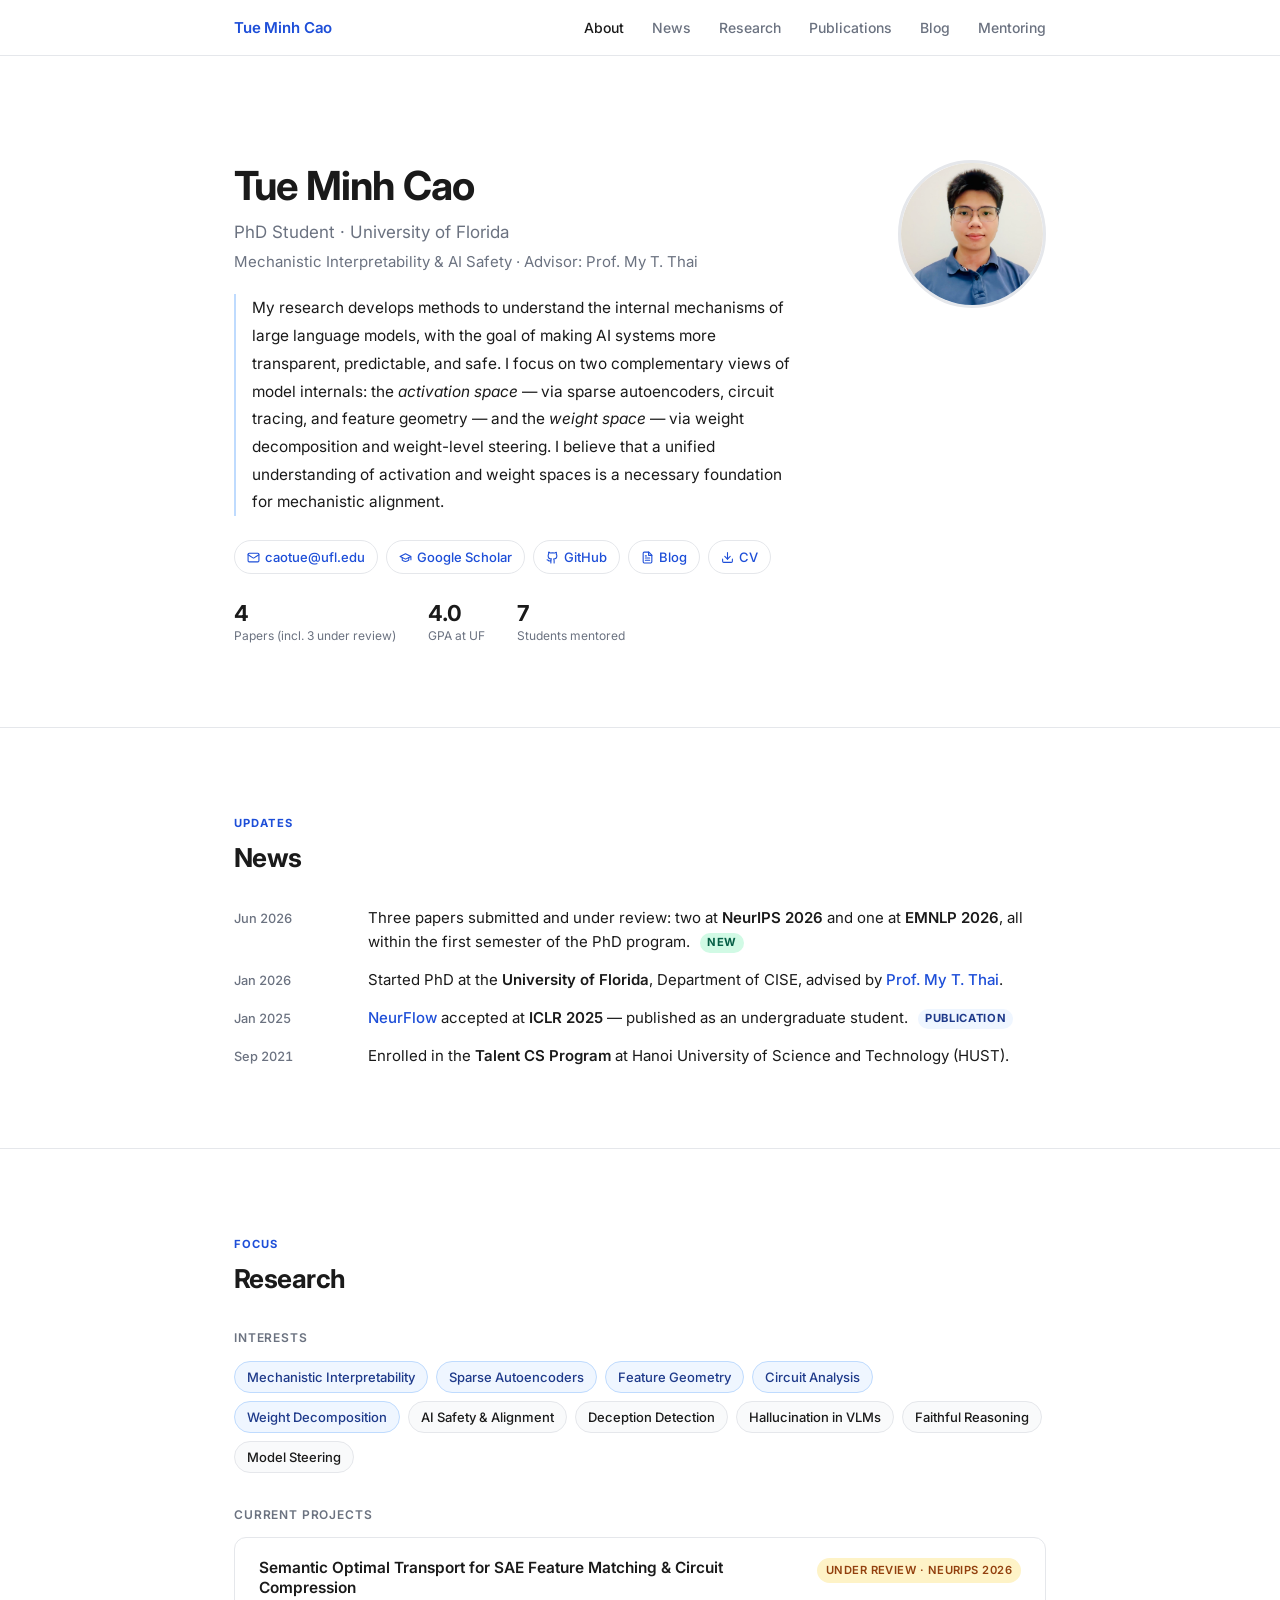
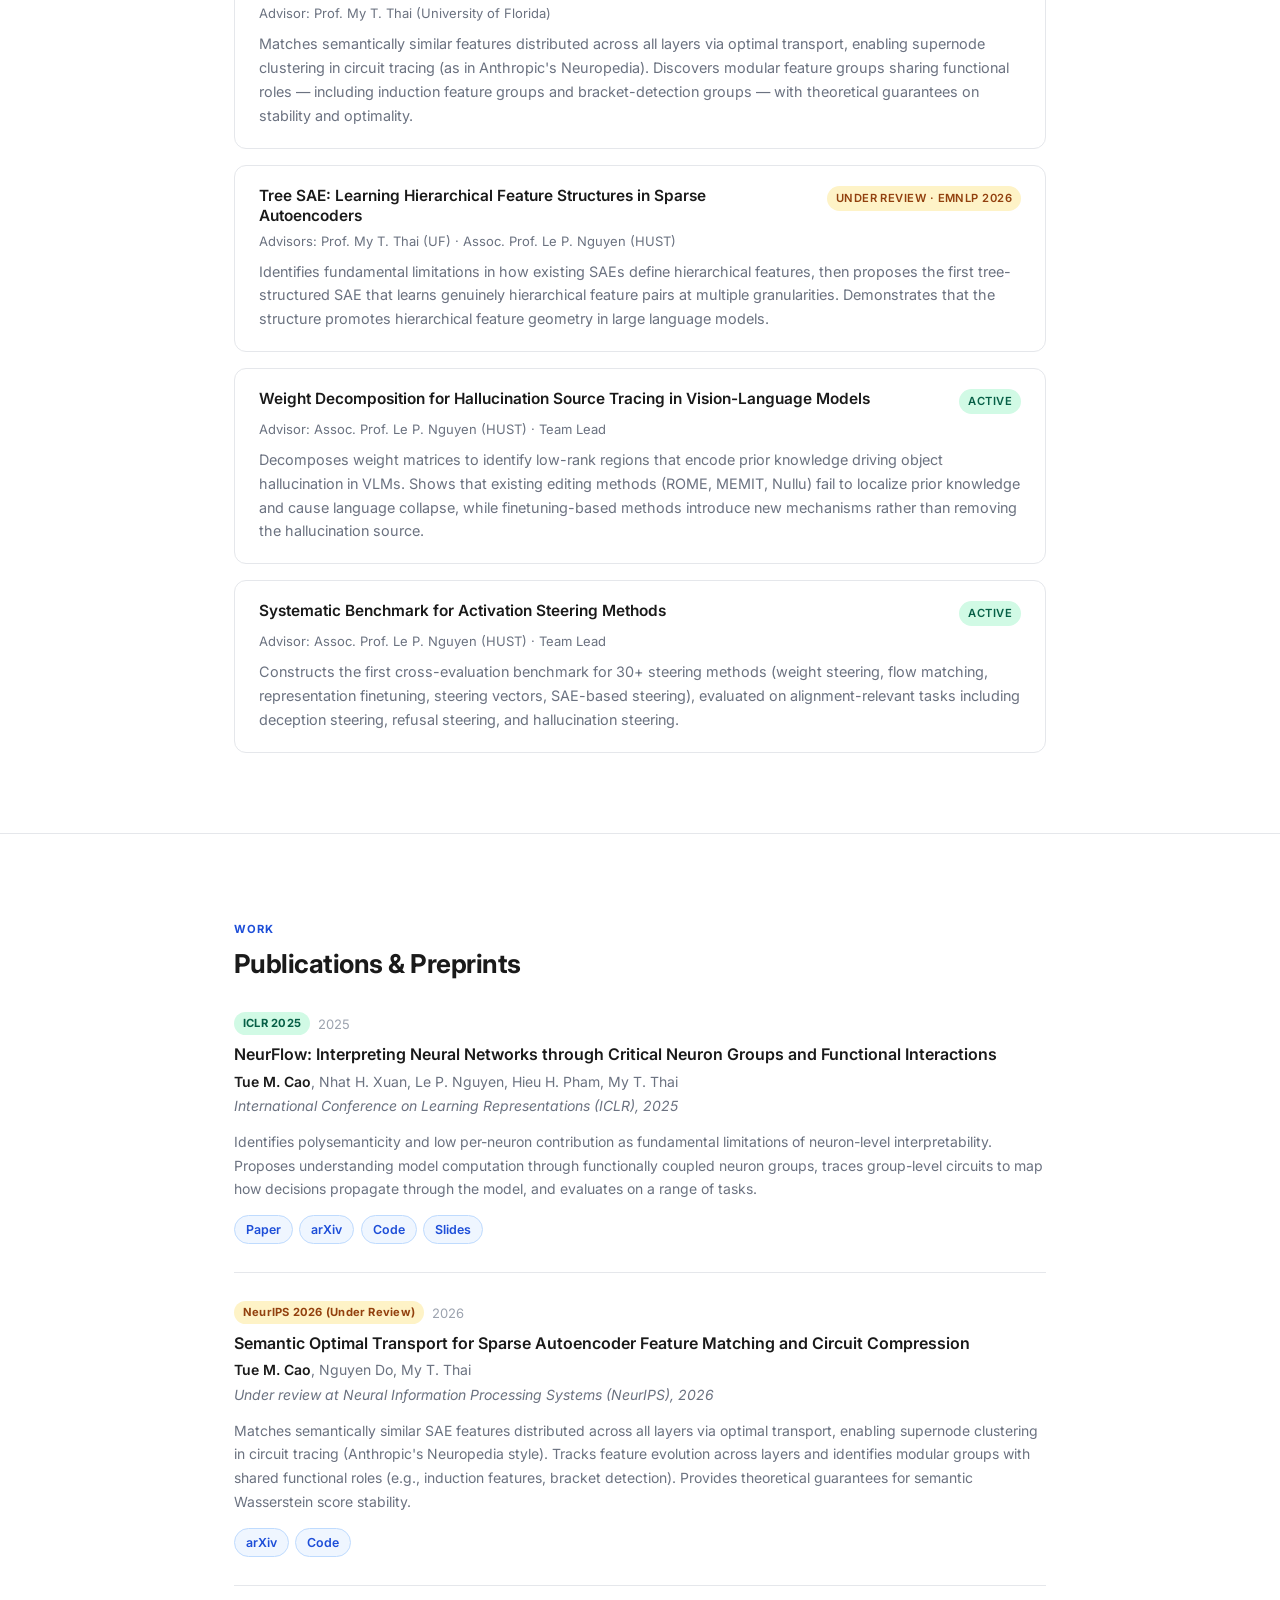
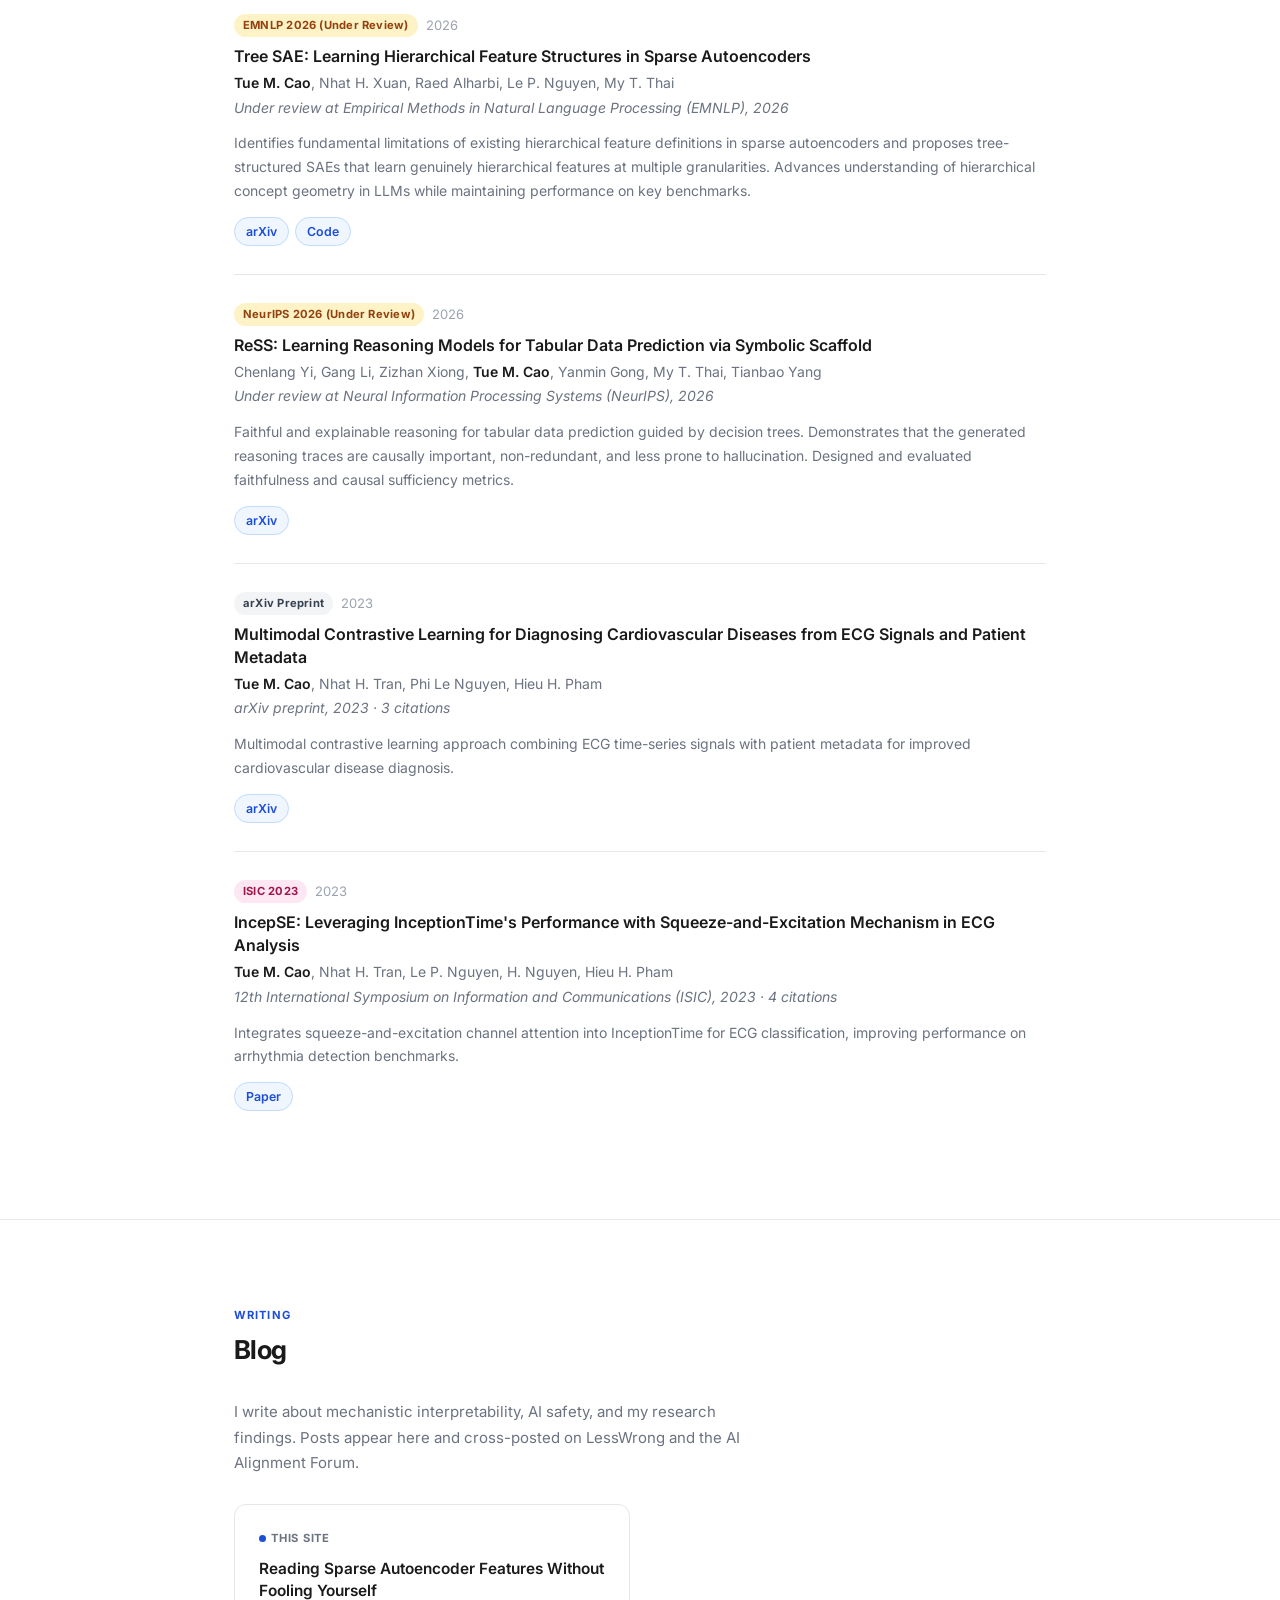
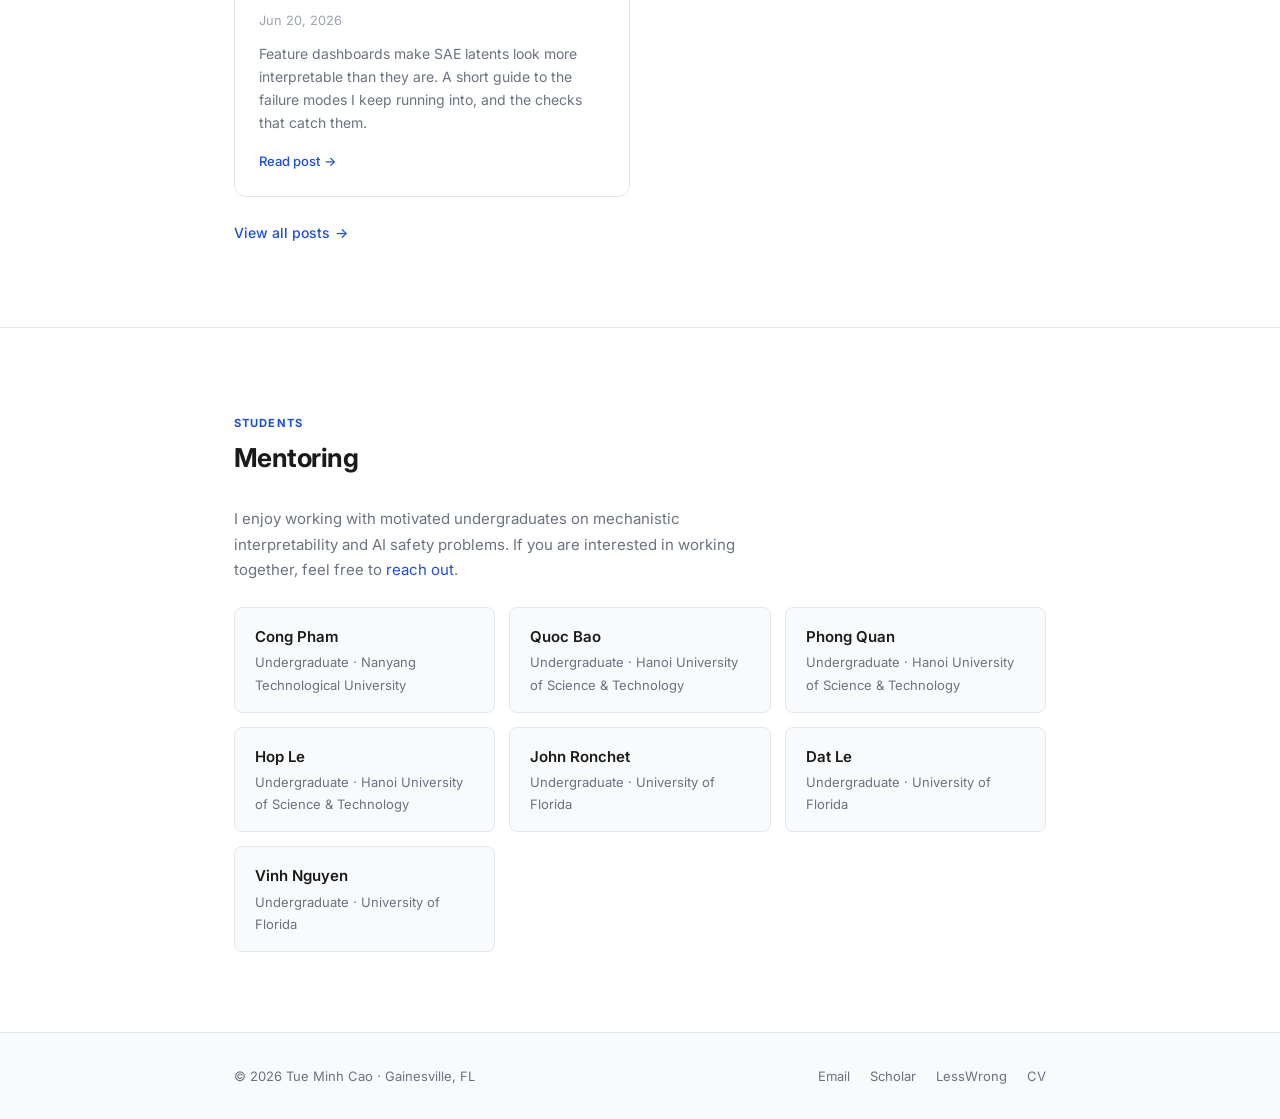
==== index.html @ 474af9fb "Personal academic website with Markdown blog Static site: research profile, publications, and a blog" ====
<!DOCTYPE html>
<html lang="en">
<head>
  <meta charset="UTF-8" />
  <meta name="viewport" content="width=device-width, initial-scale=1.0" />
  <title>Tue Minh Cao — Mechanistic Interpretability &amp; AI Safety</title>
  <meta name="description" content="PhD student at University of Florida researching mechanistic interpretability, sparse autoencoders, and AI safety." />

  <!-- Open Graph -->
  <meta property="og:title"       content="Tue Minh Cao — Mechanistic Interpretability &amp; AI Safety" />
  <meta property="og:description" content="PhD student at University of Florida studying how large language models work from the inside." />
  <meta property="og:type"        content="website" />

  <!-- Google Fonts -->
  <link rel="preconnect" href="https://fonts.googleapis.com" />
  <link rel="preconnect" href="https://fonts.gstatic.com" crossorigin />
  <link href="https://fonts.googleapis.com/css2?family=Inter:wght@400;500;600;700&display=swap" rel="stylesheet" />

  <link rel="stylesheet" href="css/style.css" />
</head>
<body>

<!-- ── Navigation ──────────────────────────────────────── -->
<nav class="nav" role="navigation" aria-label="Main navigation">
  <div class="nav-inner">
    <a href="#about" class="nav-logo">Tue Minh Cao</a>
    <ul class="nav-links">
      <li><a href="#about">About</a></li>
      <li><a href="#news">News</a></li>
      <li><a href="#research">Research</a></li>
      <li><a href="#publications">Publications</a></li>
      <li><a href="blog/">Blog</a></li>
      <li><a href="#mentoring">Mentoring</a></li>
    </ul>
    <button class="nav-menu-btn" aria-label="Toggle menu" aria-expanded="false">
      <span></span><span></span><span></span>
    </button>
  </div>
</nav>

<!-- ── About ───────────────────────────────────────────── -->
<section id="about">
  <div class="container">
    <div class="about-grid">

      <div class="about-content">
        <h1 class="about-name">Tue Minh Cao</h1>
        <p class="about-title">PhD Student &middot; University of Florida</p>
        <p class="about-subtitle">Mechanistic Interpretability &amp; AI Safety &middot; Advisor: Prof. My T. Thai</p>

        <p class="about-statement">
          My research develops methods to understand the internal mechanisms of large language models,
          with the goal of making AI systems more transparent, predictable, and safe. I focus on two
          complementary views of model internals: the <em>activation space</em> — via sparse autoencoders,
          circuit tracing, and feature geometry — and the <em>weight space</em> — via weight decomposition
          and weight-level steering. I believe that a unified understanding of activation and weight spaces
          is a necessary foundation for mechanistic alignment.
        </p>

        <div class="about-links">
          <!-- Email -->
          <a href="mailto:caotue@ufl.edu" class="about-link" title="Email">
            <svg xmlns="http://www.w3.org/2000/svg" viewBox="0 0 24 24" fill="none" stroke="currentColor" stroke-width="2" stroke-linecap="round" stroke-linejoin="round">
              <rect x="2" y="4" width="20" height="16" rx="2"/><path d="m22 7-8.97 5.7a1.94 1.94 0 0 1-2.06 0L2 7"/>
            </svg>
            caotue@ufl.edu
          </a>

          <!-- Google Scholar -->
          <a href="https://scholar.google.com/citations?user=fQE5GQgAAAAJ&hl=en" class="about-link" target="_blank" rel="noopener" title="Google Scholar">
            <svg xmlns="http://www.w3.org/2000/svg" viewBox="0 0 24 24" fill="none" stroke="currentColor" stroke-width="2" stroke-linecap="round" stroke-linejoin="round">
              <path d="M22 10v6M2 10l10-5 10 5-10 5z"/><path d="M6 12v5c3 3 9 3 12 0v-5"/>
            </svg>
            Google Scholar
          </a>

          <!-- GitHub — update this link -->
          <a href="https://github.com/tue147" class="about-link" target="_blank" rel="noopener" title="GitHub">
            <svg xmlns="http://www.w3.org/2000/svg" viewBox="0 0 24 24" fill="none" stroke="currentColor" stroke-width="2" stroke-linecap="round" stroke-linejoin="round">
              <path d="M15 22v-4a4.8 4.8 0 0 0-1-3.2c3 0 6-2 6-5.5.08-1.25-.27-2.48-1-3.5.28-1.15.28-2.35 0-3.5 0 0-1 0-3 1.5-2.64-.5-5.36-.5-8 0C6 2 5 2 5 2c-.3 1.15-.3 2.35 0 3.5A5.4 5.4 0 0 0 4 9c0 3.5 3 5.5 6 5.5-.39.49-.68 1.05-.85 1.65-.17.6-.22 1.23-.15 1.85v4"/>
              <path d="M9 18c-4.51 2-5-2-7-2"/>
            </svg>
            GitHub
          </a>

          <!-- Blog -->
          <a href="blog/" class="about-link" title="Blog">
            <svg xmlns="http://www.w3.org/2000/svg" viewBox="0 0 24 24" fill="none" stroke="currentColor" stroke-width="2" stroke-linecap="round" stroke-linejoin="round">
              <path d="M14.5 2H6a2 2 0 0 0-2 2v16a2 2 0 0 0 2 2h12a2 2 0 0 0 2-2V7.5L14.5 2z"/>
              <polyline points="14 2 14 8 20 8"/><line x1="16" x2="8" y1="13" y2="13"/><line x1="16" x2="8" y1="17" y2="17"/><line x1="10" x2="8" y1="9" y2="9"/>
            </svg>
            Blog
          </a>

          <!-- CV -->
          <a href="assets/cv.pdf" class="about-link" download title="Download CV">
            <svg xmlns="http://www.w3.org/2000/svg" viewBox="0 0 24 24" fill="none" stroke="currentColor" stroke-width="2" stroke-linecap="round" stroke-linejoin="round">
              <path d="M21 15v4a2 2 0 0 1-2 2H5a2 2 0 0 1-2-2v-4"/><polyline points="7 10 12 15 17 10"/><line x1="12" x2="12" y1="15" y2="3"/>
            </svg>
            CV
          </a>
        </div>

        <div class="about-stats">
          <div class="about-stat">
            <span class="about-stat-value">4</span>
            <span class="about-stat-label">Papers (incl. 3 under review)</span>
          </div>
          <div class="about-stat">
            <span class="about-stat-value">4.0</span>
            <span class="about-stat-label">GPA at UF</span>
          </div>
          <div class="about-stat">
            <span class="about-stat-value">7</span>
            <span class="about-stat-label">Students mentored</span>
          </div>
        </div>
      </div>

      <!-- Profile photo: replace src with your photo path, e.g. assets/profile.jpg -->
      <div class="about-photo-wrap">
        <img src="assets/profile.jpg" alt="Tue Minh Cao" class="profile-photo" />
        <!-- <div class="profile-placeholder" aria-hidden="true">TMC</div> -->
      </div>

    </div>
  </div>
</section>

<!-- ── News ────────────────────────────────────────────── -->
<section id="news">
  <div class="container">
    <p class="section-label">Updates</p>
    <h2 class="section-title">News</h2>

    <div class="news-list">
      <div class="news-item">
        <span class="news-date">Jun 2026</span>
        <span class="news-text">
          Three papers submitted and under review: two at <strong>NeurIPS 2026</strong> and one at <strong>EMNLP 2026</strong>, all within the first semester of the PhD program.
          <span class="news-badge news-badge--new">New</span>
        </span>
      </div>
      <div class="news-item">
        <span class="news-date">Jan 2026</span>
        <span class="news-text">
          Started PhD at the <strong>University of Florida</strong>, Department of CISE, advised by
          <a href="https://www.cise.ufl.edu/~mythai/" target="_blank" rel="noopener">Prof. My T. Thai</a>.
        </span>
      </div>
      <div class="news-item">
        <span class="news-date">Jan 2025</span>
        <span class="news-text">
          <a href="#publications">NeurFlow</a> accepted at <strong>ICLR 2025</strong> — published as an undergraduate student.
          <span class="news-badge news-badge--pub">Publication</span>
        </span>
      </div>
      <div class="news-item">
        <span class="news-date">Sep 2021</span>
        <span class="news-text">
          Enrolled in the <strong>Talent CS Program</strong> at Hanoi University of Science and Technology (HUST).
        </span>
      </div>
    </div>
  </div>
</section>

<!-- ── Research ─────────────────────────────────────────── -->
<section id="research">
  <div class="container">
    <p class="section-label">Focus</p>
    <h2 class="section-title">Research</h2>

    <div class="research-interests">
      <p class="subsection-label">Interests</p>
      <div class="tags">
        <span class="tag tag--accent">Mechanistic Interpretability</span>
        <span class="tag tag--accent">Sparse Autoencoders</span>
        <span class="tag tag--accent">Feature Geometry</span>
        <span class="tag tag--accent">Circuit Analysis</span>
        <span class="tag tag--accent">Weight Decomposition</span>
        <span class="tag">AI Safety &amp; Alignment</span>
        <span class="tag">Deception Detection</span>
        <span class="tag">Hallucination in VLMs</span>
        <span class="tag">Faithful Reasoning</span>
        <span class="tag">Model Steering</span>
      </div>
    </div>

    <p class="subsection-label" style="margin-bottom:0.75rem;">Current Projects</p>
    <div class="projects-list">

      <div class="project-card">
        <div class="project-card-top">
          <h3 class="project-title">Semantic Optimal Transport for SAE Feature Matching &amp; Circuit Compression</h3>
          <span class="project-status project-status--review">Under Review · NeurIPS 2026</span>
        </div>
        <p class="project-advisor">Advisor: Prof. My T. Thai (University of Florida)</p>
        <p class="project-desc">
          Matches semantically similar features distributed across all layers via optimal transport, enabling supernode clustering in circuit tracing (as in Anthropic's Neuropedia). Discovers modular feature groups sharing functional roles — including induction feature groups and bracket-detection groups — with theoretical guarantees on stability and optimality.
        </p>
      </div>

      <div class="project-card">
        <div class="project-card-top">
          <h3 class="project-title">Tree SAE: Learning Hierarchical Feature Structures in Sparse Autoencoders</h3>
          <span class="project-status project-status--review">Under Review · EMNLP 2026</span>
        </div>
        <p class="project-advisor">Advisors: Prof. My T. Thai (UF) &middot; Assoc. Prof. Le P. Nguyen (HUST)</p>
        <p class="project-desc">
          Identifies fundamental limitations in how existing SAEs define hierarchical features, then proposes the first tree-structured SAE that learns genuinely hierarchical feature pairs at multiple granularities. Demonstrates that the structure promotes hierarchical feature geometry in large language models.
        </p>
      </div>

      <div class="project-card">
        <div class="project-card-top">
          <h3 class="project-title">Weight Decomposition for Hallucination Source Tracing in Vision-Language Models</h3>
          <span class="project-status project-status--active">Active</span>
        </div>
        <p class="project-advisor">Advisor: Assoc. Prof. Le P. Nguyen (HUST) &middot; Team Lead</p>
        <p class="project-desc">
          Decomposes weight matrices to identify low-rank regions that encode prior knowledge driving object hallucination in VLMs. Shows that existing editing methods (ROME, MEMIT, Nullu) fail to localize prior knowledge and cause language collapse, while finetuning-based methods introduce new mechanisms rather than removing the hallucination source.
        </p>
      </div>

      <div class="project-card">
        <div class="project-card-top">
          <h3 class="project-title">Systematic Benchmark for Activation Steering Methods</h3>
          <span class="project-status project-status--active">Active</span>
        </div>
        <p class="project-advisor">Advisor: Assoc. Prof. Le P. Nguyen (HUST) &middot; Team Lead</p>
        <p class="project-desc">
          Constructs the first cross-evaluation benchmark for 30+ steering methods (weight steering, flow matching, representation finetuning, steering vectors, SAE-based steering), evaluated on alignment-relevant tasks including deception steering, refusal steering, and hallucination steering.
        </p>
      </div>

    </div>
  </div>
</section>

<!-- ── Publications ──────────────────────────────────────── -->
<section id="publications">
  <div class="container">
    <p class="section-label">Work</p>
    <h2 class="section-title">Publications &amp; Preprints</h2>

    <div class="pub-list">

      <!-- NeurFlow — ICLR 2025 -->
      <article class="pub-item">
        <div class="pub-meta">
          <span class="pub-badge pub-badge--published">ICLR 2025</span>
          <span class="pub-year">2025</span>
        </div>
        <h3 class="pub-title">
          <a href="#" target="_blank" rel="noopener">
            NeurFlow: Interpreting Neural Networks through Critical Neuron Groups and Functional Interactions
          </a>
        </h3>
        <p class="pub-authors">
          <strong>Tue M. Cao</strong>, Nhat H. Xuan, Le P. Nguyen, Hieu H. Pham, My T. Thai
        </p>
        <p class="pub-venue">International Conference on Learning Representations (ICLR), 2025</p>
        <p class="pub-desc">
          Identifies polysemanticity and low per-neuron contribution as fundamental limitations of neuron-level interpretability.
          Proposes understanding model computation through functionally coupled neuron groups, traces group-level circuits
          to map how decisions propagate through the model, and evaluates on a range of tasks.
        </p>
        <div class="pub-links">
          <a href="#" class="pub-link" target="_blank" rel="noopener">Paper</a>
          <a href="#" class="pub-link" target="_blank" rel="noopener">arXiv</a>
          <a href="#" class="pub-link" target="_blank" rel="noopener">Code</a>
          <a href="#" class="pub-link" target="_blank" rel="noopener">Slides</a>
        </div>
      </article>

      <!-- Semantic OT — NeurIPS 2026 under review -->
      <article class="pub-item">
        <div class="pub-meta">
          <span class="pub-badge pub-badge--review">NeurIPS 2026 (Under Review)</span>
          <span class="pub-year">2026</span>
        </div>
        <h3 class="pub-title">
          <a href="#" target="_blank" rel="noopener">
            Semantic Optimal Transport for Sparse Autoencoder Feature Matching and Circuit Compression
          </a>
        </h3>
        <p class="pub-authors">
          <strong>Tue M. Cao</strong>, Nguyen Do, My T. Thai
        </p>
        <p class="pub-venue">Under review at Neural Information Processing Systems (NeurIPS), 2026</p>
        <p class="pub-desc">
          Matches semantically similar SAE features distributed across all layers via optimal transport,
          enabling supernode clustering in circuit tracing (Anthropic's Neuropedia style). Tracks feature evolution
          across layers and identifies modular groups with shared functional roles (e.g., induction features,
          bracket detection). Provides theoretical guarantees for semantic Wasserstein score stability.
        </p>
        <div class="pub-links">
          <a href="#" class="pub-link" target="_blank" rel="noopener">arXiv</a>
          <a href="#" class="pub-link" target="_blank" rel="noopener">Code</a>
        </div>
      </article>

      <!-- Tree SAE — EMNLP 2026 under review -->
      <article class="pub-item">
        <div class="pub-meta">
          <span class="pub-badge pub-badge--review">EMNLP 2026 (Under Review)</span>
          <span class="pub-year">2026</span>
        </div>
        <h3 class="pub-title">
          <a href="#" target="_blank" rel="noopener">
            Tree SAE: Learning Hierarchical Feature Structures in Sparse Autoencoders
          </a>
        </h3>
        <p class="pub-authors">
          <strong>Tue M. Cao</strong>, Nhat H. Xuan, Raed Alharbi, Le P. Nguyen, My T. Thai
        </p>
        <p class="pub-venue">Under review at Empirical Methods in Natural Language Processing (EMNLP), 2026</p>
        <p class="pub-desc">
          Identifies fundamental limitations of existing hierarchical feature definitions in sparse autoencoders
          and proposes tree-structured SAEs that learn genuinely hierarchical features at multiple granularities.
          Advances understanding of hierarchical concept geometry in LLMs while maintaining performance on key benchmarks.
        </p>
        <div class="pub-links">
          <a href="#" class="pub-link" target="_blank" rel="noopener">arXiv</a>
          <a href="#" class="pub-link" target="_blank" rel="noopener">Code</a>
        </div>
      </article>

      <!-- ReSS — NeurIPS 2026 under review -->
      <article class="pub-item">
        <div class="pub-meta">
          <span class="pub-badge pub-badge--review">NeurIPS 2026 (Under Review)</span>
          <span class="pub-year">2026</span>
        </div>
        <h3 class="pub-title">
          <a href="#" target="_blank" rel="noopener">
            ReSS: Learning Reasoning Models for Tabular Data Prediction via Symbolic Scaffold
          </a>
        </h3>
        <p class="pub-authors">
          Chenlang Yi, Gang Li, Zizhan Xiong, <strong>Tue M. Cao</strong>, Yanmin Gong, My T. Thai, Tianbao Yang
        </p>
        <p class="pub-venue">Under review at Neural Information Processing Systems (NeurIPS), 2026</p>
        <p class="pub-desc">
          Faithful and explainable reasoning for tabular data prediction guided by decision trees.
          Demonstrates that the generated reasoning traces are causally important, non-redundant, and less prone
          to hallucination. Designed and evaluated faithfulness and causal sufficiency metrics.
        </p>
        <div class="pub-links">
          <a href="#" class="pub-link" target="_blank" rel="noopener">arXiv</a>
        </div>
      </article>

      <!-- Multimodal Contrastive ECG — 2023 early work -->
      <article class="pub-item">
        <div class="pub-meta">
          <span class="pub-badge pub-badge--preprint">arXiv Preprint</span>
          <span class="pub-year">2023</span>
        </div>
        <h3 class="pub-title">
          <a href="#" target="_blank" rel="noopener">
            Multimodal Contrastive Learning for Diagnosing Cardiovascular Diseases from ECG Signals and Patient Metadata
          </a>
        </h3>
        <p class="pub-authors">
          <strong>Tue M. Cao</strong>, Nhat H. Tran, Phi Le Nguyen, Hieu H. Pham
        </p>
        <p class="pub-venue">arXiv preprint, 2023 &middot; 3 citations</p>
        <p class="pub-desc">
          Multimodal contrastive learning approach combining ECG time-series signals with patient metadata
          for improved cardiovascular disease diagnosis.
        </p>
        <div class="pub-links">
          <a href="#" class="pub-link" target="_blank" rel="noopener">arXiv</a>
        </div>
      </article>

      <!-- IncepSE — ISIC 2023 -->
      <article class="pub-item">
        <div class="pub-meta">
          <span class="pub-badge pub-badge--early">ISIC 2023</span>
          <span class="pub-year">2023</span>
        </div>
        <h3 class="pub-title">
          <a href="#" target="_blank" rel="noopener">
            IncepSE: Leveraging InceptionTime's Performance with Squeeze-and-Excitation Mechanism in ECG Analysis
          </a>
        </h3>
        <p class="pub-authors">
          <strong>Tue M. Cao</strong>, Nhat H. Tran, Le P. Nguyen, H. Nguyen, Hieu H. Pham
        </p>
        <p class="pub-venue">12th International Symposium on Information and Communications (ISIC), 2023 &middot; 4 citations</p>
        <p class="pub-desc">
          Integrates squeeze-and-excitation channel attention into InceptionTime for ECG classification,
          improving performance on arrhythmia detection benchmarks.
        </p>
        <div class="pub-links">
          <a href="#" class="pub-link" target="_blank" rel="noopener">Paper</a>
        </div>
      </article>

    </div>
  </div>
</section>

<!-- ── Blog (preview) ────────────────────────────────────── -->
<section id="blog">
  <div class="container">
    <p class="section-label">Writing</p>
    <h2 class="section-title">Blog</h2>
    <p class="blog-intro">
      I write about mechanistic interpretability, AI safety, and my research findings.
      Posts appear here and cross-posted on LessWrong and the AI Alignment Forum.
    </p>

    <!-- Cards are rendered from blog/posts.json by js/blog.js -->
    <div id="blog-cards"></div>

    <a href="blog/" class="blog-view-all">View all posts</a>
  </div>
</section>

<!-- ── Mentoring ─────────────────────────────────────────── -->
<section id="mentoring">
  <div class="container">
    <p class="section-label">Students</p>
    <h2 class="section-title">Mentoring</h2>
    <p class="mentoring-intro">
      I enjoy working with motivated undergraduates on mechanistic interpretability and AI safety problems.
      If you are interested in working together, feel free to <a href="mailto:caotue@ufl.edu">reach out</a>.
    </p>

    <div class="mentees-grid">
      <div class="mentee-card">
        <div class="mentee-name">Cong Pham</div>
        <div class="mentee-affil">Undergraduate · Nanyang Technological University</div>
      </div>
      <div class="mentee-card">
        <div class="mentee-name">Quoc Bao</div>
        <div class="mentee-affil">Undergraduate · Hanoi University of Science &amp; Technology</div>
      </div>
      <div class="mentee-card">
        <div class="mentee-name">Phong Quan</div>
        <div class="mentee-affil">Undergraduate · Hanoi University of Science &amp; Technology</div>
      </div>
      <div class="mentee-card">
        <div class="mentee-name">Hop Le</div>
        <div class="mentee-affil">Undergraduate · Hanoi University of Science &amp; Technology</div>
      </div>
      <div class="mentee-card">
        <div class="mentee-name">John Ronchet</div>
        <div class="mentee-affil">Undergraduate · University of Florida</div>
      </div>
      <div class="mentee-card">
        <div class="mentee-name">Dat Le</div>
        <div class="mentee-affil">Undergraduate · University of Florida</div>
      </div>
      <div class="mentee-card">
        <div class="mentee-name">Vinh Nguyen</div>
        <div class="mentee-affil">Undergraduate · University of Florida</div>
      </div>
    </div>
  </div>
</section>

<!-- ── Footer ────────────────────────────────────────────── -->
<footer>
  <div class="footer-inner">
    <span class="footer-copy">
      &copy; <span class="copyright-year"></span> Tue Minh Cao &middot; Gainesville, FL
    </span>
    <div class="footer-links">
      <a href="mailto:caotue@ufl.edu">Email</a>
      <a href="https://scholar.google.com/citations?user=fQE5GQgAAAAJ&hl=en" target="_blank" rel="noopener">Scholar</a>
      <a href="https://www.lesswrong.com/users/tue-minh-cao" target="_blank" rel="noopener">LessWrong</a>
      <a href="assets/cv.pdf" download>CV</a>
    </div>
  </div>
</footer>

<script src="js/blog.js"></script>
<script src="js/main.js"></script>
</body>
</html>
---- css/style.css ----
/* ==========================================================================
   Tue Minh Cao — Personal Website
   Minimal academic design
   ========================================================================== */

/* 1. Variables
   ========================================================================== */
:root {
  --text:           #1a1a1a;
  --text-muted:     #6b7280;
  --text-light:     #9ca3af;
  --accent:         #1d4ed8;
  --accent-dark:    #1e3a8a;
  --accent-light:   #eff6ff;
  --accent-border:  #bfdbfe;
  --bg:             #ffffff;
  --bg-alt:         #f9fafb;
  --border:         #e5e7eb;
  --border-strong:  #d1d5db;
  --shadow:         0 1px 3px rgba(0,0,0,0.08), 0 1px 2px rgba(0,0,0,0.05);
  --shadow-md:      0 4px 12px rgba(0,0,0,0.08), 0 2px 4px rgba(0,0,0,0.04);
  --radius-sm:      4px;
  --radius:         8px;
  --radius-lg:      12px;
  --radius-full:    9999px;
  --max-width:      860px;
  --nav-height:     56px;
}

/* 2. Reset & Base
   ========================================================================== */
*, *::before, *::after { box-sizing: border-box; margin: 0; padding: 0; }

html {
  scroll-behavior: smooth;
  scroll-padding-top: calc(var(--nav-height) + 1.5rem);
}

body {
  font-family: 'Inter', -apple-system, BlinkMacSystemFont, 'Segoe UI', sans-serif;
  font-size: 16px;
  line-height: 1.7;
  color: var(--text);
  background: var(--bg);
  -webkit-font-smoothing: antialiased;
}

h1, h2, h3, h4 { line-height: 1.3; color: var(--text); }
h1 { font-size: clamp(1.875rem, 5vw, 2.5rem); font-weight: 700; letter-spacing: -0.02em; }
h2 { font-size: 1.5rem; font-weight: 700; letter-spacing: -0.015em; }
h3 { font-size: 1.0625rem; font-weight: 600; }

/* :visited must be declared explicitly — browsers otherwise force their own
   purple for visited links, which class selectors alone do not override. */
a, a:link, a:visited { color: var(--accent); text-decoration: none; transition: color 0.15s; }
a:hover { color: var(--accent-dark); text-decoration: underline; }

/* Components that set their own link colour need the same treatment */
.nav-links a:visited   { color: var(--text-muted); }
.nav-links a.active,
.nav-links a:hover     { color: var(--text); }
.nav-logo:visited      { color: var(--text); }
.pub-title a:visited   { color: var(--text); }
.blog-card:visited,
.blog-list-item:visited { color: inherit; }
.post-toc a:visited    { color: var(--text-muted); }
.footer-links a:visited { color: var(--text-muted); }
.about-link:visited    { color: var(--text-muted); }
.post-back:visited     { color: var(--text-muted); }
.back-ref:visited      { color: var(--text-light); }

p { color: var(--text); }
em { font-style: italic; }
strong { font-weight: 600; }

/* 3. Layout
   ========================================================================== */
.container {
  max-width: var(--max-width);
  margin: 0 auto;
  padding: 0 1.5rem;
}

section { padding: 5rem 0; }
section + section { border-top: 1px solid var(--border); }

.section-label {
  display: inline-block;
  font-size: 0.7rem;
  font-weight: 700;
  letter-spacing: 0.1em;
  text-transform: uppercase;
  color: var(--accent);
  margin-bottom: 0.5rem;
}

.section-title {
  font-size: 1.625rem;
  font-weight: 700;
  letter-spacing: -0.02em;
  margin-bottom: 2rem;
}

/* 4. Navigation
   ========================================================================== */
.nav {
  position: sticky;
  top: 0;
  height: var(--nav-height);
  background: rgba(255,255,255,0.92);
  backdrop-filter: blur(12px);
  -webkit-backdrop-filter: blur(12px);
  border-bottom: 1px solid var(--border);
  z-index: 100;
}

.nav-inner {
  max-width: var(--max-width);
  margin: 0 auto;
  padding: 0 1.5rem;
  height: 100%;
  display: flex;
  align-items: center;
  justify-content: space-between;
}

.nav-logo {
  font-weight: 600;
  font-size: 0.9375rem;
  color: var(--text);
  text-decoration: none;
  letter-spacing: -0.01em;
}
.nav-logo:hover { color: var(--accent); text-decoration: none; }

.nav-links {
  list-style: none;
  display: flex;
  align-items: center;
  gap: 1.75rem;
}

.nav-links a {
  font-size: 0.875rem;
  font-weight: 500;
  color: var(--text-muted);
  text-decoration: none;
  transition: color 0.15s;
}
.nav-links a:hover,
.nav-links a.active { color: var(--text); text-decoration: none; }

.nav-menu-btn {
  display: none;
  background: none;
  border: none;
  cursor: pointer;
  padding: 0.5rem;
  color: var(--text);
  flex-direction: column;
  gap: 4px;
}
.nav-menu-btn span {
  display: block;
  width: 20px;
  height: 2px;
  background: currentColor;
  border-radius: 2px;
  transition: transform 0.2s, opacity 0.2s;
}
.nav-menu-btn.is-open span:nth-child(1) { transform: translateY(6px) rotate(45deg); }
.nav-menu-btn.is-open span:nth-child(2) { opacity: 0; }
.nav-menu-btn.is-open span:nth-child(3) { transform: translateY(-6px) rotate(-45deg); }

/* 5. About / Hero
   ========================================================================== */
#about {
  padding-top: calc(5rem + 1.5rem);
  border-top: none !important;
}

.about-grid {
  display: grid;
  grid-template-columns: 1fr auto;
  gap: 4rem;
  align-items: start;
}

.about-name { margin-bottom: 0.375rem; }

.about-title {
  font-size: 1.0625rem;
  color: var(--text-muted);
  font-weight: 400;
  margin-bottom: 0.125rem;
}

.about-subtitle {
  font-size: 0.9375rem;
  color: var(--text-muted);
  margin-bottom: 1.25rem;
}

.about-statement {
  font-size: 0.9625rem;
  line-height: 1.8;
  color: var(--text);
  margin-bottom: 1.5rem;
  max-width: 560px;
  border-left: 2px solid var(--accent-border);
  padding-left: 1rem;
}

.about-links {
  display: flex;
  flex-wrap: wrap;
  gap: 0.5rem;
  margin-bottom: 1.75rem;
}

.about-link {
  display: inline-flex;
  align-items: center;
  gap: 5px;
  font-size: 0.8125rem;
  font-weight: 500;
  color: var(--text-muted);
  padding: 5px 12px;
  border: 1px solid var(--border);
  border-radius: var(--radius-full);
  background: var(--bg);
  transition: all 0.15s;
}
.about-link:hover {
  color: var(--accent);
  border-color: var(--accent);
  background: var(--accent-light);
  text-decoration: none;
}
.about-link svg { width: 13px; height: 13px; flex-shrink: 0; }

.about-stats {
  display: flex;
  gap: 2rem;
}
.about-stat { display: flex; flex-direction: column; }
.about-stat-value { font-size: 1.375rem; font-weight: 700; line-height: 1; }
.about-stat-label { font-size: 0.75rem; color: var(--text-muted); margin-top: 2px; }

/* Profile photo */
.about-photo-wrap { width: 148px; flex-shrink: 0; }

.profile-photo {
  width: 148px;
  height: 148px;
  border-radius: 50%;
  object-fit: cover;
  border: 3px solid var(--border);
  display: block;
}

.profile-placeholder {
  width: 148px;
  height: 148px;
  border-radius: 50%;
  background: var(--accent-light);
  border: 3px solid var(--accent-border);
  display: flex;
  align-items: center;
  justify-content: center;
  font-size: 2rem;
  font-weight: 700;
  color: var(--accent);
  letter-spacing: -0.03em;
  user-select: none;
}

/* 6. News
   ========================================================================== */
.news-list {
  display: flex;
  flex-direction: column;
  gap: 0.875rem;
}

.news-item {
  display: grid;
  grid-template-columns: 110px 1fr;
  gap: 1.5rem;
  align-items: baseline;
}

.news-date {
  font-size: 0.8rem;
  color: var(--text-muted);
  font-weight: 500;
  font-variant-numeric: tabular-nums;
  white-space: nowrap;
}

.news-text { font-size: 0.9375rem; line-height: 1.6; }
.news-text a { font-weight: 500; }

.news-badge {
  display: inline-block;
  font-size: 0.7rem;
  font-weight: 700;
  letter-spacing: 0.06em;
  text-transform: uppercase;
  padding: 1px 7px;
  border-radius: var(--radius-full);
  vertical-align: middle;
  margin-left: 0.375rem;
}
.news-badge--new { background: #d1fae5; color: #065f46; }
.news-badge--pub { background: var(--accent-light); color: var(--accent-dark); }

/* 7. Research
   ========================================================================== */
.research-interests {
  margin-bottom: 2rem;
}

.subsection-label {
  font-size: 0.75rem;
  font-weight: 600;
  text-transform: uppercase;
  letter-spacing: 0.07em;
  color: var(--text-muted);
  margin-bottom: 0.75rem;
}

.tags {
  display: flex;
  flex-wrap: wrap;
  gap: 0.5rem;
}

.tag {
  display: inline-block;
  font-size: 0.8125rem;
  font-weight: 500;
  color: var(--text);
  background: var(--bg-alt);
  border: 1px solid var(--border);
  padding: 4px 12px;
  border-radius: var(--radius-full);
}

.tag--accent {
  color: var(--accent-dark);
  background: var(--accent-light);
  border-color: var(--accent-border);
}

.projects-list {
  display: flex;
  flex-direction: column;
  gap: 1rem;
}

.project-card {
  padding: 1.25rem 1.5rem;
  border: 1px solid var(--border);
  border-radius: var(--radius-lg);
  background: var(--bg);
  transition: box-shadow 0.2s, border-color 0.2s;
}
.project-card:hover { box-shadow: var(--shadow-md); border-color: var(--border-strong); }

.project-card-top {
  display: flex;
  align-items: flex-start;
  justify-content: space-between;
  gap: 1rem;
  margin-bottom: 0.25rem;
}

.project-title { font-size: 0.9625rem; font-weight: 600; }

.project-status {
  flex-shrink: 0;
  font-size: 0.7rem;
  font-weight: 600;
  letter-spacing: 0.04em;
  text-transform: uppercase;
  padding: 3px 9px;
  border-radius: var(--radius-full);
}
.project-status--active  { background: #d1fae5; color: #065f46; }
.project-status--review  { background: #fef3c7; color: #92400e; }

.project-advisor { font-size: 0.8125rem; color: var(--text-muted); margin-bottom: 0.5rem; }
.project-desc { font-size: 0.9rem; color: var(--text-muted); line-height: 1.65; }

/* 8. Publications
   ========================================================================== */
.pub-list {
  display: flex;
  flex-direction: column;
}

.pub-item {
  padding: 1.75rem 0;
  border-bottom: 1px solid var(--border);
}
.pub-item:first-child { padding-top: 0; }
.pub-item:last-child { border-bottom: none; }

.pub-meta {
  display: flex;
  align-items: center;
  flex-wrap: wrap;
  gap: 0.5rem;
  margin-bottom: 0.5rem;
}

.pub-badge {
  font-size: 0.7rem;
  font-weight: 700;
  padding: 2px 9px;
  border-radius: var(--radius-full);
  letter-spacing: 0.02em;
}
.pub-badge--published { background: #d1fae5; color: #065f46; }
.pub-badge--review    { background: #fef3c7; color: #92400e; }
.pub-badge--preprint  { background: #f3f4f6; color: #374151; }
.pub-badge--early     { background: #fce7f3; color: #9d174d; }

.pub-year { font-size: 0.8125rem; color: var(--text-light); }

.pub-title { font-size: 1.0rem; font-weight: 600; line-height: 1.45; margin-bottom: 0.25rem; }
.pub-title a { color: var(--text); }
.pub-title a:hover { color: var(--accent); text-decoration: underline; }

.pub-authors { font-size: 0.875rem; color: var(--text-muted); margin-bottom: 0.15rem; line-height: 1.5; }
.pub-authors strong { color: var(--text); font-weight: 600; }

.pub-venue { font-size: 0.875rem; color: var(--text-muted); font-style: italic; margin-bottom: 0.75rem; }

.pub-desc {
  font-size: 0.875rem;
  color: var(--text-muted);
  line-height: 1.7;
  margin-bottom: 0.875rem;
}

.pub-links { display: flex; flex-wrap: wrap; gap: 0.4rem; }

.pub-link {
  display: inline-block;
  font-size: 0.775rem;
  font-weight: 600;
  color: var(--accent);
  background: var(--accent-light);
  padding: 3px 11px;
  border-radius: var(--radius-full);
  border: 1px solid var(--accent-border);
  transition: all 0.15s;
}
.pub-link:hover {
  background: var(--accent);
  color: #fff;
  border-color: var(--accent);
  text-decoration: none;
}

/* 9. Blog
   ========================================================================== */
.blog-intro {
  font-size: 0.9375rem;
  color: var(--text-muted);
  margin-bottom: 1.75rem;
  max-width: 540px;
}

.blog-grid {
  display: grid;
  grid-template-columns: repeat(auto-fill, minmax(270px, 1fr));
  gap: 1.25rem;
}

.blog-card {
  display: flex;
  flex-direction: column;
  padding: 1.5rem;
  border: 1px solid var(--border);
  border-radius: var(--radius-lg);
  background: var(--bg);
  text-decoration: none;
  transition: box-shadow 0.2s, border-color 0.2s, transform 0.2s;
}
.blog-card:hover {
  box-shadow: var(--shadow-md);
  border-color: var(--border-strong);
  transform: translateY(-2px);
  text-decoration: none;
}

.blog-card-platform {
  display: inline-flex;
  align-items: center;
  gap: 5px;
  font-size: 0.7rem;
  font-weight: 700;
  letter-spacing: 0.07em;
  text-transform: uppercase;
  color: var(--text-muted);
  margin-bottom: 0.625rem;
}

.platform-dot {
  width: 7px; height: 7px; border-radius: 50%; flex-shrink: 0;
}
.platform-dot--lw  { background: #cb6843; }
.platform-dot--af  { background: #4a7c59; }
.platform-dot--own { background: var(--accent); }
.platform-dot--sub { background: #f97316; }

.blog-card-title {
  font-size: 0.9625rem;
  font-weight: 600;
  color: var(--text);
  line-height: 1.45;
  margin-bottom: 0.5rem;
}

.blog-card-date { font-size: 0.8rem; color: var(--text-light); margin-bottom: 0.625rem; }

.blog-card-excerpt {
  font-size: 0.875rem;
  color: var(--text-muted);
  line-height: 1.65;
  flex-grow: 1;
  margin-bottom: 1rem;
}

.blog-card-cta {
  display: inline-flex;
  align-items: center;
  gap: 4px;
  font-size: 0.8125rem;
  font-weight: 500;
  color: var(--accent);
  margin-top: auto;
}
.blog-card-cta::after { content: '→'; }

.blog-view-all {
  display: inline-flex;
  align-items: center;
  gap: 5px;
  font-size: 0.875rem;
  font-weight: 500;
  color: var(--accent);
  margin-top: 1.5rem;
}
.blog-view-all::after { content: '→'; }

.blog-empty {
  padding: 3rem 2rem;
  border: 2px dashed var(--border);
  border-radius: var(--radius-lg);
  text-align: center;
  color: var(--text-muted);
}
.blog-empty p { font-size: 0.9375rem; line-height: 1.6; }

/* 10. Mentoring
   ========================================================================== */
.mentoring-intro {
  font-size: 0.9375rem;
  color: var(--text-muted);
  margin-bottom: 1.5rem;
  max-width: 540px;
}

.mentees-grid {
  display: grid;
  grid-template-columns: repeat(auto-fill, minmax(220px, 1fr));
  gap: 0.875rem;
}

.mentee-card {
  padding: 1rem 1.25rem;
  border: 1px solid var(--border);
  border-radius: var(--radius);
  background: var(--bg-alt);
}
.mentee-name { font-weight: 600; font-size: 0.9375rem; margin-bottom: 2px; }
.mentee-affil { font-size: 0.8125rem; color: var(--text-muted); }

/* 11. Footer
   ========================================================================== */
footer {
  border-top: 1px solid var(--border);
  padding: 2rem 0;
  background: var(--bg-alt);
}

.footer-inner {
  max-width: var(--max-width);
  margin: 0 auto;
  padding: 0 1.5rem;
  display: flex;
  justify-content: space-between;
  align-items: center;
  flex-wrap: wrap;
  gap: 0.75rem;
}

.footer-copy { font-size: 0.8125rem; color: var(--text-muted); }

.footer-links { display: flex; gap: 1.25rem; }
.footer-links a { font-size: 0.8125rem; color: var(--text-muted); }
.footer-links a:hover { color: var(--accent); text-decoration: none; }

/* ============================================================
   Blog Listing Page (blog/index.html)
   ============================================================ */
.blog-page-header {
  padding: calc(5rem + 1.5rem) 0 3rem;
  border-bottom: 1px solid var(--border);
}

.blog-page-title { margin-bottom: 0.5rem; }
.blog-page-desc { font-size: 0.9625rem; color: var(--text-muted); max-width: 520px; }

.blog-filters {
  display: flex;
  flex-wrap: wrap;
  gap: 0.5rem;
  margin: 1.5rem 0 0; /* header already supplies the bottom spacing */
}
.blog-filters:empty { display: none; }

.filter-btn {
  font-size: 0.8rem;
  font-weight: 600;
  padding: 5px 14px;
  border-radius: var(--radius-full);
  border: 1px solid var(--border);
  background: var(--bg);
  color: var(--text-muted);
  cursor: pointer;
  transition: all 0.15s;
  font-family: inherit;
  letter-spacing: 0.02em;
}
.filter-btn:hover,
.filter-btn.active {
  background: var(--accent);
  color: #fff;
  border-color: var(--accent);
}

.blog-full-list {
  display: flex;
  flex-direction: column;
  padding: 1.5rem 0;
}

.blog-list-item {
  display: grid;
  grid-template-columns: 90px 1fr;
  gap: 2rem;
  padding: 1.5rem 0;
  border-bottom: 1px solid var(--border);
  text-decoration: none;
  transition: opacity 0.15s;
}
.blog-list-item:last-child { border-bottom: none; }
.blog-list-item:hover { text-decoration: none; opacity: 0.85; }
.blog-list-item:hover .blist-title { color: var(--accent); }

.blist-date { font-size: 0.8rem; color: var(--text-light); padding-top: 3px; font-variant-numeric: tabular-nums; }

.blist-platform {
  display: inline-flex;
  align-items: center;
  gap: 4px;
  font-size: 0.7rem;
  font-weight: 700;
  text-transform: uppercase;
  letter-spacing: 0.06em;
  color: var(--text-muted);
  margin-bottom: 0.25rem;
}

.blist-title {
  font-size: 1rem;
  font-weight: 600;
  color: var(--text);
  line-height: 1.4;
  margin-bottom: 0.375rem;
  transition: color 0.15s;
}

.blist-excerpt { font-size: 0.875rem; color: var(--text-muted); line-height: 1.65; }

/* ============================================================
   Blog Post Page (blog/post-template.html)
   ============================================================ */
.post-nav { padding: 1rem 0; border-bottom: 1px solid var(--border); }
.post-back {
  display: inline-flex;
  align-items: center;
  gap: 5px;
  font-size: 0.875rem;
  color: var(--text-muted);
}
.post-back::before { content: '←'; }
.post-back:hover { color: var(--accent); text-decoration: none; }

.post-header {
  padding-top: 3rem;
  padding-bottom: 2rem;
  border-bottom: 1px solid var(--border);
  border-top: none !important;
}

.post-platform-badge {
  display: inline-flex;
  align-items: center;
  gap: 5px;
  font-size: 0.7rem;
  font-weight: 700;
  text-transform: uppercase;
  letter-spacing: 0.07em;
  color: var(--text-muted);
  margin-bottom: 0.875rem;
}

.post-title {
  font-size: clamp(1.625rem, 4vw, 2.125rem);
  font-weight: 700;
  line-height: 1.25;
  letter-spacing: -0.02em;
  margin-bottom: 1rem;
}

.post-meta {
  display: flex;
  flex-wrap: wrap;
  gap: 1.25rem;
  align-items: center;
  font-size: 0.875rem;
  color: var(--text-muted);
}

.post-tags { display: flex; flex-wrap: wrap; gap: 0.5rem; margin-top: 1rem; }

.post-body {
  max-width: 680px;
  padding: 2.5rem 0 4rem;
}

.post-body p { margin-bottom: 1.25rem; font-size: 1rem; line-height: 1.8; }
.post-body h2 { font-size: 1.375rem; margin-top: 2.5rem; margin-bottom: 0.875rem; }
.post-body h3 { font-size: 1.125rem; margin-top: 2rem; margin-bottom: 0.625rem; }
.post-body ul, .post-body ol { padding-left: 1.5rem; margin-bottom: 1.25rem; }
.post-body li { margin-bottom: 0.375rem; line-height: 1.75; }
.post-body figure { margin: 2rem 0; }
.post-body figcaption { font-size: 0.875rem; color: var(--text-muted); margin-top: 0.5rem; text-align: center; font-style: italic; }

.post-body blockquote {
  border-left: 3px solid var(--border-strong);
  padding-left: 1.25rem;
  margin: 1.75rem 0;
  color: var(--text-muted);
  font-style: italic;
}

.post-body code {
  font-family: 'Fira Code', 'Cascadia Code', 'Menlo', monospace;
  font-size: 0.875em;
  background: var(--bg-alt);
  padding: 2px 5px;
  border-radius: var(--radius-sm);
  border: 1px solid var(--border);
}

.post-body pre {
  background: #1e293b;
  color: #e2e8f0;
  padding: 1.25rem;
  border-radius: var(--radius);
  overflow-x: auto;
  margin-bottom: 1.25rem;
}
.post-body pre code { background: none; border: none; padding: 0; color: inherit; font-size: 0.875rem; }

/* Markdown-rendered extras */
.post-loading {
  padding: 4rem 0;
  color: var(--text-light);
  font-size: 0.9375rem;
}

.post-body img {
  max-width: 100%;
  height: auto;
  border-radius: var(--radius);
  display: block;
  margin: 0 auto;
}

.post-body hr {
  border: none;
  border-top: 1px solid var(--border);
  margin: 2.5rem 0;
}

.post-body table {
  width: 100%;
  border-collapse: collapse;
  margin-bottom: 1.5rem;
  font-size: 0.9rem;
}
.post-body th,
.post-body td {
  border: 1px solid var(--border);
  padding: 0.5rem 0.75rem;
  text-align: left;
}
.post-body th { background: var(--bg-alt); font-weight: 600; }

/* Wide content must scroll inside itself, never the page */
.post-body .table-scroll { overflow-x: auto; }

/* Table of contents */
.post-toc {
  background: var(--bg-alt);
  border: 1px solid var(--border);
  border-radius: var(--radius);
  padding: 1.125rem 1.5rem;
  margin: 2rem 0;
}
.toc-label {
  font-size: 0.7rem !important;
  font-weight: 700;
  letter-spacing: 0.09em;
  text-transform: uppercase;
  color: var(--text-muted);
  margin-bottom: 0.625rem !important;
}
.post-toc ul { list-style: none; padding-left: 0; margin-bottom: 0; }
.post-toc li { margin-bottom: 0.3rem; line-height: 1.5; }
.post-toc li.toc-sub { padding-left: 1rem; }
.post-toc a { font-size: 0.875rem; color: var(--text-muted); }
.post-toc a:hover { color: var(--accent); }

/* Citation / footnote styles */
.cite { position: relative; display: inline; }

.cite-num {
  font-size: 0.72em;
  vertical-align: super;
  line-height: 0;
  color: var(--accent);
  font-weight: 700;
  cursor: default;
  text-decoration: none;
}
.cite-num:hover { text-decoration: underline; }

.cite-tooltip {
  display: none;
  position: absolute;
  bottom: calc(100% + 10px);
  left: 50%;
  transform: translateX(-50%);
  background: #1e293b;
  color: #e2e8f0;
  padding: 0.625rem 0.875rem;
  border-radius: var(--radius);
  font-size: 0.8125rem;
  font-style: normal;
  line-height: 1.55;
  width: 300px;
  z-index: 200;
  pointer-events: none;
  box-shadow: var(--shadow-md);
}
.cite-tooltip::after {
  content: '';
  position: absolute;
  top: 100%; left: 50%;
  transform: translateX(-50%);
  border: 6px solid transparent;
  border-top-color: #1e293b;
}
.cite:hover .cite-tooltip { display: block; }

/* References section */
.references {
  border-top: 1px solid var(--border);
  padding-top: 2rem;
  margin-top: 3rem;
}
.references h2 { font-size: 1.125rem; margin-bottom: 1.25rem; }

.ref-list {
  list-style: none;
  counter-reset: ref-counter;
}
/* Absolute-positioned marker, NOT grid: the <li> holds inline content
   (<em>, <a>, text) and grid would place each child in its own cell. */
.ref-list li {
  counter-increment: ref-counter;
  position: relative;
  padding-left: 2.25rem;
  margin-bottom: 1rem;
  font-size: 0.875rem;
  line-height: 1.65;
  color: var(--text-muted);
}
.ref-list li::before {
  content: '[' counter(ref-counter) ']';
  position: absolute;
  left: 0;
  top: 0;
  color: var(--accent);
  font-weight: 700;
  font-size: 0.8rem;
}
.back-ref { color: var(--text-light); margin-left: 0.375rem; font-size: 0.875rem; }
.back-ref:hover { color: var(--accent); text-decoration: none; }

/* Post footer */
.post-footer {
  border-top: 1px solid var(--border);
  padding: 2rem 0;
  display: flex;
  flex-wrap: wrap;
  justify-content: space-between;
  align-items: center;
  gap: 1rem;
}
.post-discuss { font-size: 0.9rem; color: var(--text-muted); }
.post-discuss a { font-weight: 500; }

/* ============================================================
   Responsive
   ============================================================ */
@media (max-width: 768px) {
  .nav-links {
    display: none;
    position: fixed;
    top: var(--nav-height);
    left: 0; right: 0; bottom: 0;
    background: var(--bg);
    flex-direction: column;
    padding: 2rem 1.5rem;
    gap: 1.5rem;
    border-top: 1px solid var(--border);
    z-index: 99;
  }
  .nav-links.is-open { display: flex; }
  .nav-links a { font-size: 1.125rem; }
  .nav-menu-btn { display: flex; }

  .about-grid { grid-template-columns: 1fr; }
  .about-photo-wrap { order: -1; width: 112px; }
  .profile-photo,
  .profile-placeholder { width: 112px; height: 112px; font-size: 1.5rem; }
  .about-stats { gap: 1.5rem; }
  .about-statement { max-width: 100%; }

  .blog-grid { grid-template-columns: 1fr; }
  .mentees-grid { grid-template-columns: 1fr; }
  .news-item { grid-template-columns: 1fr; gap: 0.125rem; }

  section { padding: 3rem 0; }
  #about { padding-top: calc(3rem + 1.5rem); }

  .blog-list-item { grid-template-columns: 1fr; gap: 0.25rem; }
  .blist-date { margin-bottom: 0.5rem; }
}

@media (max-width: 480px) {
  .about-stats { flex-wrap: wrap; gap: 1.25rem; }
  .pub-links { gap: 0.375rem; }
}
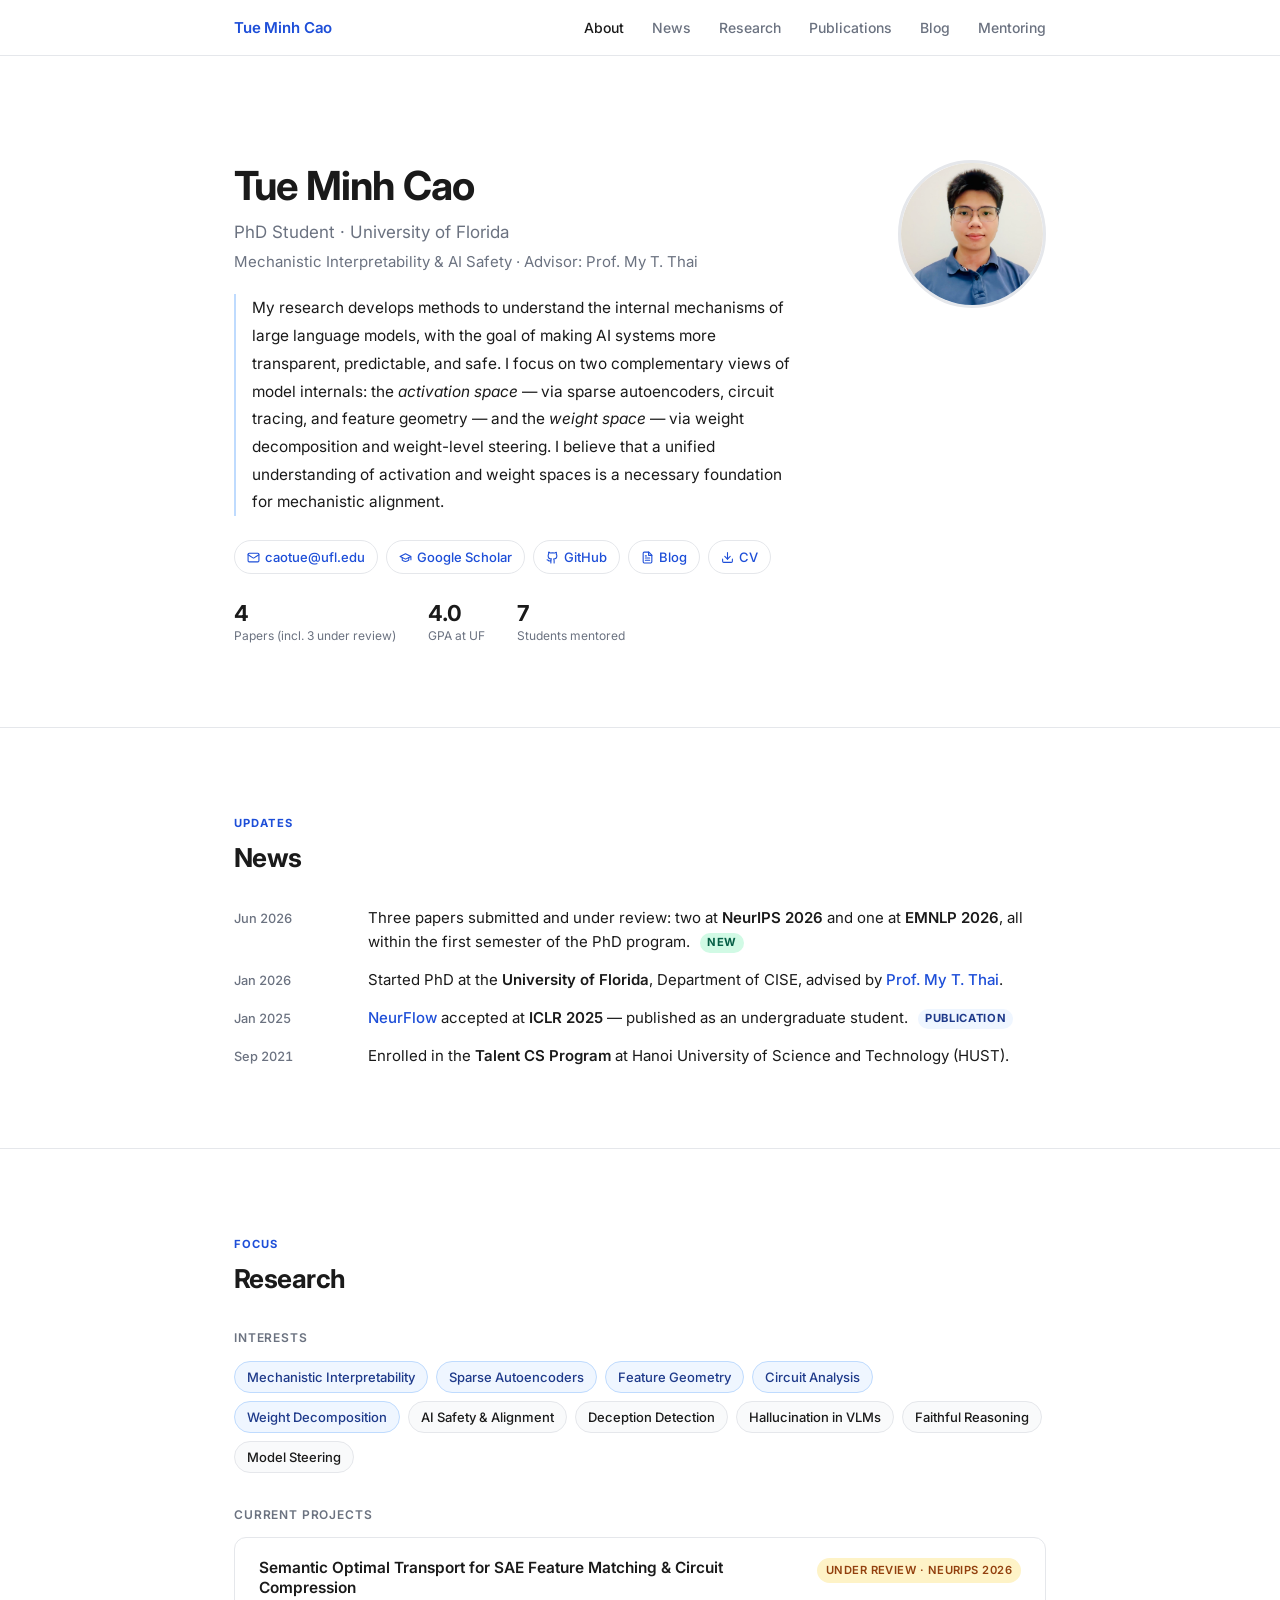
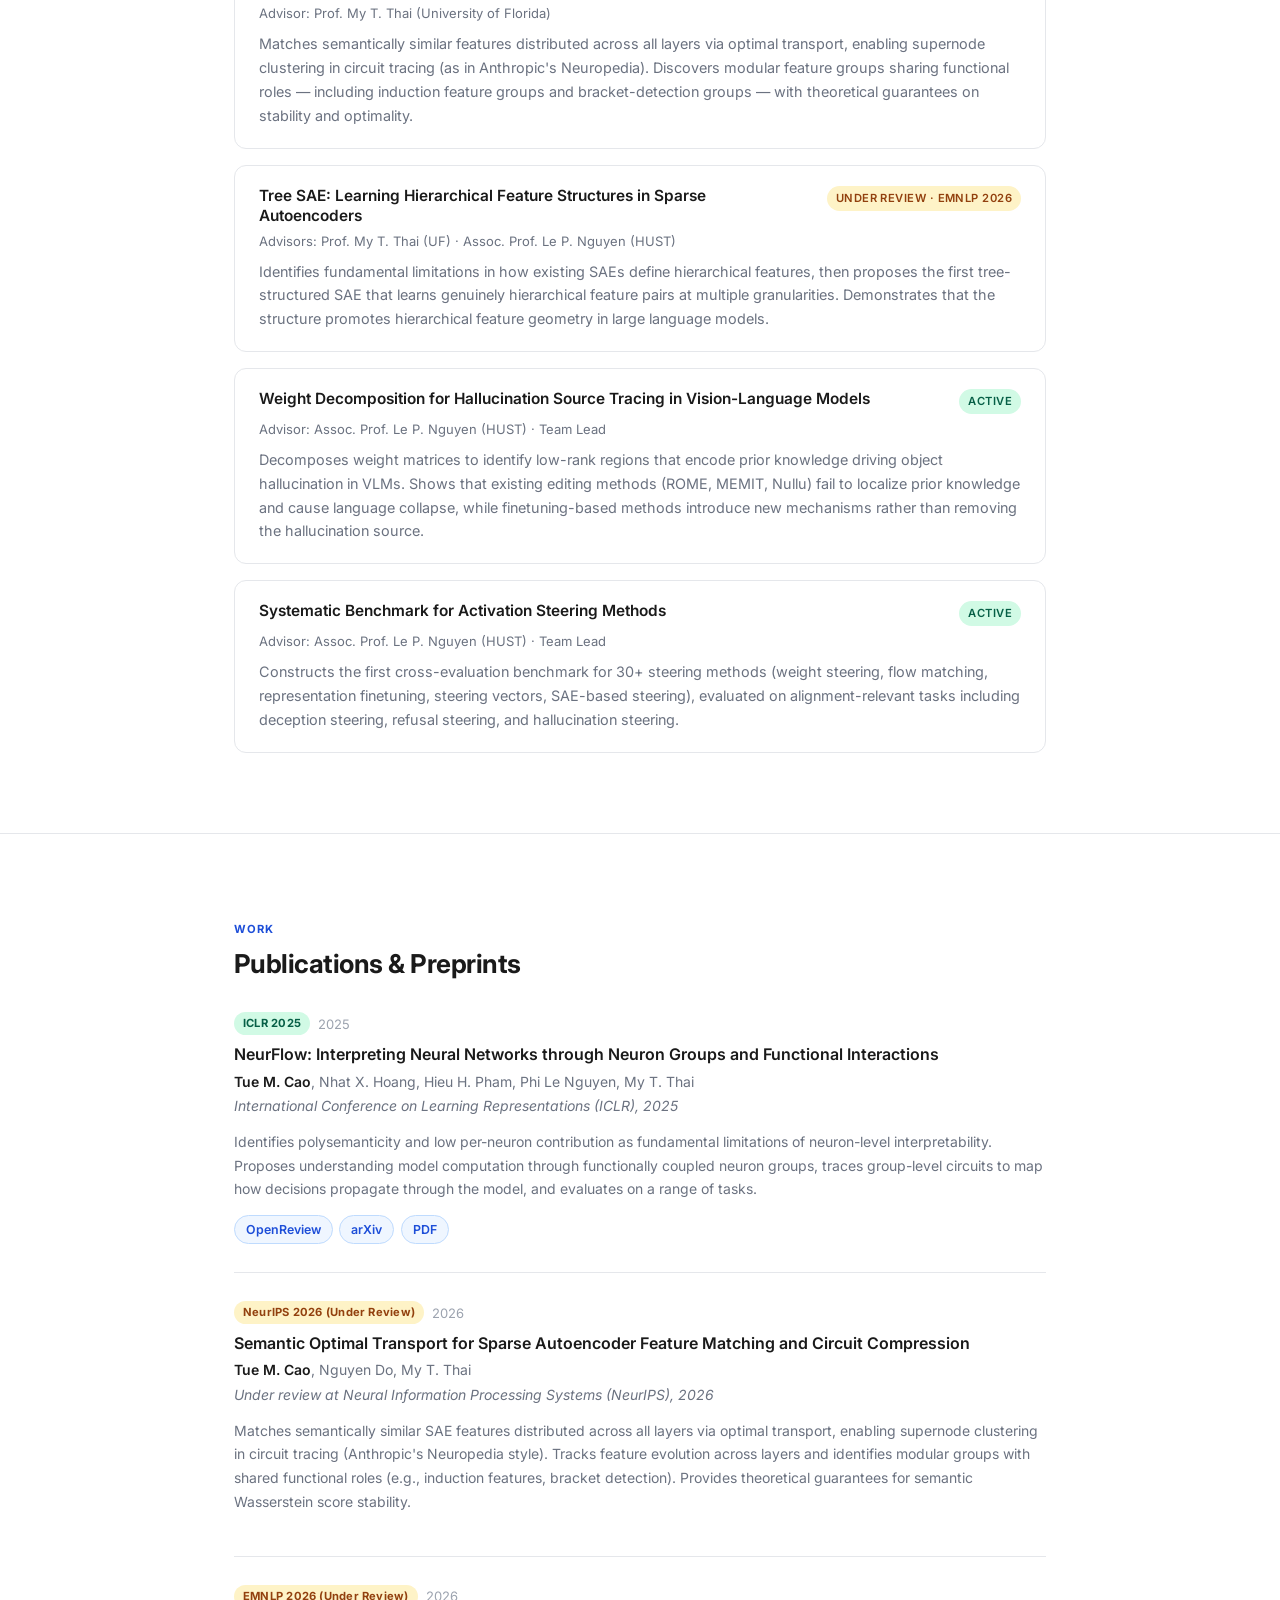
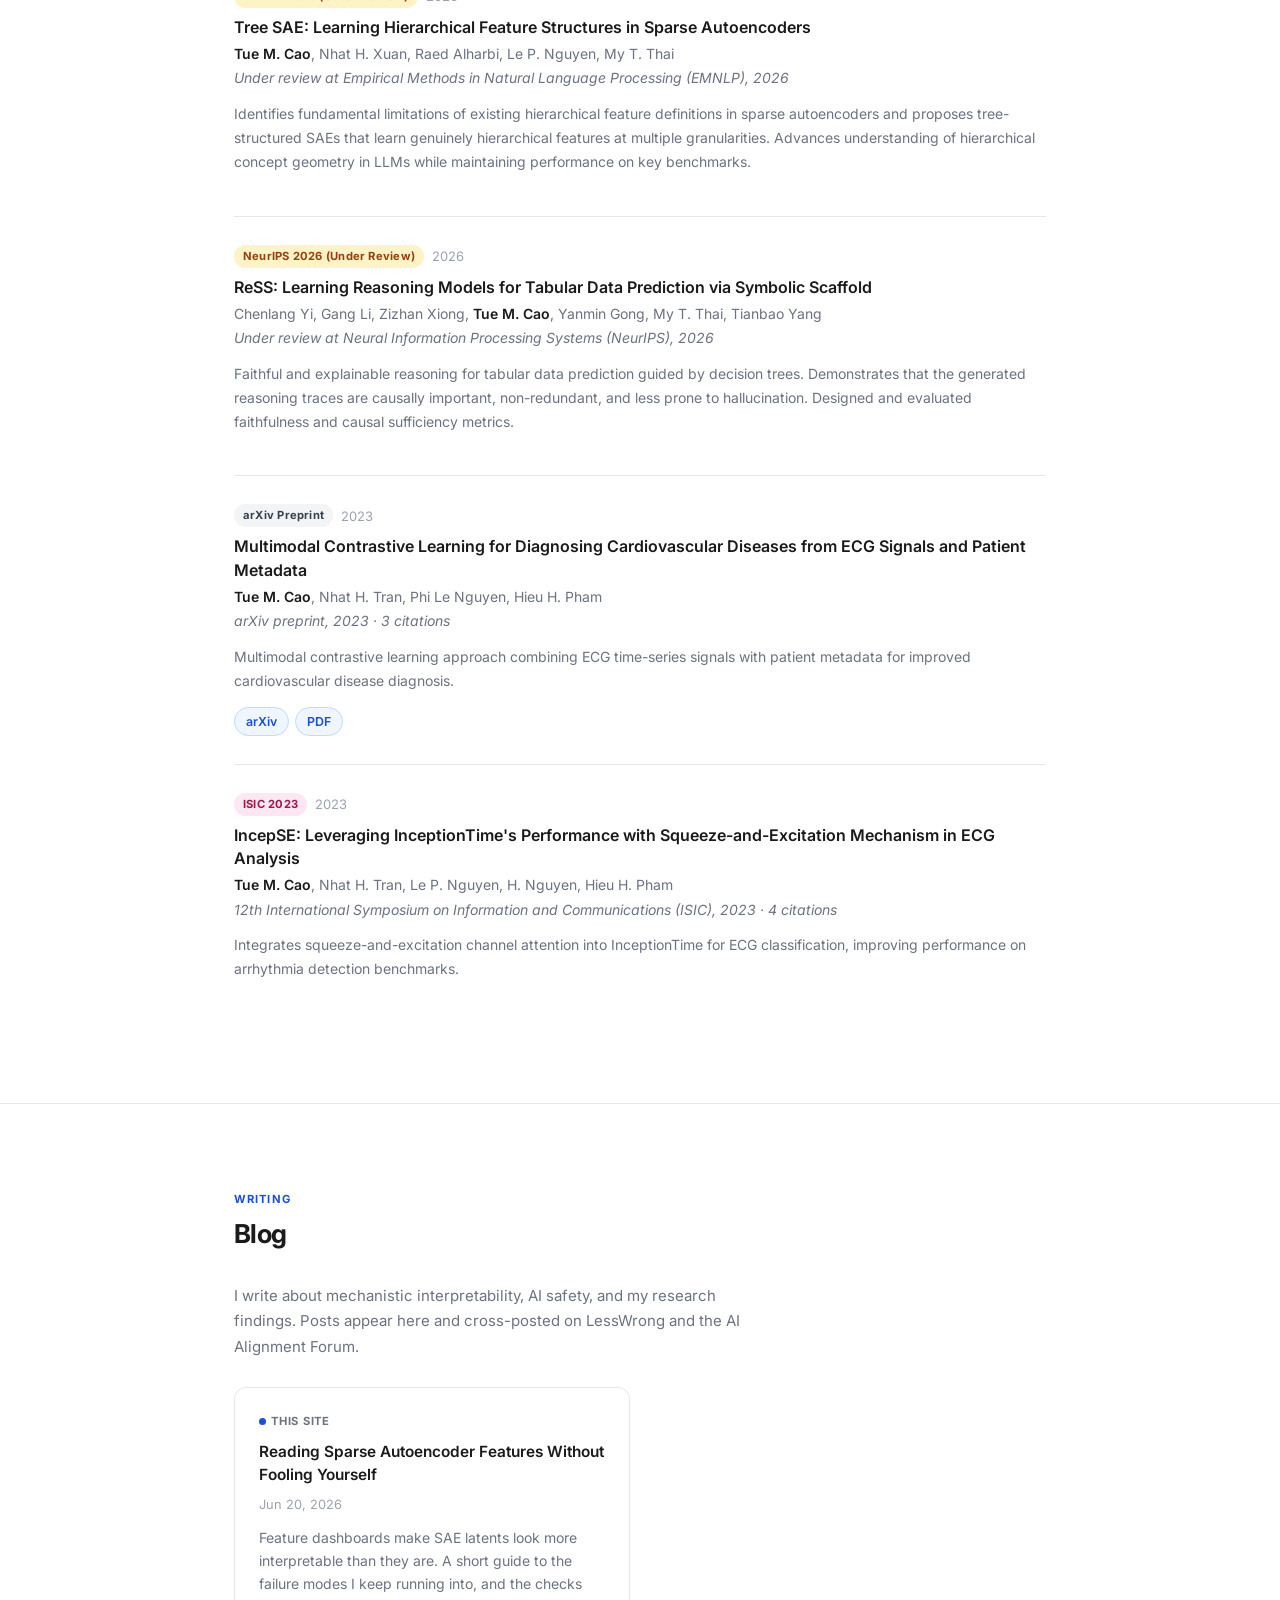
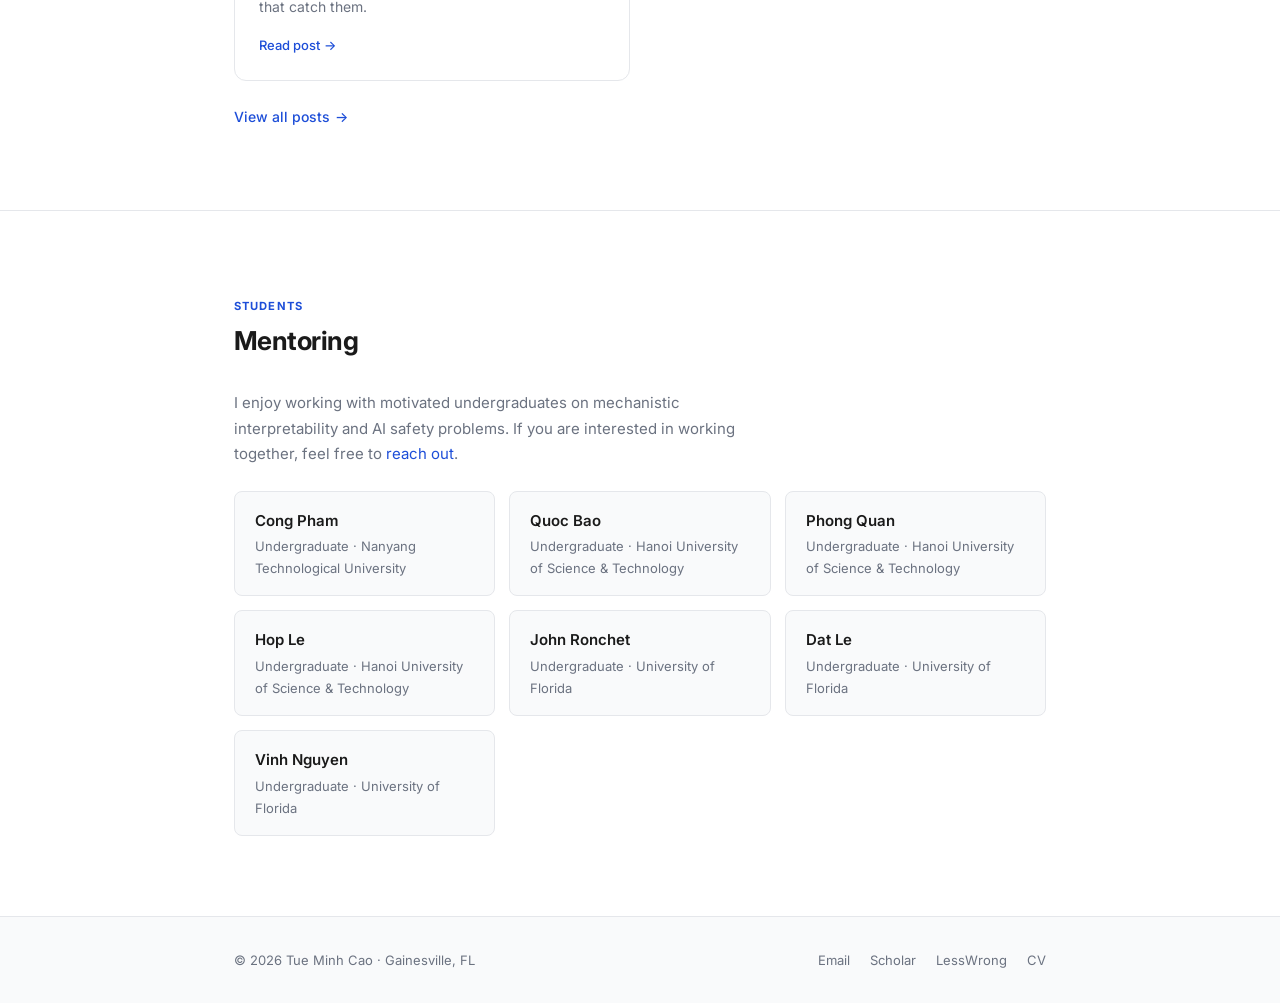
==== commit 72bd7575: "Add real paper links, fix NeurFlow citation, add docs - Wire OpenReview/arXiv links for NeurFlow (IC" ====
--- a/index.html
+++ b/index.html
@@ -253,12 +253,12 @@
           <span class="pub-year">2025</span>
         </div>
         <h3 class="pub-title">
-          <a href="#" target="_blank" rel="noopener">
-            NeurFlow: Interpreting Neural Networks through Critical Neuron Groups and Functional Interactions
-          </a>
-        </h3>
-        <p class="pub-authors">
-          <strong>Tue M. Cao</strong>, Nhat H. Xuan, Le P. Nguyen, Hieu H. Pham, My T. Thai
+          <a href="https://openreview.net/forum?id=GdbQyFOUlJ" target="_blank" rel="noopener">
+            NeurFlow: Interpreting Neural Networks through Neuron Groups and Functional Interactions
+          </a>
+        </h3>
+        <p class="pub-authors">
+          <strong>Tue M. Cao</strong>, Nhat X. Hoang, Hieu H. Pham, Phi Le Nguyen, My T. Thai
         </p>
         <p class="pub-venue">International Conference on Learning Representations (ICLR), 2025</p>
         <p class="pub-desc">
@@ -267,10 +267,9 @@
           to map how decisions propagate through the model, and evaluates on a range of tasks.
         </p>
         <div class="pub-links">
-          <a href="#" class="pub-link" target="_blank" rel="noopener">Paper</a>
-          <a href="#" class="pub-link" target="_blank" rel="noopener">arXiv</a>
-          <a href="#" class="pub-link" target="_blank" rel="noopener">Code</a>
-          <a href="#" class="pub-link" target="_blank" rel="noopener">Slides</a>
+          <a href="https://openreview.net/forum?id=GdbQyFOUlJ" class="pub-link" target="_blank" rel="noopener">OpenReview</a>
+          <a href="https://arxiv.org/abs/2502.16105" class="pub-link" target="_blank" rel="noopener">arXiv</a>
+          <a href="https://arxiv.org/pdf/2502.16105" class="pub-link" target="_blank" rel="noopener">PDF</a>
         </div>
       </article>
 
@@ -281,9 +280,7 @@
           <span class="pub-year">2026</span>
         </div>
         <h3 class="pub-title">
-          <a href="#" target="_blank" rel="noopener">
-            Semantic Optimal Transport for Sparse Autoencoder Feature Matching and Circuit Compression
-          </a>
+          Semantic Optimal Transport for Sparse Autoencoder Feature Matching and Circuit Compression
         </h3>
         <p class="pub-authors">
           <strong>Tue M. Cao</strong>, Nguyen Do, My T. Thai
@@ -295,10 +292,6 @@
           across layers and identifies modular groups with shared functional roles (e.g., induction features,
           bracket detection). Provides theoretical guarantees for semantic Wasserstein score stability.
         </p>
-        <div class="pub-links">
-          <a href="#" class="pub-link" target="_blank" rel="noopener">arXiv</a>
-          <a href="#" class="pub-link" target="_blank" rel="noopener">Code</a>
-        </div>
       </article>
 
       <!-- Tree SAE — EMNLP 2026 under review -->
@@ -308,9 +301,7 @@
           <span class="pub-year">2026</span>
         </div>
         <h3 class="pub-title">
-          <a href="#" target="_blank" rel="noopener">
-            Tree SAE: Learning Hierarchical Feature Structures in Sparse Autoencoders
-          </a>
+          Tree SAE: Learning Hierarchical Feature Structures in Sparse Autoencoders
         </h3>
         <p class="pub-authors">
           <strong>Tue M. Cao</strong>, Nhat H. Xuan, Raed Alharbi, Le P. Nguyen, My T. Thai
@@ -321,10 +312,6 @@
           and proposes tree-structured SAEs that learn genuinely hierarchical features at multiple granularities.
           Advances understanding of hierarchical concept geometry in LLMs while maintaining performance on key benchmarks.
         </p>
-        <div class="pub-links">
-          <a href="#" class="pub-link" target="_blank" rel="noopener">arXiv</a>
-          <a href="#" class="pub-link" target="_blank" rel="noopener">Code</a>
-        </div>
       </article>
 
       <!-- ReSS — NeurIPS 2026 under review -->
@@ -334,9 +321,7 @@
           <span class="pub-year">2026</span>
         </div>
         <h3 class="pub-title">
-          <a href="#" target="_blank" rel="noopener">
-            ReSS: Learning Reasoning Models for Tabular Data Prediction via Symbolic Scaffold
-          </a>
+          ReSS: Learning Reasoning Models for Tabular Data Prediction via Symbolic Scaffold
         </h3>
         <p class="pub-authors">
           Chenlang Yi, Gang Li, Zizhan Xiong, <strong>Tue M. Cao</strong>, Yanmin Gong, My T. Thai, Tianbao Yang
@@ -347,9 +332,6 @@
           Demonstrates that the generated reasoning traces are causally important, non-redundant, and less prone
           to hallucination. Designed and evaluated faithfulness and causal sufficiency metrics.
         </p>
-        <div class="pub-links">
-          <a href="#" class="pub-link" target="_blank" rel="noopener">arXiv</a>
-        </div>
       </article>
 
       <!-- Multimodal Contrastive ECG — 2023 early work -->
@@ -359,7 +341,7 @@
           <span class="pub-year">2023</span>
         </div>
         <h3 class="pub-title">
-          <a href="#" target="_blank" rel="noopener">
+          <a href="https://arxiv.org/abs/2304.11080" target="_blank" rel="noopener">
             Multimodal Contrastive Learning for Diagnosing Cardiovascular Diseases from ECG Signals and Patient Metadata
           </a>
         </h3>
@@ -372,7 +354,8 @@
           for improved cardiovascular disease diagnosis.
         </p>
         <div class="pub-links">
-          <a href="#" class="pub-link" target="_blank" rel="noopener">arXiv</a>
+          <a href="https://arxiv.org/abs/2304.11080" class="pub-link" target="_blank" rel="noopener">arXiv</a>
+          <a href="https://arxiv.org/pdf/2304.11080" class="pub-link" target="_blank" rel="noopener">PDF</a>
         </div>
       </article>
 
@@ -383,9 +366,7 @@
           <span class="pub-year">2023</span>
         </div>
         <h3 class="pub-title">
-          <a href="#" target="_blank" rel="noopener">
-            IncepSE: Leveraging InceptionTime's Performance with Squeeze-and-Excitation Mechanism in ECG Analysis
-          </a>
+          IncepSE: Leveraging InceptionTime's Performance with Squeeze-and-Excitation Mechanism in ECG Analysis
         </h3>
         <p class="pub-authors">
           <strong>Tue M. Cao</strong>, Nhat H. Tran, Le P. Nguyen, H. Nguyen, Hieu H. Pham
@@ -395,9 +376,6 @@
           Integrates squeeze-and-excitation channel attention into InceptionTime for ECG classification,
           improving performance on arrhythmia detection benchmarks.
         </p>
-        <div class="pub-links">
-          <a href="#" class="pub-link" target="_blank" rel="noopener">Paper</a>
-        </div>
       </article>
 
     </div>
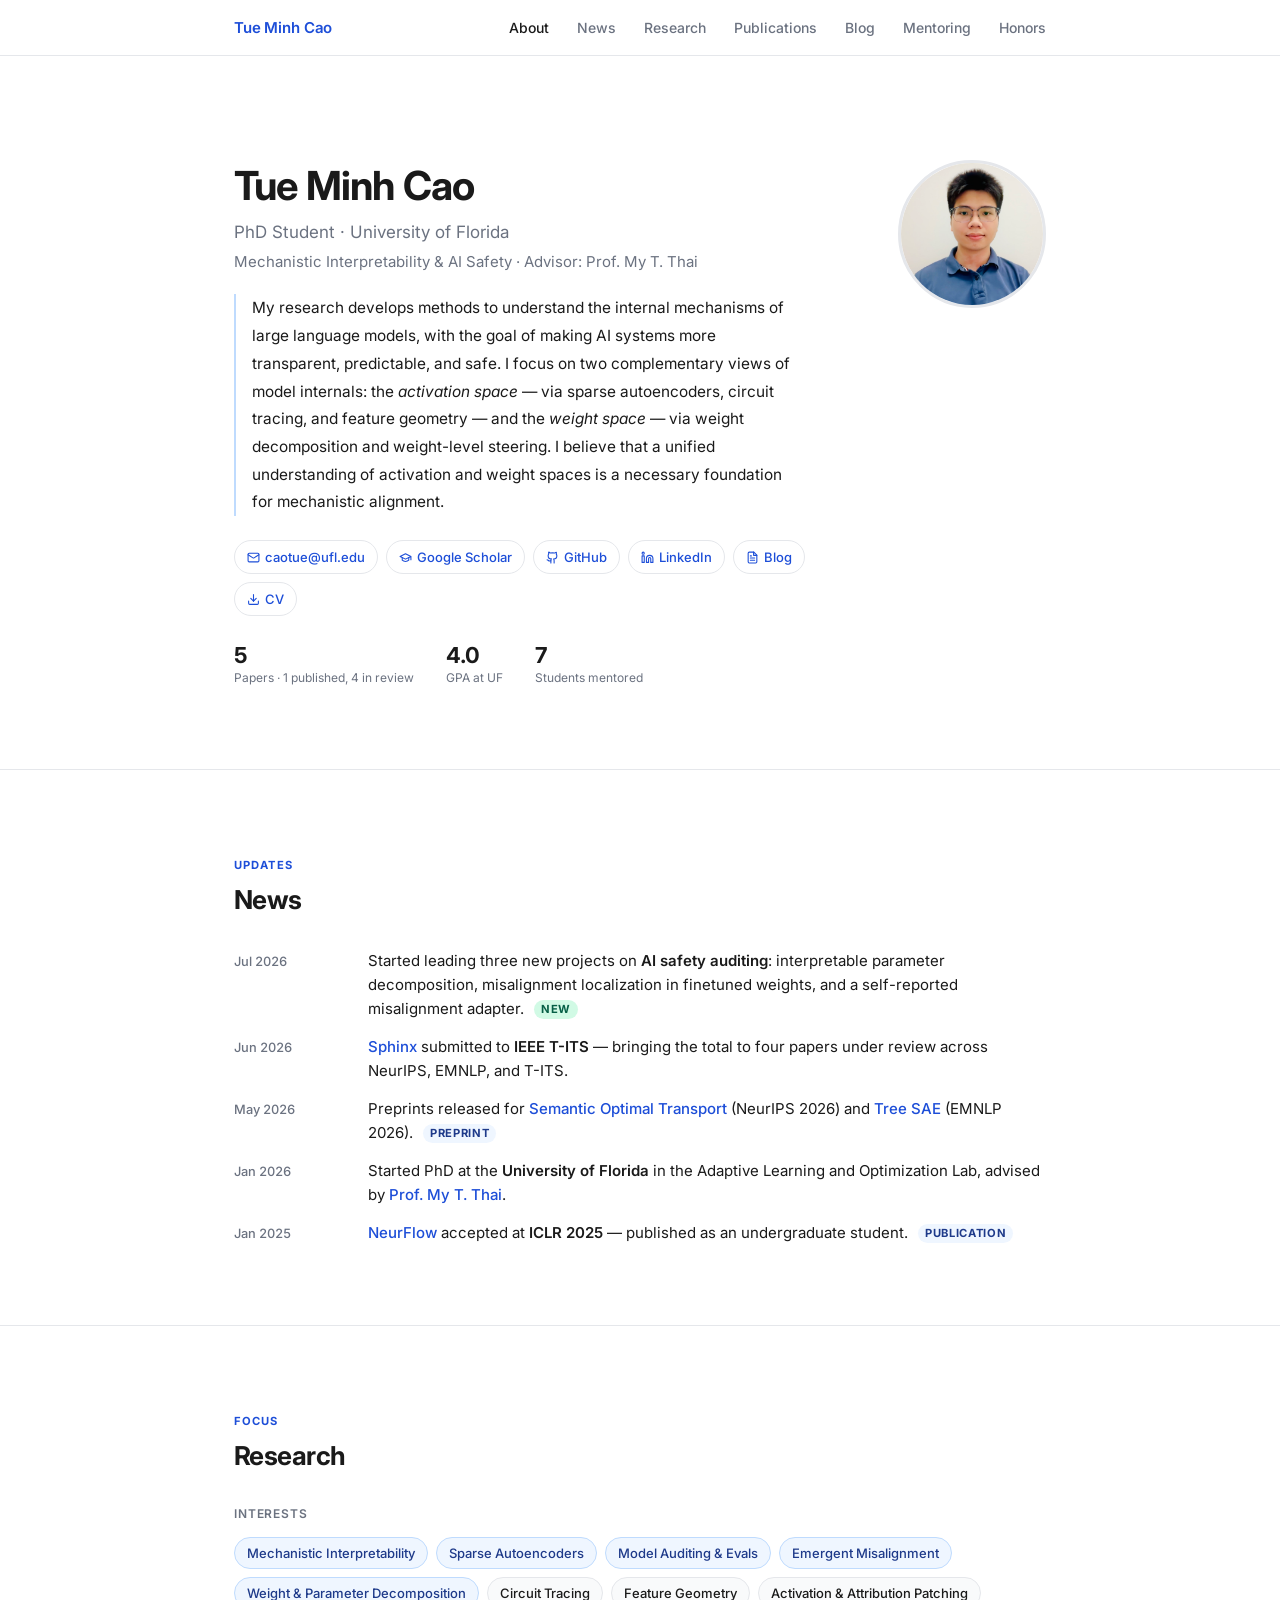
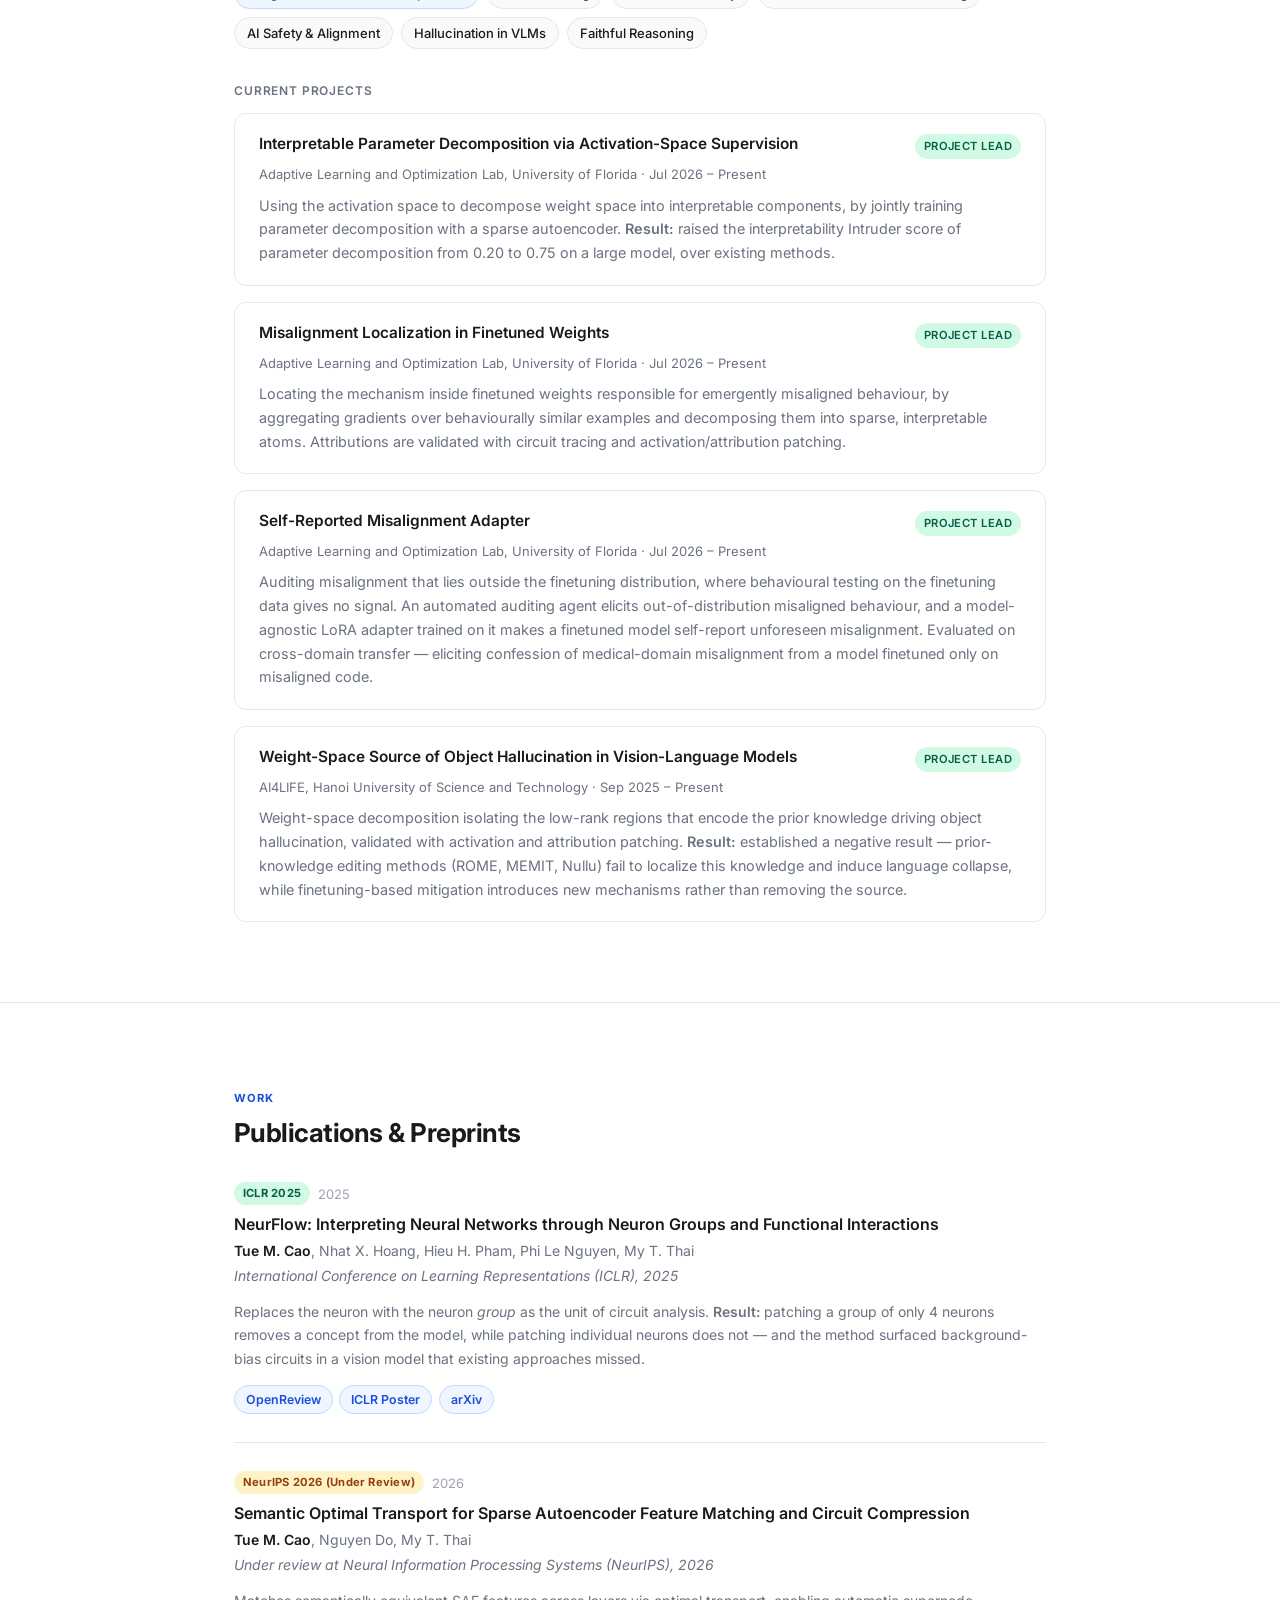
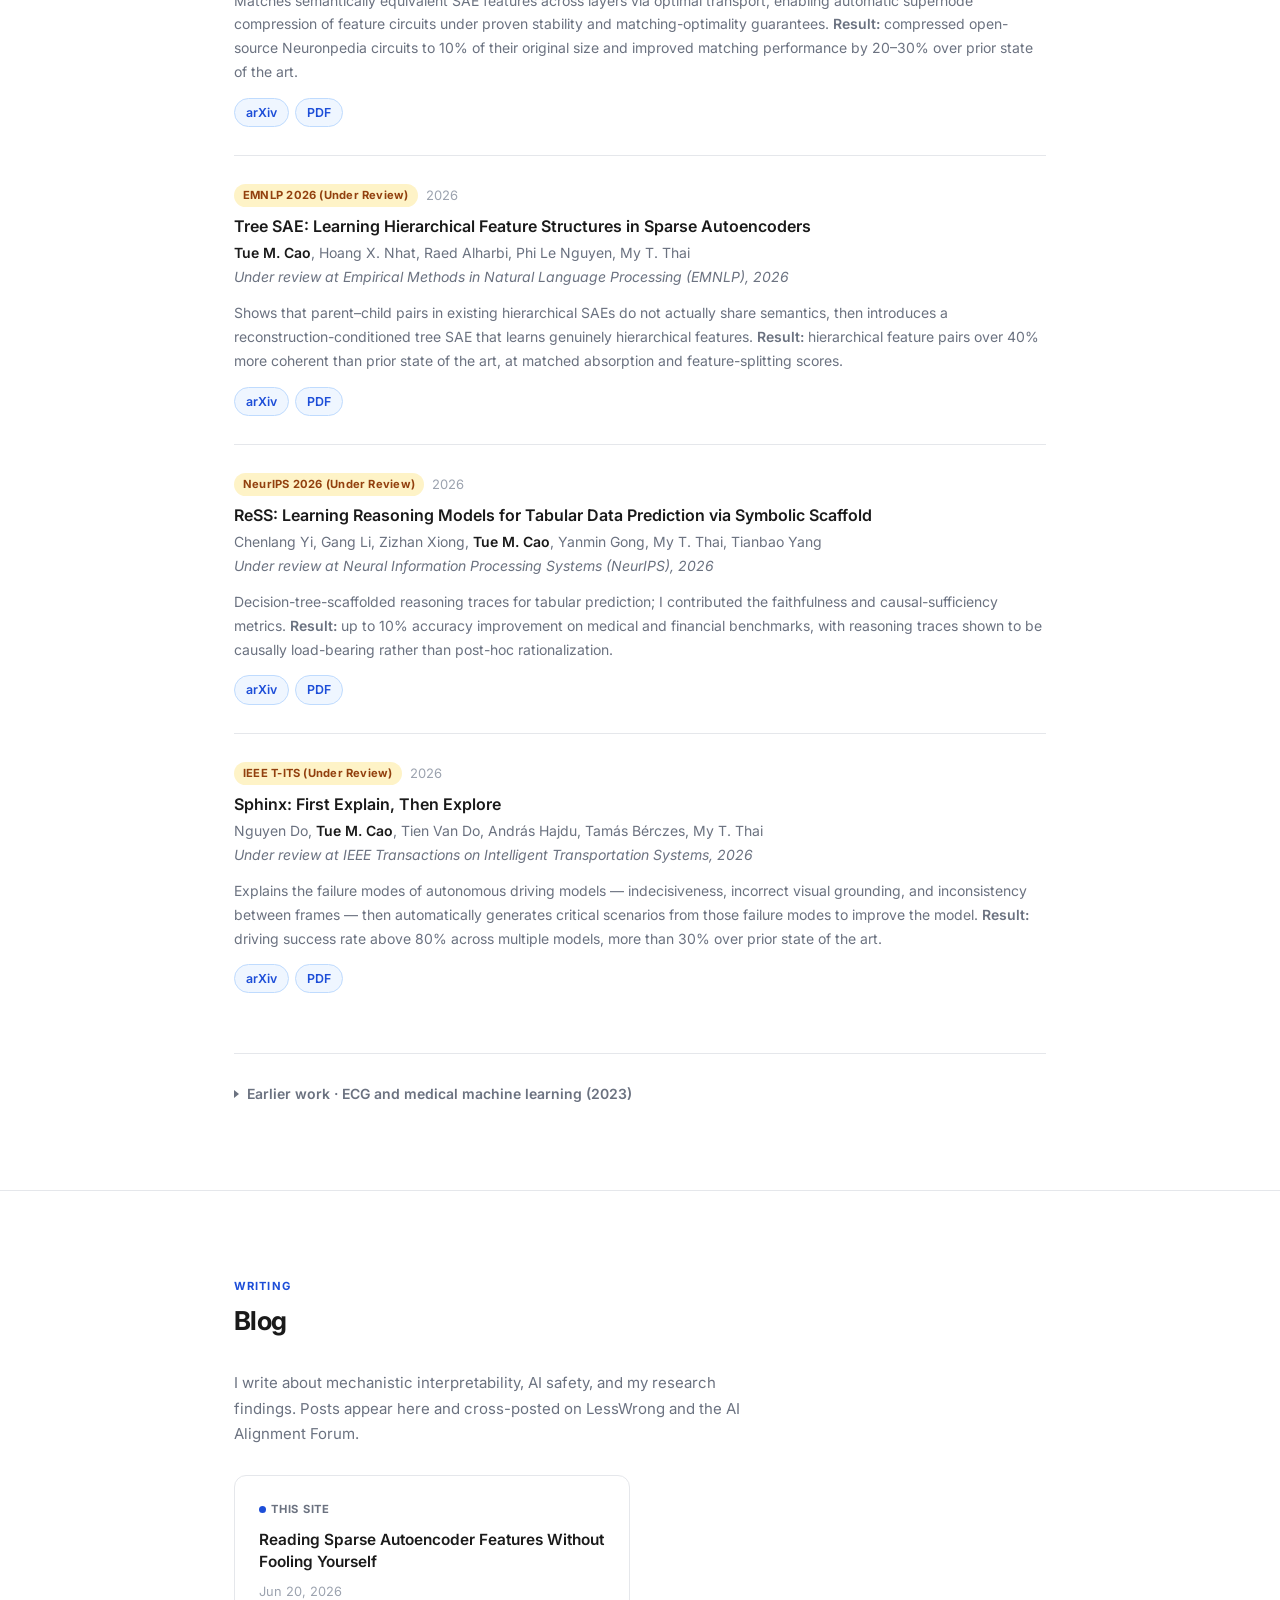
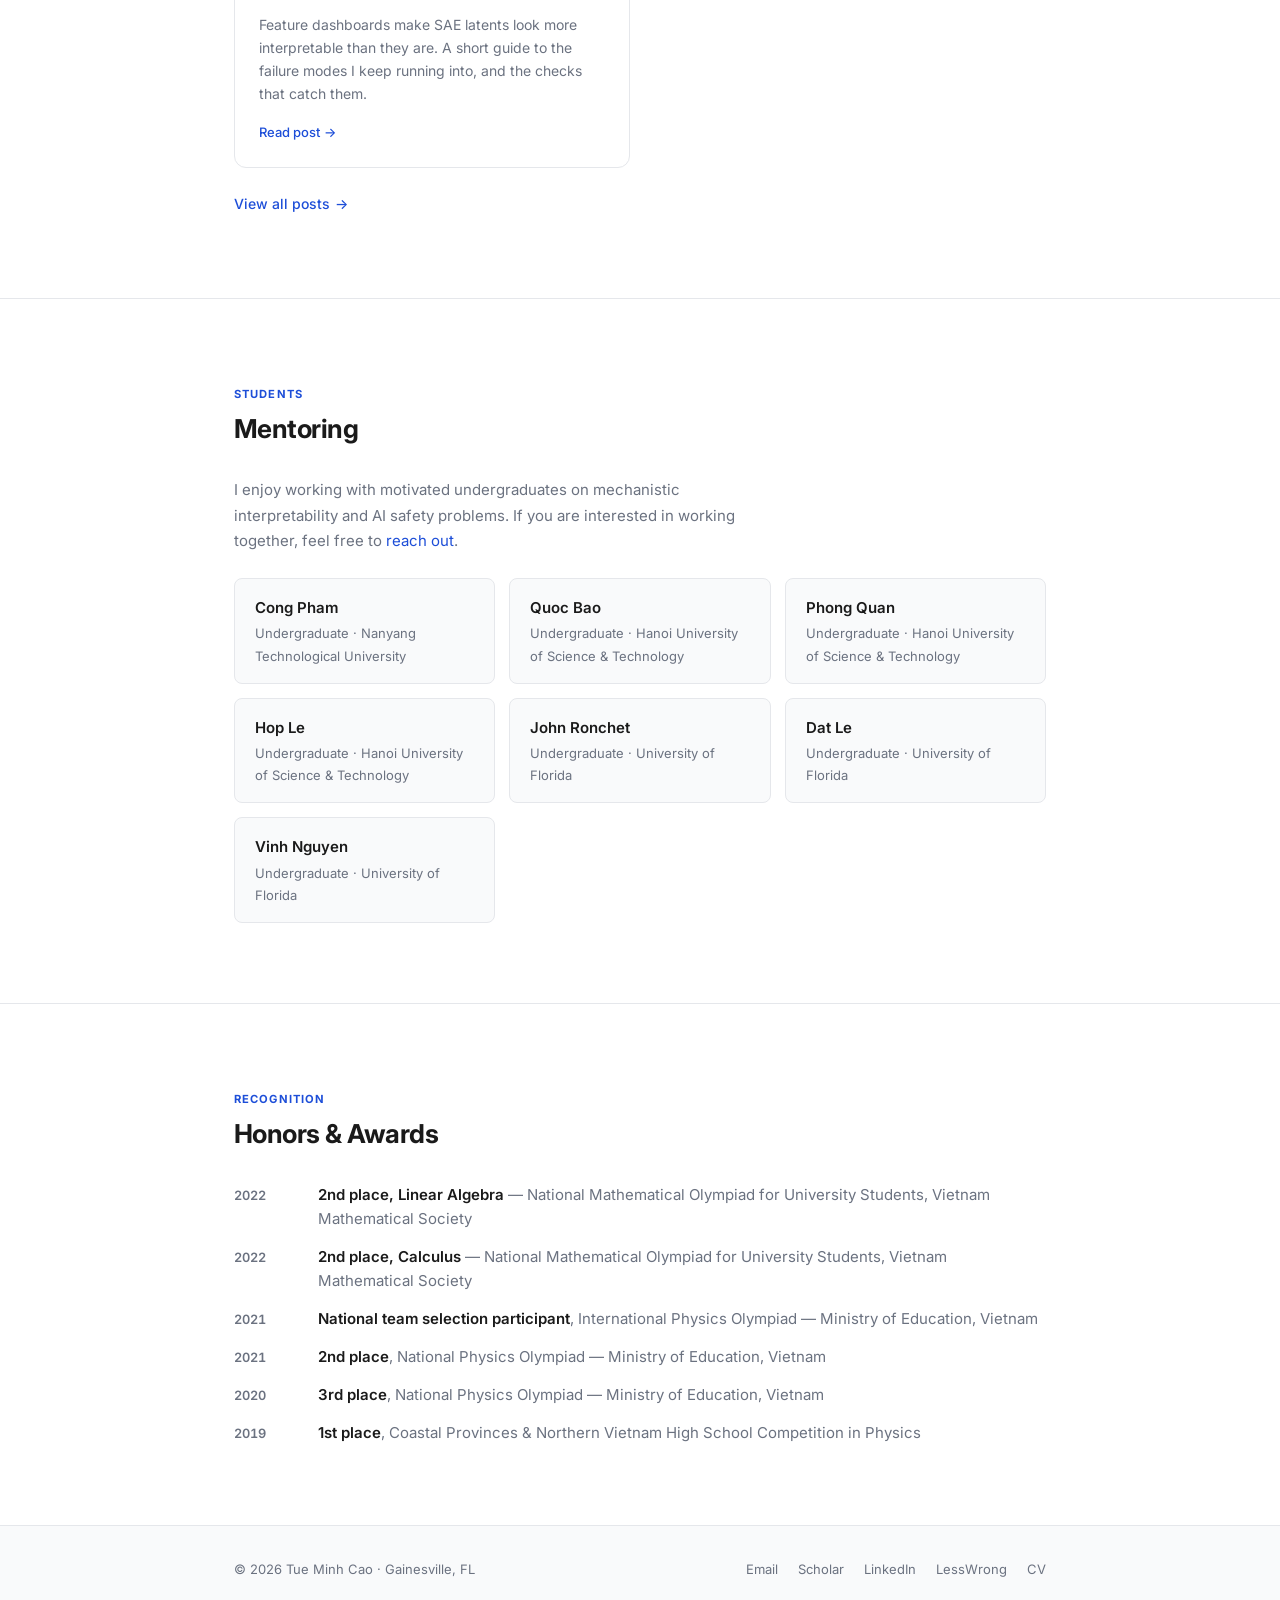
==== commit 4e116484: "Update site from new CV - Add LinkedIn to header and footer - Replace current projects with the four" ====
--- a/index.html
+++ b/index.html
@@ -31,6 +31,7 @@
       <li><a href="#publications">Publications</a></li>
       <li><a href="blog/">Blog</a></li>
       <li><a href="#mentoring">Mentoring</a></li>
+      <li><a href="#honors">Honors</a></li>
     </ul>
     <button class="nav-menu-btn" aria-label="Toggle menu" aria-expanded="false">
       <span></span><span></span><span></span>
@@ -83,6 +84,15 @@
             GitHub
           </a>
 
+          <!-- LinkedIn -->
+          <a href="https://www.linkedin.com/in/tuecm/" class="about-link" target="_blank" rel="noopener" title="LinkedIn">
+            <svg xmlns="http://www.w3.org/2000/svg" viewBox="0 0 24 24" fill="none" stroke="currentColor" stroke-width="2" stroke-linecap="round" stroke-linejoin="round">
+              <path d="M16 8a6 6 0 0 1 6 6v7h-4v-7a2 2 0 0 0-2-2 2 2 0 0 0-2 2v7h-4v-7a6 6 0 0 1 6-6z"/>
+              <rect width="4" height="12" x="2" y="9"/><circle cx="4" cy="4" r="2"/>
+            </svg>
+            LinkedIn
+          </a>
+
           <!-- Blog -->
           <a href="blog/" class="about-link" title="Blog">
             <svg xmlns="http://www.w3.org/2000/svg" viewBox="0 0 24 24" fill="none" stroke="currentColor" stroke-width="2" stroke-linecap="round" stroke-linejoin="round">
@@ -103,8 +113,8 @@
 
         <div class="about-stats">
           <div class="about-stat">
-            <span class="about-stat-value">4</span>
-            <span class="about-stat-label">Papers (incl. 3 under review)</span>
+            <span class="about-stat-value">5</span>
+            <span class="about-stat-label">Papers &middot; 1 published, 4 in review</span>
           </div>
           <div class="about-stat">
             <span class="about-stat-value">4.0</span>
@@ -135,30 +145,46 @@
 
     <div class="news-list">
       <div class="news-item">
+        <span class="news-date">Jul 2026</span>
+        <span class="news-text">
+          Started leading three new projects on <strong>AI safety auditing</strong>: interpretable parameter
+          decomposition, misalignment localization in finetuned weights, and a self-reported misalignment adapter.
+          <span class="news-badge news-badge--new">New</span>
+        </span>
+      </div>
+      <div class="news-item">
         <span class="news-date">Jun 2026</span>
         <span class="news-text">
-          Three papers submitted and under review: two at <strong>NeurIPS 2026</strong> and one at <strong>EMNLP 2026</strong>, all within the first semester of the PhD program.
-          <span class="news-badge news-badge--new">New</span>
+          <a href="https://arxiv.org/abs/2606.17482" target="_blank" rel="noopener">Sphinx</a>
+          submitted to <strong>IEEE T-ITS</strong> — bringing the total to four papers under review
+          across NeurIPS, EMNLP, and T-ITS.
+        </span>
+      </div>
+      <div class="news-item">
+        <span class="news-date">May 2026</span>
+        <span class="news-text">
+          Preprints released for
+          <a href="https://arxiv.org/abs/2605.28567" target="_blank" rel="noopener">Semantic Optimal Transport</a>
+          (NeurIPS 2026) and
+          <a href="https://arxiv.org/abs/2605.07922" target="_blank" rel="noopener">Tree SAE</a>
+          (EMNLP 2026).
+          <span class="news-badge news-badge--pub">Preprint</span>
         </span>
       </div>
       <div class="news-item">
         <span class="news-date">Jan 2026</span>
         <span class="news-text">
-          Started PhD at the <strong>University of Florida</strong>, Department of CISE, advised by
+          Started PhD at the <strong>University of Florida</strong> in the Adaptive Learning and
+          Optimization Lab, advised by
           <a href="https://www.cise.ufl.edu/~mythai/" target="_blank" rel="noopener">Prof. My T. Thai</a>.
         </span>
       </div>
       <div class="news-item">
         <span class="news-date">Jan 2025</span>
         <span class="news-text">
-          <a href="#publications">NeurFlow</a> accepted at <strong>ICLR 2025</strong> — published as an undergraduate student.
+          <a href="https://iclr.cc/virtual/2025/poster/30270" target="_blank" rel="noopener">NeurFlow</a>
+          accepted at <strong>ICLR 2025</strong> — published as an undergraduate student.
           <span class="news-badge news-badge--pub">Publication</span>
-        </span>
-      </div>
-      <div class="news-item">
-        <span class="news-date">Sep 2021</span>
-        <span class="news-text">
-          Enrolled in the <strong>Talent CS Program</strong> at Hanoi University of Science and Technology (HUST).
         </span>
       </div>
     </div>
@@ -176,14 +202,15 @@
       <div class="tags">
         <span class="tag tag--accent">Mechanistic Interpretability</span>
         <span class="tag tag--accent">Sparse Autoencoders</span>
-        <span class="tag tag--accent">Feature Geometry</span>
-        <span class="tag tag--accent">Circuit Analysis</span>
-        <span class="tag tag--accent">Weight Decomposition</span>
+        <span class="tag tag--accent">Model Auditing &amp; Evals</span>
+        <span class="tag tag--accent">Emergent Misalignment</span>
+        <span class="tag tag--accent">Weight &amp; Parameter Decomposition</span>
+        <span class="tag">Circuit Tracing</span>
+        <span class="tag">Feature Geometry</span>
+        <span class="tag">Activation &amp; Attribution Patching</span>
         <span class="tag">AI Safety &amp; Alignment</span>
-        <span class="tag">Deception Detection</span>
         <span class="tag">Hallucination in VLMs</span>
         <span class="tag">Faithful Reasoning</span>
-        <span class="tag">Model Steering</span>
       </div>
     </div>
 
@@ -192,45 +219,58 @@
 
       <div class="project-card">
         <div class="project-card-top">
-          <h3 class="project-title">Semantic Optimal Transport for SAE Feature Matching &amp; Circuit Compression</h3>
-          <span class="project-status project-status--review">Under Review · NeurIPS 2026</span>
-        </div>
-        <p class="project-advisor">Advisor: Prof. My T. Thai (University of Florida)</p>
+          <h3 class="project-title">Interpretable Parameter Decomposition via Activation-Space Supervision</h3>
+          <span class="project-status project-status--active">Project Lead</span>
+        </div>
+        <p class="project-advisor">Adaptive Learning and Optimization Lab, University of Florida &middot; Jul 2026 – Present</p>
         <p class="project-desc">
-          Matches semantically similar features distributed across all layers via optimal transport, enabling supernode clustering in circuit tracing (as in Anthropic's Neuropedia). Discovers modular feature groups sharing functional roles — including induction feature groups and bracket-detection groups — with theoretical guarantees on stability and optimality.
+          Using the activation space to decompose weight space into interpretable components, by jointly
+          training parameter decomposition with a sparse autoencoder.
+          <strong>Result:</strong> raised the interpretability Intruder score of parameter decomposition
+          from 0.20 to 0.75 on a large model, over existing methods.
         </p>
       </div>
 
       <div class="project-card">
         <div class="project-card-top">
-          <h3 class="project-title">Tree SAE: Learning Hierarchical Feature Structures in Sparse Autoencoders</h3>
-          <span class="project-status project-status--review">Under Review · EMNLP 2026</span>
-        </div>
-        <p class="project-advisor">Advisors: Prof. My T. Thai (UF) &middot; Assoc. Prof. Le P. Nguyen (HUST)</p>
+          <h3 class="project-title">Misalignment Localization in Finetuned Weights</h3>
+          <span class="project-status project-status--active">Project Lead</span>
+        </div>
+        <p class="project-advisor">Adaptive Learning and Optimization Lab, University of Florida &middot; Jul 2026 – Present</p>
         <p class="project-desc">
-          Identifies fundamental limitations in how existing SAEs define hierarchical features, then proposes the first tree-structured SAE that learns genuinely hierarchical feature pairs at multiple granularities. Demonstrates that the structure promotes hierarchical feature geometry in large language models.
+          Locating the mechanism inside finetuned weights responsible for emergently misaligned behaviour,
+          by aggregating gradients over behaviourally similar examples and decomposing them into sparse,
+          interpretable atoms. Attributions are validated with circuit tracing and activation/attribution patching.
         </p>
       </div>
 
       <div class="project-card">
         <div class="project-card-top">
-          <h3 class="project-title">Weight Decomposition for Hallucination Source Tracing in Vision-Language Models</h3>
-          <span class="project-status project-status--active">Active</span>
-        </div>
-        <p class="project-advisor">Advisor: Assoc. Prof. Le P. Nguyen (HUST) &middot; Team Lead</p>
+          <h3 class="project-title">Self-Reported Misalignment Adapter</h3>
+          <span class="project-status project-status--active">Project Lead</span>
+        </div>
+        <p class="project-advisor">Adaptive Learning and Optimization Lab, University of Florida &middot; Jul 2026 – Present</p>
         <p class="project-desc">
-          Decomposes weight matrices to identify low-rank regions that encode prior knowledge driving object hallucination in VLMs. Shows that existing editing methods (ROME, MEMIT, Nullu) fail to localize prior knowledge and cause language collapse, while finetuning-based methods introduce new mechanisms rather than removing the hallucination source.
+          Auditing misalignment that lies outside the finetuning distribution, where behavioural testing on the
+          finetuning data gives no signal. An automated auditing agent elicits out-of-distribution misaligned
+          behaviour, and a model-agnostic LoRA adapter trained on it makes a finetuned model self-report
+          unforeseen misalignment. Evaluated on cross-domain transfer — eliciting confession of medical-domain
+          misalignment from a model finetuned only on misaligned code.
         </p>
       </div>
 
       <div class="project-card">
         <div class="project-card-top">
-          <h3 class="project-title">Systematic Benchmark for Activation Steering Methods</h3>
-          <span class="project-status project-status--active">Active</span>
-        </div>
-        <p class="project-advisor">Advisor: Assoc. Prof. Le P. Nguyen (HUST) &middot; Team Lead</p>
+          <h3 class="project-title">Weight-Space Source of Object Hallucination in Vision-Language Models</h3>
+          <span class="project-status project-status--active">Project Lead</span>
+        </div>
+        <p class="project-advisor">AI4LIFE, Hanoi University of Science and Technology &middot; Sep 2025 – Present</p>
         <p class="project-desc">
-          Constructs the first cross-evaluation benchmark for 30+ steering methods (weight steering, flow matching, representation finetuning, steering vectors, SAE-based steering), evaluated on alignment-relevant tasks including deception steering, refusal steering, and hallucination steering.
+          Weight-space decomposition isolating the low-rank regions that encode the prior knowledge driving
+          object hallucination, validated with activation and attribution patching.
+          <strong>Result:</strong> established a negative result — prior-knowledge editing methods (ROME, MEMIT,
+          Nullu) fail to localize this knowledge and induce language collapse, while finetuning-based mitigation
+          introduces new mechanisms rather than removing the source.
         </p>
       </div>
 
@@ -246,7 +286,6 @@
 
     <div class="pub-list">
 
-      <!-- NeurFlow — ICLR 2025 -->
       <article class="pub-item">
         <div class="pub-meta">
           <span class="pub-badge pub-badge--published">ICLR 2025</span>
@@ -262,123 +301,173 @@
         </p>
         <p class="pub-venue">International Conference on Learning Representations (ICLR), 2025</p>
         <p class="pub-desc">
-          Identifies polysemanticity and low per-neuron contribution as fundamental limitations of neuron-level interpretability.
-          Proposes understanding model computation through functionally coupled neuron groups, traces group-level circuits
-          to map how decisions propagate through the model, and evaluates on a range of tasks.
+          Replaces the neuron with the neuron <em>group</em> as the unit of circuit analysis.
+          <strong>Result:</strong> patching a group of only 4 neurons removes a concept from the model,
+          while patching individual neurons does not — and the method surfaced background-bias circuits
+          in a vision model that existing approaches missed.
         </p>
         <div class="pub-links">
           <a href="https://openreview.net/forum?id=GdbQyFOUlJ" class="pub-link" target="_blank" rel="noopener">OpenReview</a>
+          <a href="https://iclr.cc/virtual/2025/poster/30270" class="pub-link" target="_blank" rel="noopener">ICLR Poster</a>
           <a href="https://arxiv.org/abs/2502.16105" class="pub-link" target="_blank" rel="noopener">arXiv</a>
-          <a href="https://arxiv.org/pdf/2502.16105" class="pub-link" target="_blank" rel="noopener">PDF</a>
         </div>
       </article>
 
-      <!-- Semantic OT — NeurIPS 2026 under review -->
       <article class="pub-item">
         <div class="pub-meta">
           <span class="pub-badge pub-badge--review">NeurIPS 2026 (Under Review)</span>
           <span class="pub-year">2026</span>
         </div>
         <h3 class="pub-title">
-          Semantic Optimal Transport for Sparse Autoencoder Feature Matching and Circuit Compression
+          <a href="https://arxiv.org/abs/2605.28567" target="_blank" rel="noopener">
+            Semantic Optimal Transport for Sparse Autoencoder Feature Matching and Circuit Compression
+          </a>
         </h3>
         <p class="pub-authors">
           <strong>Tue M. Cao</strong>, Nguyen Do, My T. Thai
         </p>
         <p class="pub-venue">Under review at Neural Information Processing Systems (NeurIPS), 2026</p>
         <p class="pub-desc">
-          Matches semantically similar SAE features distributed across all layers via optimal transport,
-          enabling supernode clustering in circuit tracing (Anthropic's Neuropedia style). Tracks feature evolution
-          across layers and identifies modular groups with shared functional roles (e.g., induction features,
-          bracket detection). Provides theoretical guarantees for semantic Wasserstein score stability.
-        </p>
+          Matches semantically equivalent SAE features across layers via optimal transport, enabling
+          automatic supernode compression of feature circuits under proven stability and
+          matching-optimality guarantees.
+          <strong>Result:</strong> compressed open-source Neuronpedia circuits to 10% of their original
+          size and improved matching performance by 20–30% over prior state of the art.
+        </p>
+        <div class="pub-links">
+          <a href="https://arxiv.org/abs/2605.28567" class="pub-link" target="_blank" rel="noopener">arXiv</a>
+          <a href="https://arxiv.org/pdf/2605.28567" class="pub-link" target="_blank" rel="noopener">PDF</a>
+        </div>
       </article>
 
-      <!-- Tree SAE — EMNLP 2026 under review -->
       <article class="pub-item">
         <div class="pub-meta">
           <span class="pub-badge pub-badge--review">EMNLP 2026 (Under Review)</span>
           <span class="pub-year">2026</span>
         </div>
         <h3 class="pub-title">
-          Tree SAE: Learning Hierarchical Feature Structures in Sparse Autoencoders
+          <a href="https://arxiv.org/abs/2605.07922" target="_blank" rel="noopener">
+            Tree SAE: Learning Hierarchical Feature Structures in Sparse Autoencoders
+          </a>
         </h3>
         <p class="pub-authors">
-          <strong>Tue M. Cao</strong>, Nhat H. Xuan, Raed Alharbi, Le P. Nguyen, My T. Thai
+          <strong>Tue M. Cao</strong>, Hoang X. Nhat, Raed Alharbi, Phi Le Nguyen, My T. Thai
         </p>
         <p class="pub-venue">Under review at Empirical Methods in Natural Language Processing (EMNLP), 2026</p>
         <p class="pub-desc">
-          Identifies fundamental limitations of existing hierarchical feature definitions in sparse autoencoders
-          and proposes tree-structured SAEs that learn genuinely hierarchical features at multiple granularities.
-          Advances understanding of hierarchical concept geometry in LLMs while maintaining performance on key benchmarks.
-        </p>
+          Shows that parent–child pairs in existing hierarchical SAEs do not actually share semantics,
+          then introduces a reconstruction-conditioned tree SAE that learns genuinely hierarchical features.
+          <strong>Result:</strong> hierarchical feature pairs over 40% more coherent than prior state of the
+          art, at matched absorption and feature-splitting scores.
+        </p>
+        <div class="pub-links">
+          <a href="https://arxiv.org/abs/2605.07922" class="pub-link" target="_blank" rel="noopener">arXiv</a>
+          <a href="https://arxiv.org/pdf/2605.07922" class="pub-link" target="_blank" rel="noopener">PDF</a>
+        </div>
       </article>
 
-      <!-- ReSS — NeurIPS 2026 under review -->
       <article class="pub-item">
         <div class="pub-meta">
           <span class="pub-badge pub-badge--review">NeurIPS 2026 (Under Review)</span>
           <span class="pub-year">2026</span>
         </div>
         <h3 class="pub-title">
-          ReSS: Learning Reasoning Models for Tabular Data Prediction via Symbolic Scaffold
+          <a href="https://arxiv.org/abs/2604.13392" target="_blank" rel="noopener">
+            ReSS: Learning Reasoning Models for Tabular Data Prediction via Symbolic Scaffold
+          </a>
         </h3>
         <p class="pub-authors">
           Chenlang Yi, Gang Li, Zizhan Xiong, <strong>Tue M. Cao</strong>, Yanmin Gong, My T. Thai, Tianbao Yang
         </p>
         <p class="pub-venue">Under review at Neural Information Processing Systems (NeurIPS), 2026</p>
         <p class="pub-desc">
-          Faithful and explainable reasoning for tabular data prediction guided by decision trees.
-          Demonstrates that the generated reasoning traces are causally important, non-redundant, and less prone
-          to hallucination. Designed and evaluated faithfulness and causal sufficiency metrics.
-        </p>
+          Decision-tree-scaffolded reasoning traces for tabular prediction; I contributed the faithfulness
+          and causal-sufficiency metrics.
+          <strong>Result:</strong> up to 10% accuracy improvement on medical and financial benchmarks,
+          with reasoning traces shown to be causally load-bearing rather than post-hoc rationalization.
+        </p>
+        <div class="pub-links">
+          <a href="https://arxiv.org/abs/2604.13392" class="pub-link" target="_blank" rel="noopener">arXiv</a>
+          <a href="https://arxiv.org/pdf/2604.13392" class="pub-link" target="_blank" rel="noopener">PDF</a>
+        </div>
       </article>
 
-      <!-- Multimodal Contrastive ECG — 2023 early work -->
       <article class="pub-item">
         <div class="pub-meta">
-          <span class="pub-badge pub-badge--preprint">arXiv Preprint</span>
-          <span class="pub-year">2023</span>
+          <span class="pub-badge pub-badge--review">IEEE T-ITS (Under Review)</span>
+          <span class="pub-year">2026</span>
         </div>
         <h3 class="pub-title">
-          <a href="https://arxiv.org/abs/2304.11080" target="_blank" rel="noopener">
-            Multimodal Contrastive Learning for Diagnosing Cardiovascular Diseases from ECG Signals and Patient Metadata
+          <a href="https://arxiv.org/abs/2606.17482" target="_blank" rel="noopener">
+            Sphinx: First Explain, Then Explore
           </a>
         </h3>
         <p class="pub-authors">
-          <strong>Tue M. Cao</strong>, Nhat H. Tran, Phi Le Nguyen, Hieu H. Pham
-        </p>
-        <p class="pub-venue">arXiv preprint, 2023 &middot; 3 citations</p>
+          Nguyen Do, <strong>Tue M. Cao</strong>, Tien Van Do, András Hajdu, Tamás Bérczes, My T. Thai
+        </p>
+        <p class="pub-venue">Under review at IEEE Transactions on Intelligent Transportation Systems, 2026</p>
         <p class="pub-desc">
-          Multimodal contrastive learning approach combining ECG time-series signals with patient metadata
-          for improved cardiovascular disease diagnosis.
+          Explains the failure modes of autonomous driving models — indecisiveness, incorrect visual
+          grounding, and inconsistency between frames — then automatically generates critical scenarios
+          from those failure modes to improve the model.
+          <strong>Result:</strong> driving success rate above 80% across multiple models, more than 30%
+          over prior state of the art.
         </p>
         <div class="pub-links">
-          <a href="https://arxiv.org/abs/2304.11080" class="pub-link" target="_blank" rel="noopener">arXiv</a>
-          <a href="https://arxiv.org/pdf/2304.11080" class="pub-link" target="_blank" rel="noopener">PDF</a>
+          <a href="https://arxiv.org/abs/2606.17482" class="pub-link" target="_blank" rel="noopener">arXiv</a>
+          <a href="https://arxiv.org/pdf/2606.17482" class="pub-link" target="_blank" rel="noopener">PDF</a>
         </div>
       </article>
 
-      <!-- IncepSE — ISIC 2023 -->
-      <article class="pub-item">
-        <div class="pub-meta">
-          <span class="pub-badge pub-badge--early">ISIC 2023</span>
-          <span class="pub-year">2023</span>
-        </div>
-        <h3 class="pub-title">
-          IncepSE: Leveraging InceptionTime's Performance with Squeeze-and-Excitation Mechanism in ECG Analysis
-        </h3>
-        <p class="pub-authors">
-          <strong>Tue M. Cao</strong>, Nhat H. Tran, Le P. Nguyen, H. Nguyen, Hieu H. Pham
-        </p>
-        <p class="pub-venue">12th International Symposium on Information and Communications (ISIC), 2023 &middot; 4 citations</p>
-        <p class="pub-desc">
-          Integrates squeeze-and-excitation channel attention into InceptionTime for ECG classification,
-          improving performance on arrhythmia detection benchmarks.
-        </p>
-      </article>
-
-    </div>
+    </div>
+
+    <!-- Earlier work, collapsed by default -->
+    <details class="earlier-work">
+      <summary>Earlier work &middot; ECG and medical machine learning (2023)</summary>
+      <div class="pub-list">
+
+        <article class="pub-item">
+          <div class="pub-meta">
+            <span class="pub-badge pub-badge--preprint">arXiv Preprint</span>
+            <span class="pub-year">2023</span>
+          </div>
+          <h3 class="pub-title">
+            <a href="https://arxiv.org/abs/2304.11080" target="_blank" rel="noopener">
+              Multimodal Contrastive Learning for Diagnosing Cardiovascular Diseases from ECG Signals and Patient Metadata
+            </a>
+          </h3>
+          <p class="pub-authors">
+            <strong>Tue M. Cao</strong>, Nhat H. Tran, Phi Le Nguyen, Hieu H. Pham
+          </p>
+          <p class="pub-venue">arXiv preprint, 2023</p>
+          <p class="pub-desc">
+            Adds a similarity term between 12-lead and reduced-lead ECG embeddings to the contrastive loss,
+            improving diagnosis performance across all lead combinations.
+          </p>
+          <div class="pub-links">
+            <a href="https://arxiv.org/abs/2304.11080" class="pub-link" target="_blank" rel="noopener">arXiv</a>
+          </div>
+        </article>
+
+        <article class="pub-item">
+          <div class="pub-meta">
+            <span class="pub-badge pub-badge--early">ISIC 2023</span>
+            <span class="pub-year">2023</span>
+          </div>
+          <h3 class="pub-title">
+            IncepSE: Leveraging InceptionTime's Performance with Squeeze-and-Excitation Mechanism in ECG Analysis
+          </h3>
+          <p class="pub-authors">
+            <strong>Tue M. Cao</strong>, Nhat H. Tran, Phi Le Nguyen, H. Nguyen, Hieu H. Pham
+          </p>
+          <p class="pub-venue">12th International Symposium on Information and Communications (ISIC), 2023</p>
+          <p class="pub-desc">
+            Integrates squeeze-and-excitation channel attention into InceptionTime for ECG classification.
+          </p>
+        </article>
+
+      </div>
+    </details>
   </div>
 </section>
 
@@ -442,6 +531,57 @@
   </div>
 </section>
 
+<!-- ── Honors ────────────────────────────────────────────── -->
+<section id="honors">
+  <div class="container">
+    <p class="section-label">Recognition</p>
+    <h2 class="section-title">Honors &amp; Awards</h2>
+
+    <div class="awards-list">
+      <div class="award-item">
+        <span class="award-year">2022</span>
+        <span class="award-text">
+          <strong>2nd place, Linear Algebra</strong> — National Mathematical Olympiad for University
+          Students, Vietnam Mathematical Society
+        </span>
+      </div>
+      <div class="award-item">
+        <span class="award-year">2022</span>
+        <span class="award-text">
+          <strong>2nd place, Calculus</strong> — National Mathematical Olympiad for University
+          Students, Vietnam Mathematical Society
+        </span>
+      </div>
+      <div class="award-item">
+        <span class="award-year">2021</span>
+        <span class="award-text">
+          <strong>National team selection participant</strong>, International Physics Olympiad —
+          Ministry of Education, Vietnam
+        </span>
+      </div>
+      <div class="award-item">
+        <span class="award-year">2021</span>
+        <span class="award-text">
+          <strong>2nd place</strong>, National Physics Olympiad — Ministry of Education, Vietnam
+        </span>
+      </div>
+      <div class="award-item">
+        <span class="award-year">2020</span>
+        <span class="award-text">
+          <strong>3rd place</strong>, National Physics Olympiad — Ministry of Education, Vietnam
+        </span>
+      </div>
+      <div class="award-item">
+        <span class="award-year">2019</span>
+        <span class="award-text">
+          <strong>1st place</strong>, Coastal Provinces &amp; Northern Vietnam High School
+          Competition in Physics
+        </span>
+      </div>
+    </div>
+  </div>
+</section>
+
 <!-- ── Footer ────────────────────────────────────────────── -->
 <footer>
   <div class="footer-inner">
@@ -451,6 +591,7 @@
     <div class="footer-links">
       <a href="mailto:caotue@ufl.edu">Email</a>
       <a href="https://scholar.google.com/citations?user=fQE5GQgAAAAJ&hl=en" target="_blank" rel="noopener">Scholar</a>
+      <a href="https://www.linkedin.com/in/tuecm/" target="_blank" rel="noopener">LinkedIn</a>
       <a href="https://www.lesswrong.com/users/tue-minh-cao" target="_blank" rel="noopener">LessWrong</a>
       <a href="assets/cv.pdf" download>CV</a>
     </div>
--- a/css/style.css
+++ b/css/style.css
@@ -465,6 +465,68 @@
   text-decoration: none;
 }
 
+/* Earlier work — collapsed publication group */
+.earlier-work {
+  margin-top: 2rem;
+  border-top: 1px solid var(--border);
+  padding-top: 1.5rem;
+}
+
+.earlier-work > summary {
+  cursor: pointer;
+  font-size: 0.875rem;
+  font-weight: 600;
+  color: var(--text-muted);
+  list-style: none;
+  display: flex;
+  align-items: center;
+  gap: 0.5rem;
+  padding: 0.25rem 0;
+  transition: color 0.15s;
+}
+.earlier-work > summary::-webkit-details-marker { display: none; }
+.earlier-work > summary:hover { color: var(--accent); }
+
+/* Disclosure triangle that rotates when open */
+.earlier-work > summary::before {
+  content: '';
+  width: 0; height: 0;
+  border-left: 5px solid currentColor;
+  border-top: 4px solid transparent;
+  border-bottom: 4px solid transparent;
+  transition: transform 0.2s;
+  flex-shrink: 0;
+}
+.earlier-work[open] > summary::before { transform: rotate(90deg); }
+.earlier-work[open] > summary { margin-bottom: 0.5rem; }
+
+.earlier-work .pub-item:first-child { padding-top: 1.5rem; }
+
+/* 8b. Honors & Awards
+   ========================================================================== */
+.awards-list {
+  display: flex;
+  flex-direction: column;
+  gap: 0.875rem;
+}
+
+.award-item {
+  display: grid;
+  grid-template-columns: 60px 1fr;
+  gap: 1.5rem;
+  align-items: baseline;
+}
+
+.award-year {
+  font-size: 0.8rem;
+  font-weight: 600;
+  color: var(--text-muted);
+  font-variant-numeric: tabular-nums;
+}
+
+.award-text { font-size: 0.9375rem; line-height: 1.6; color: var(--text-muted); }
+.award-text strong { color: var(--text); font-weight: 600; }
+
 /* 9. Blog
    ========================================================================== */
 .blog-intro {
@@ -970,6 +1032,7 @@
   .blog-grid { grid-template-columns: 1fr; }
   .mentees-grid { grid-template-columns: 1fr; }
   .news-item { grid-template-columns: 1fr; gap: 0.125rem; }
+  .award-item { grid-template-columns: 1fr; gap: 0.125rem; }
 
   section { padding: 3rem 0; }
   #about { padding-top: calc(3rem + 1.5rem); }
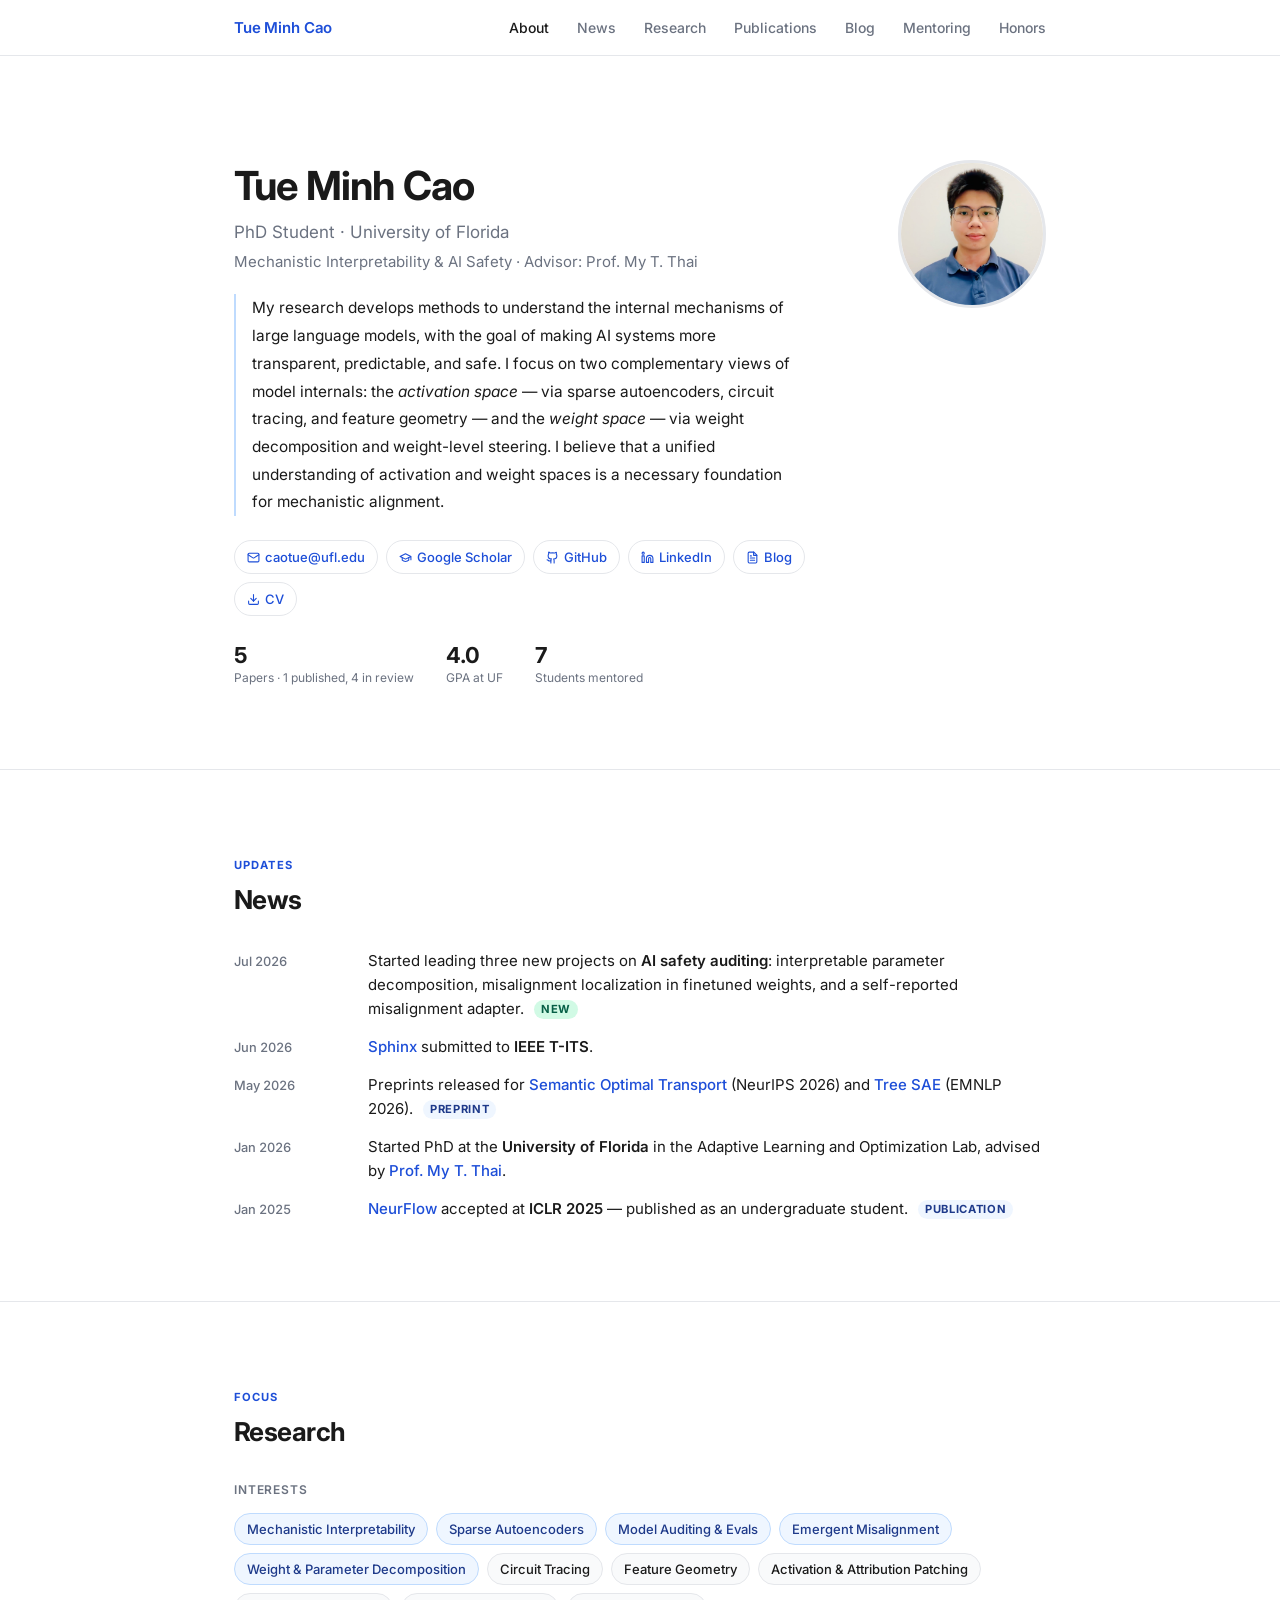
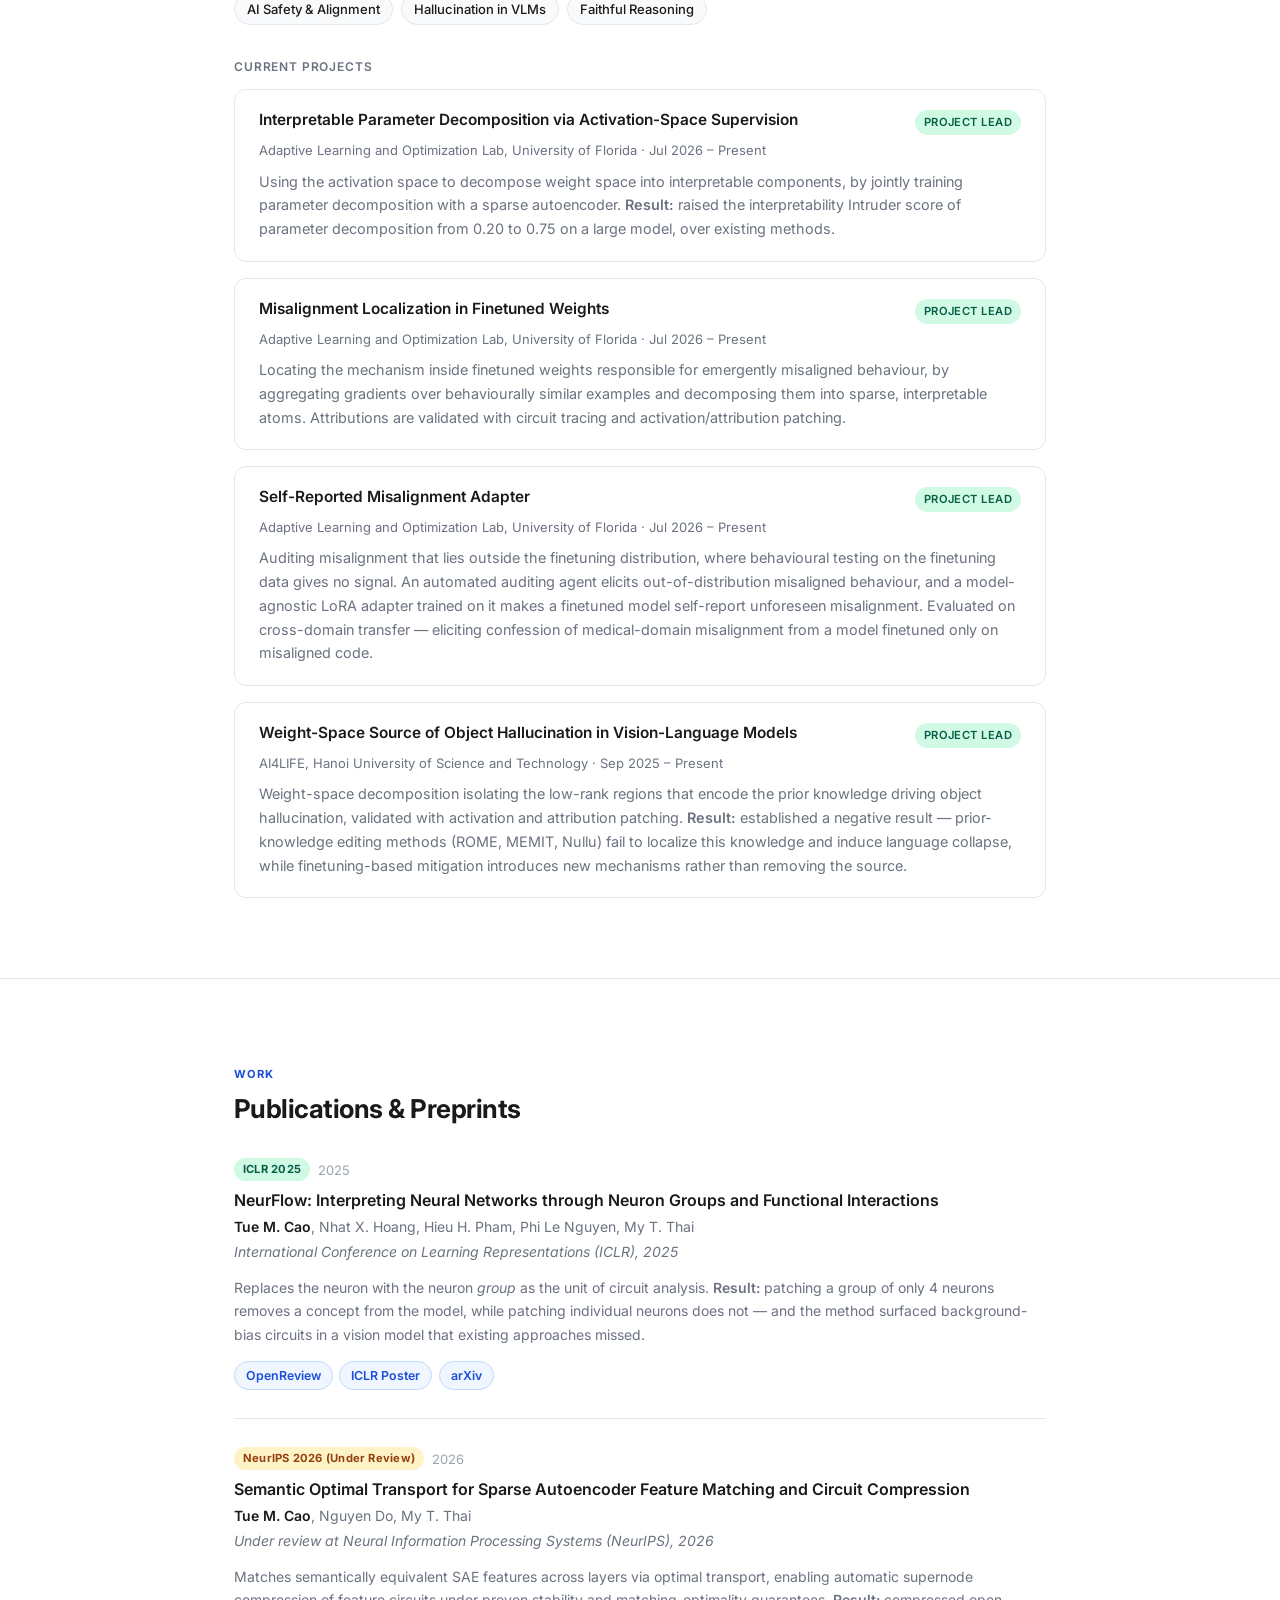
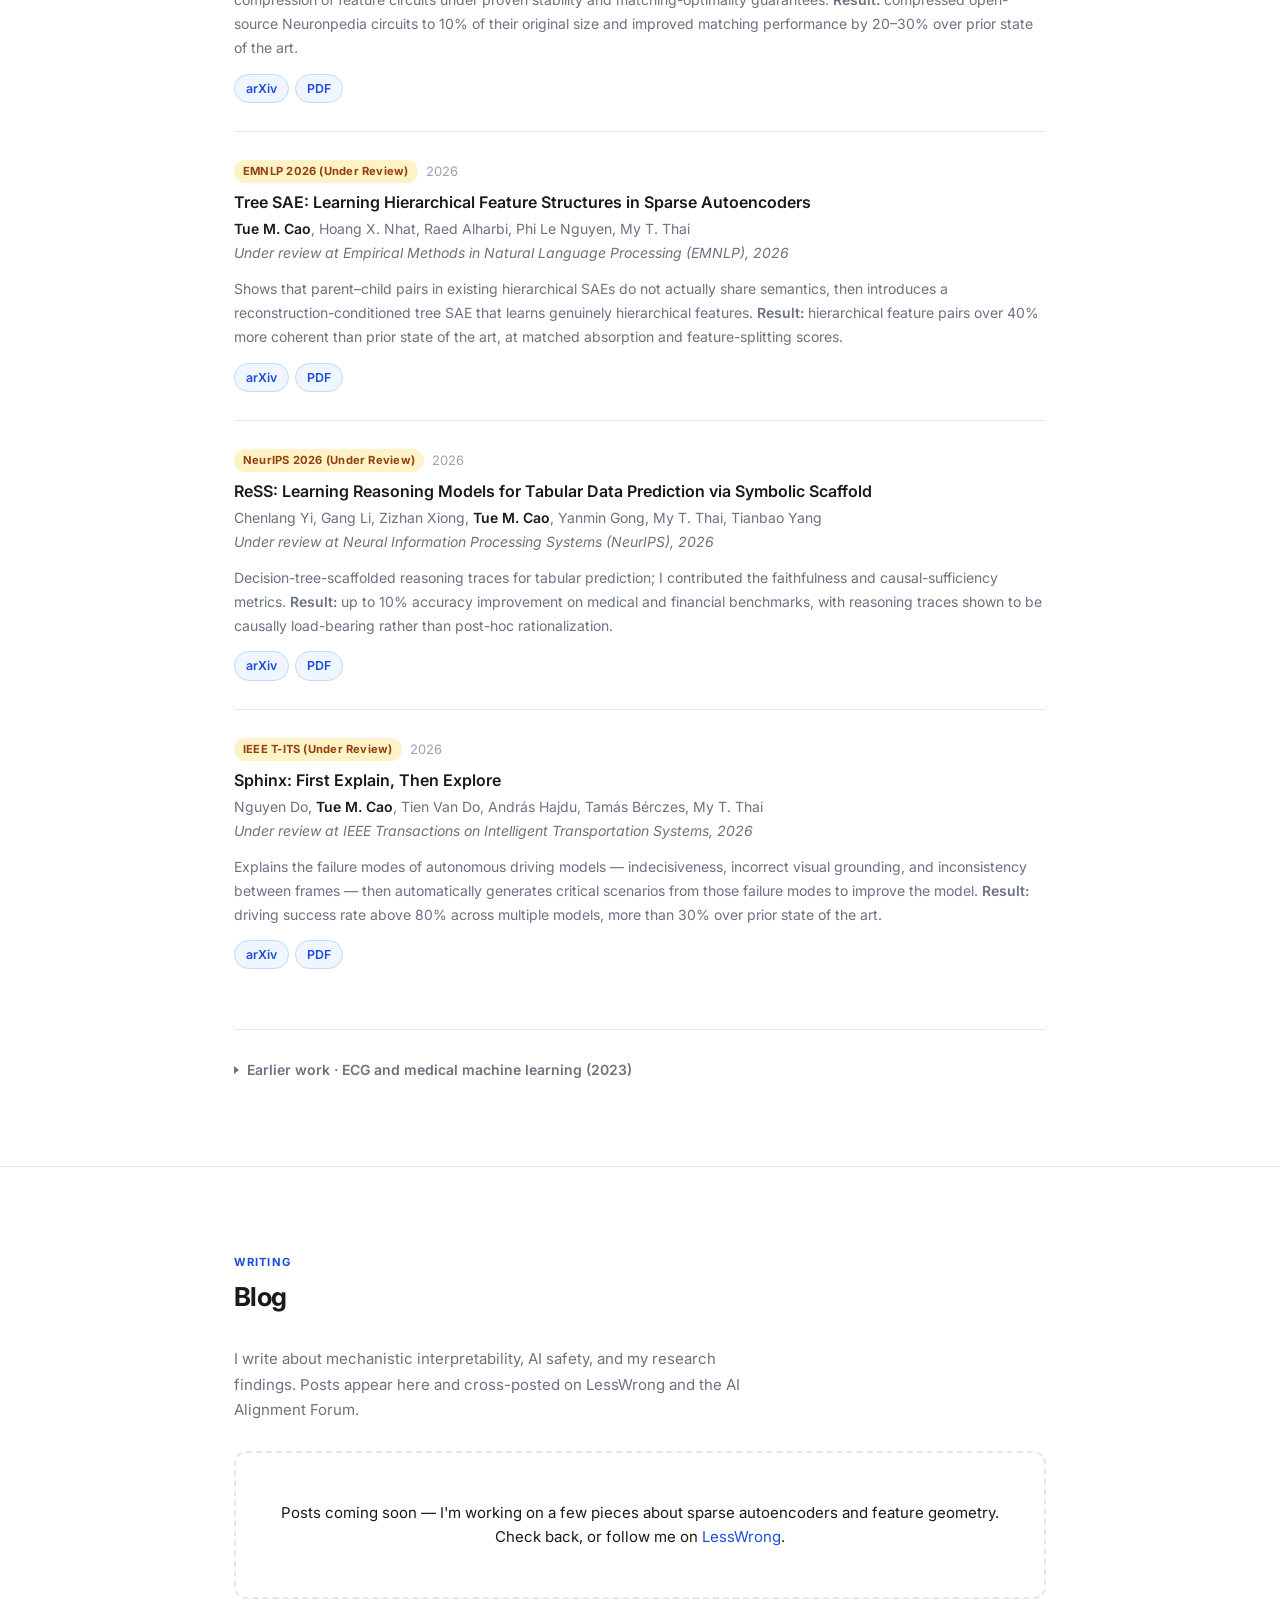
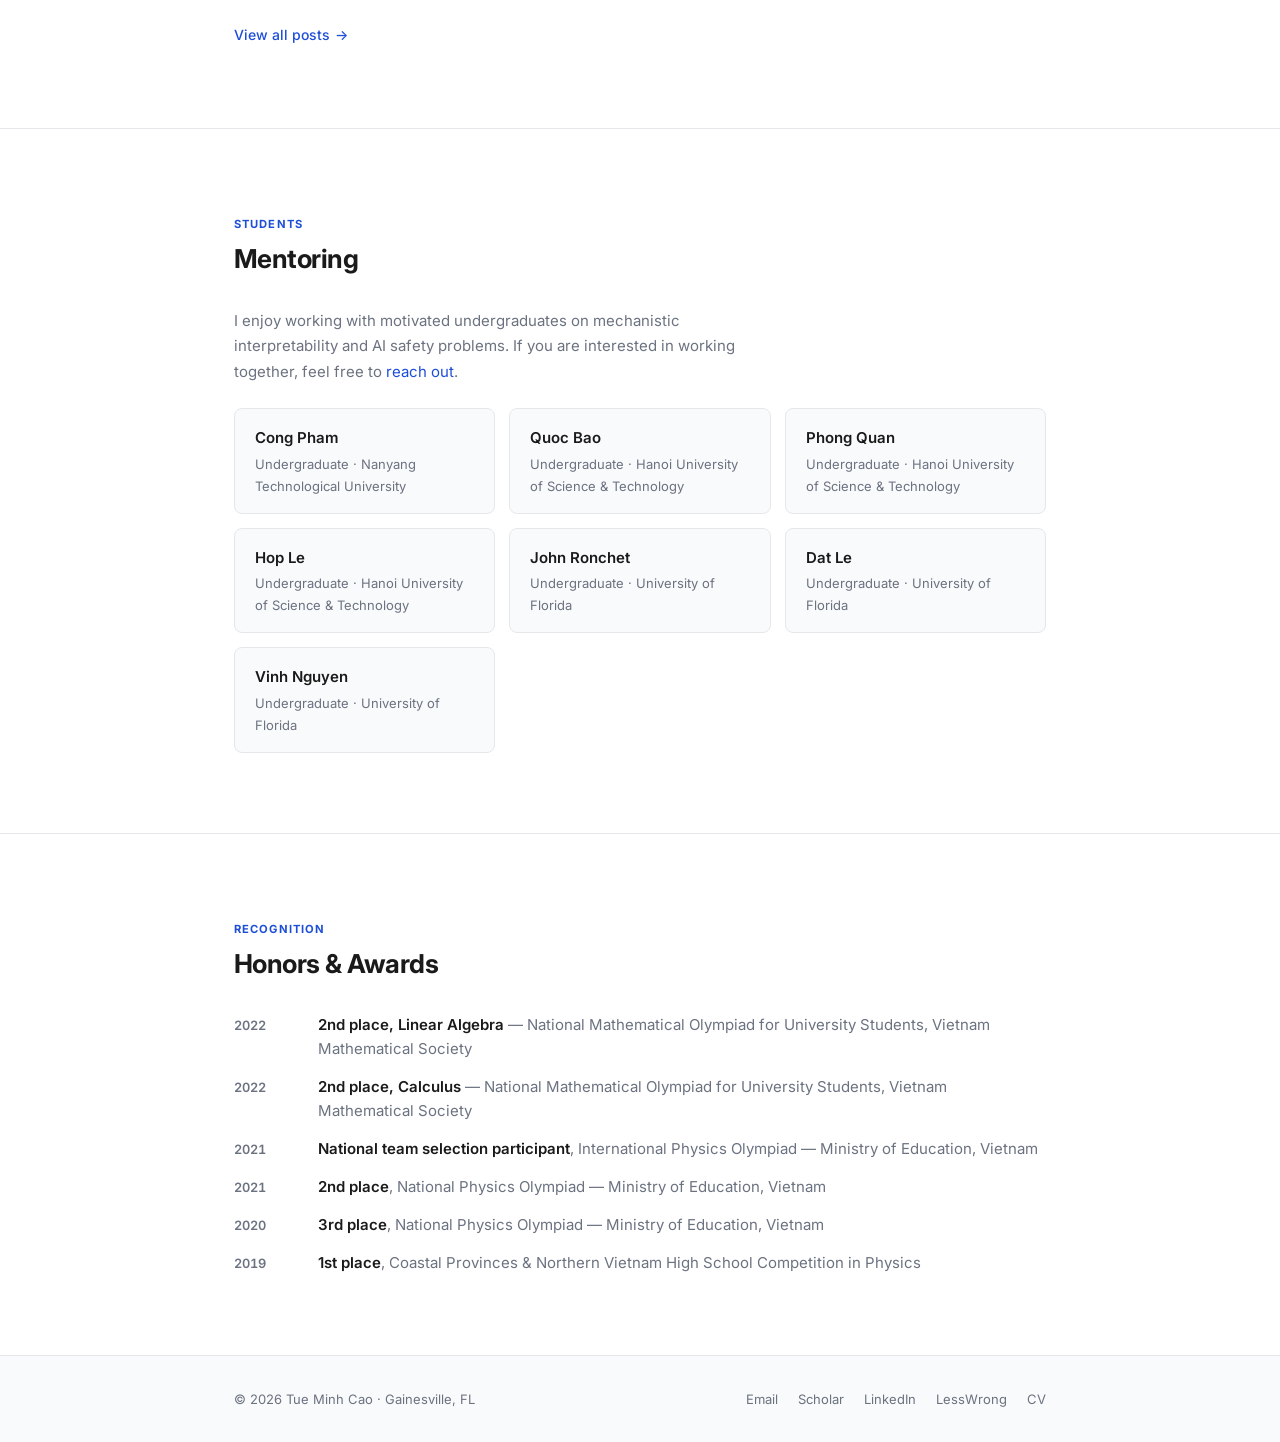
==== commit 1d9d79ed: "Slight change" ====
--- a/index.html
+++ b/index.html
@@ -156,8 +156,7 @@
         <span class="news-date">Jun 2026</span>
         <span class="news-text">
           <a href="https://arxiv.org/abs/2606.17482" target="_blank" rel="noopener">Sphinx</a>
-          submitted to <strong>IEEE T-ITS</strong> — bringing the total to four papers under review
-          across NeurIPS, EMNLP, and T-ITS.
+          submitted to <strong>IEEE T-ITS</strong>.
         </span>
       </div>
       <div class="news-item">
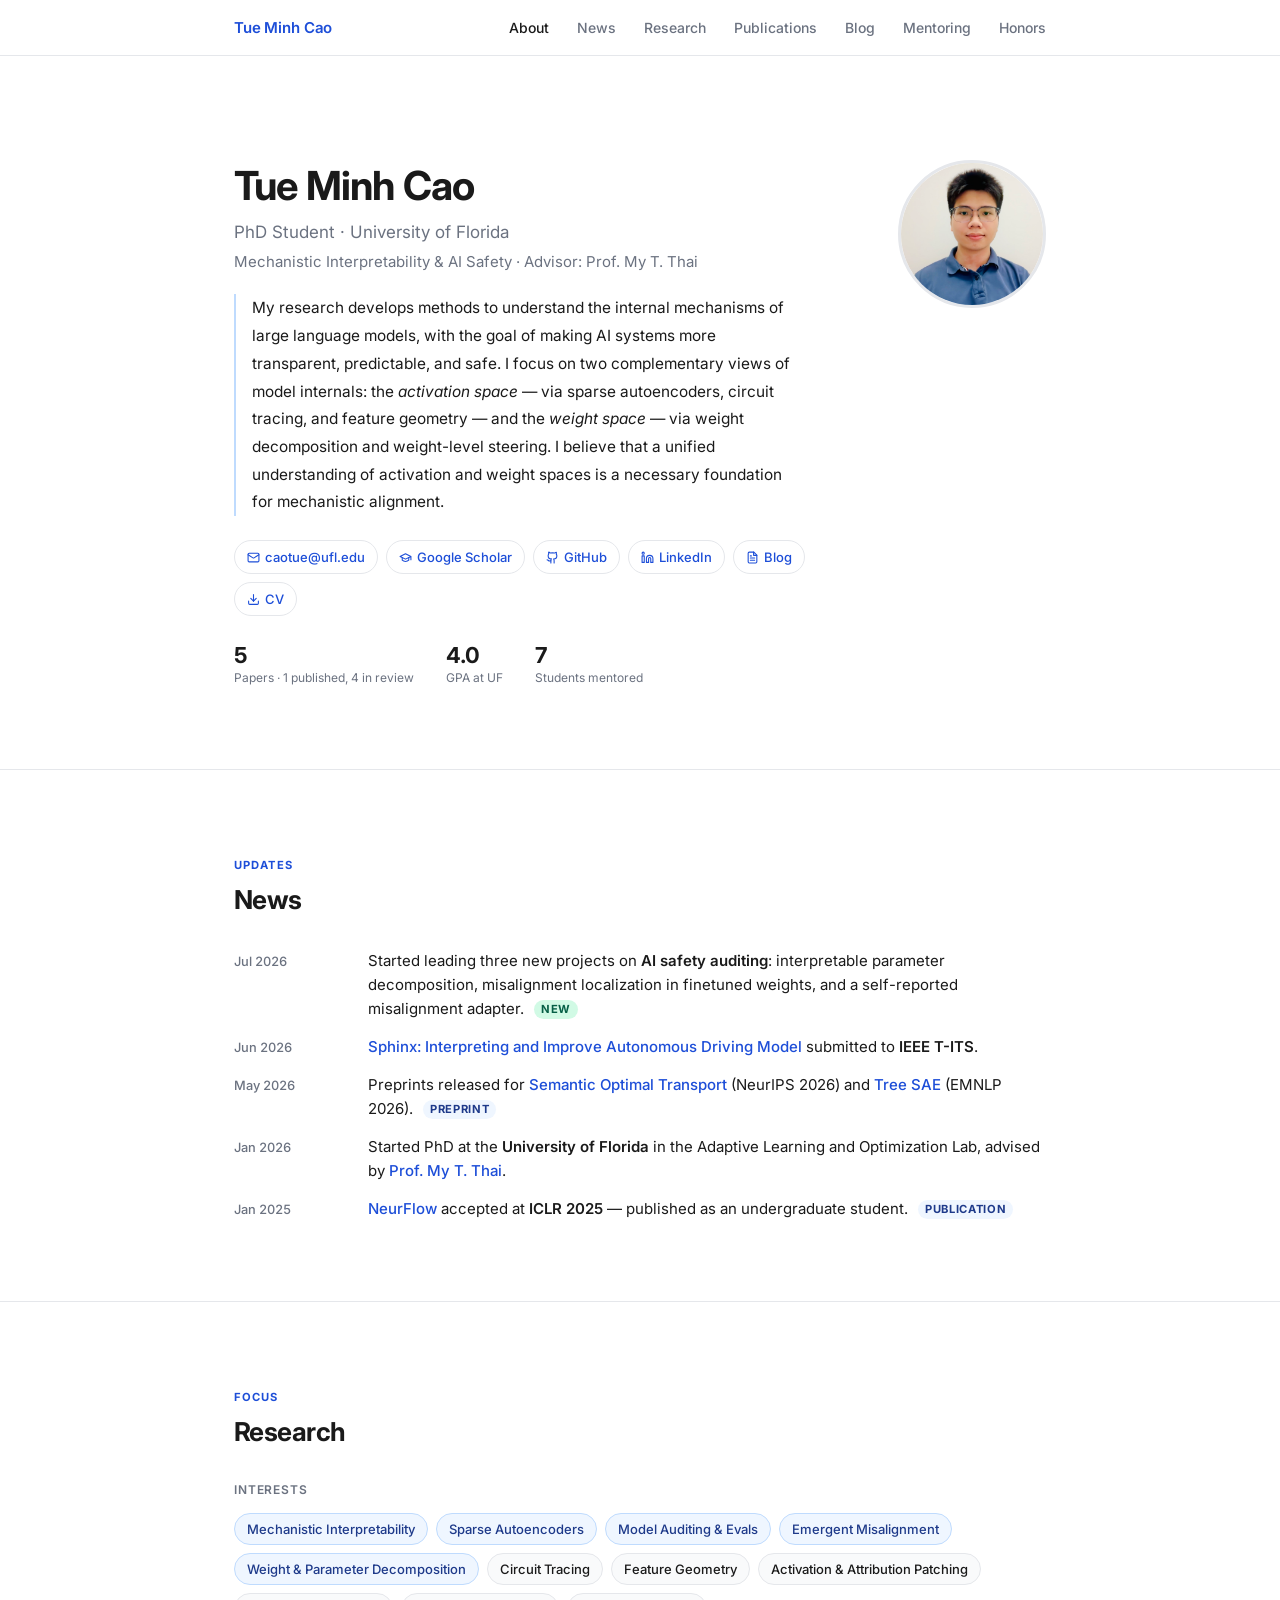
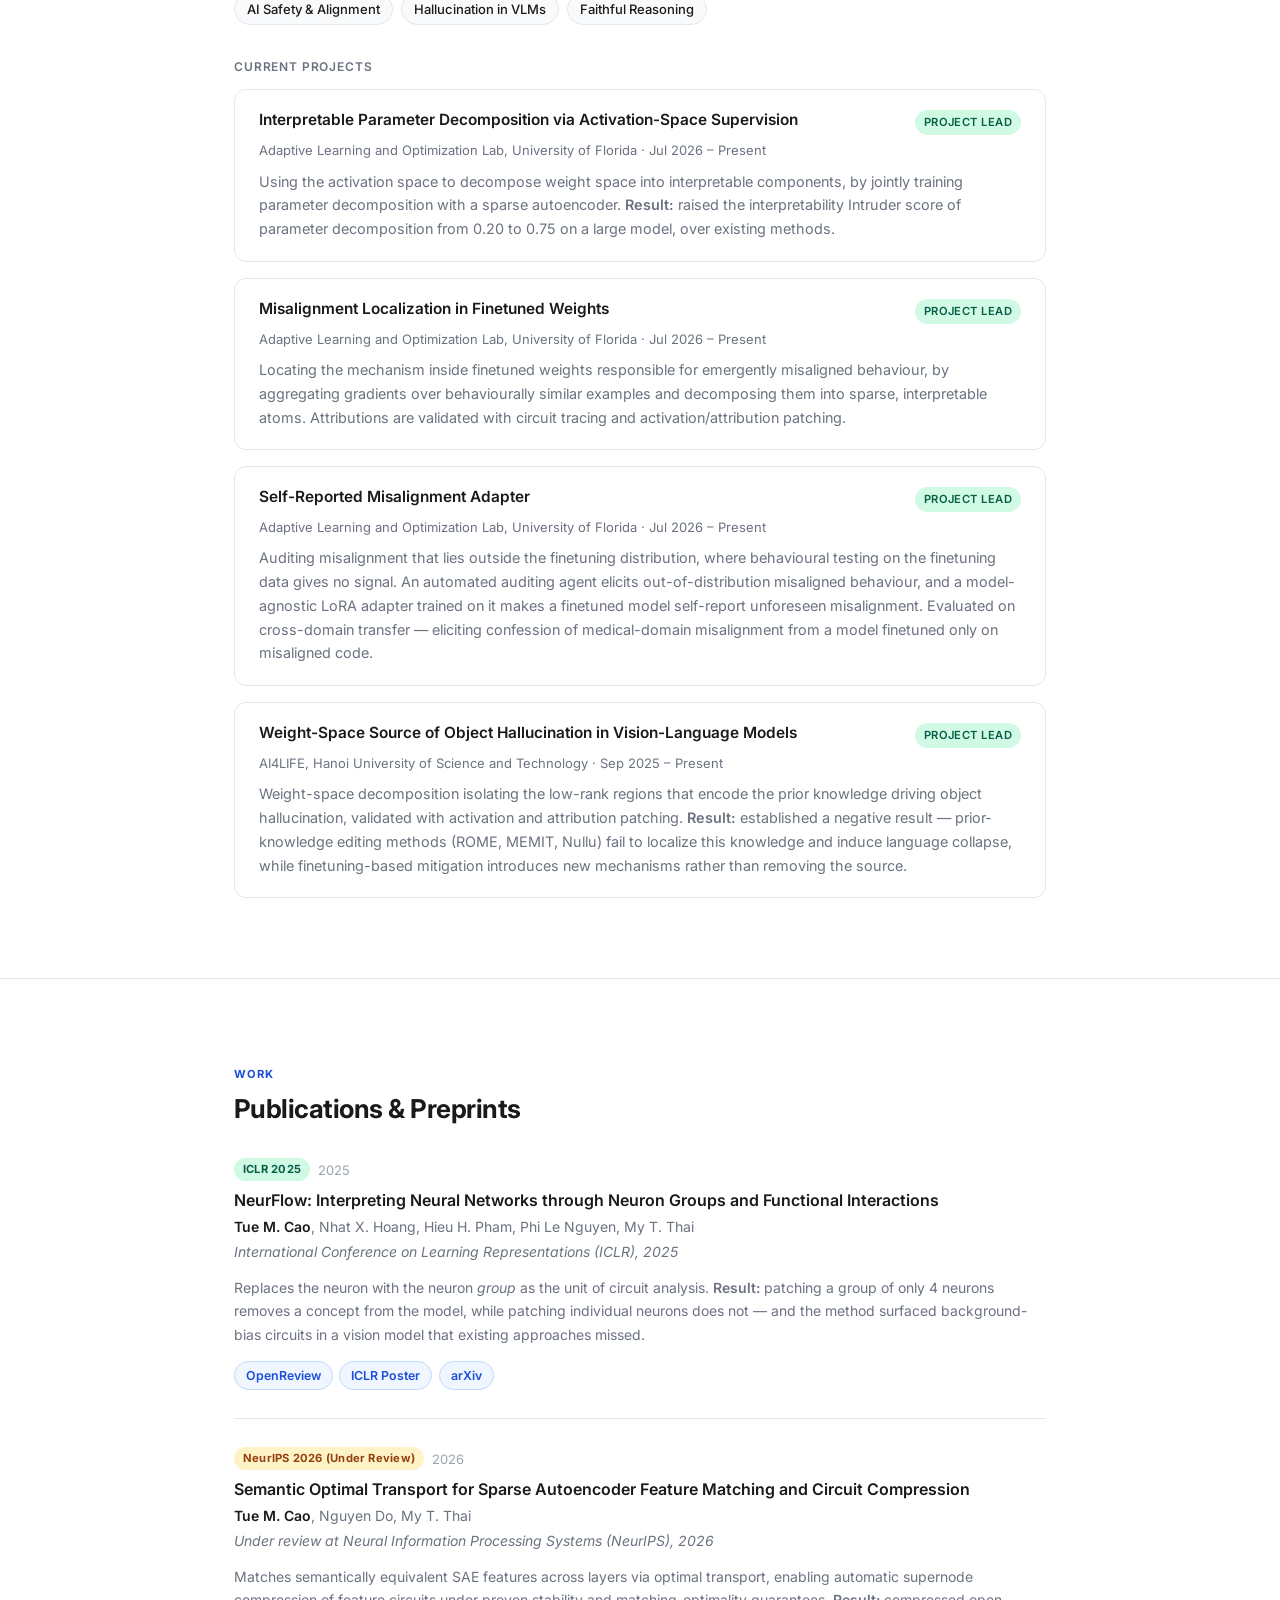
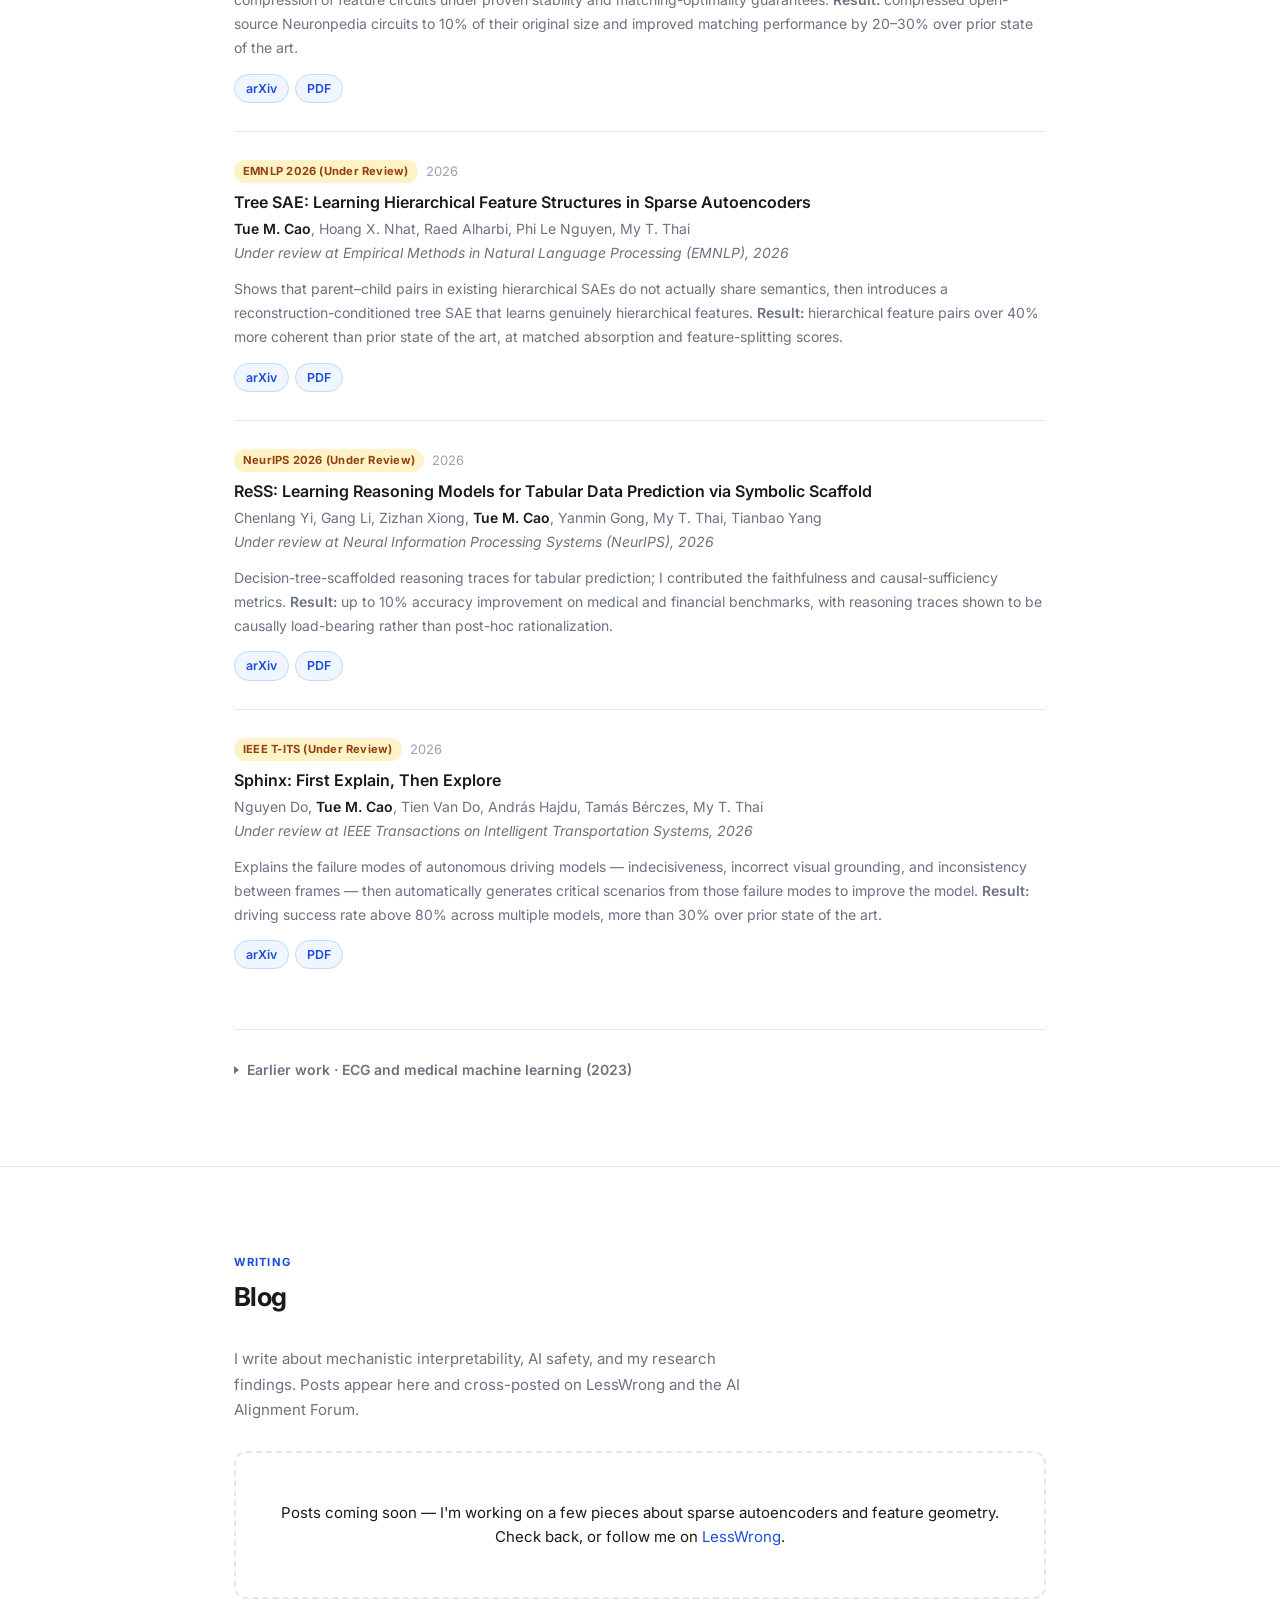
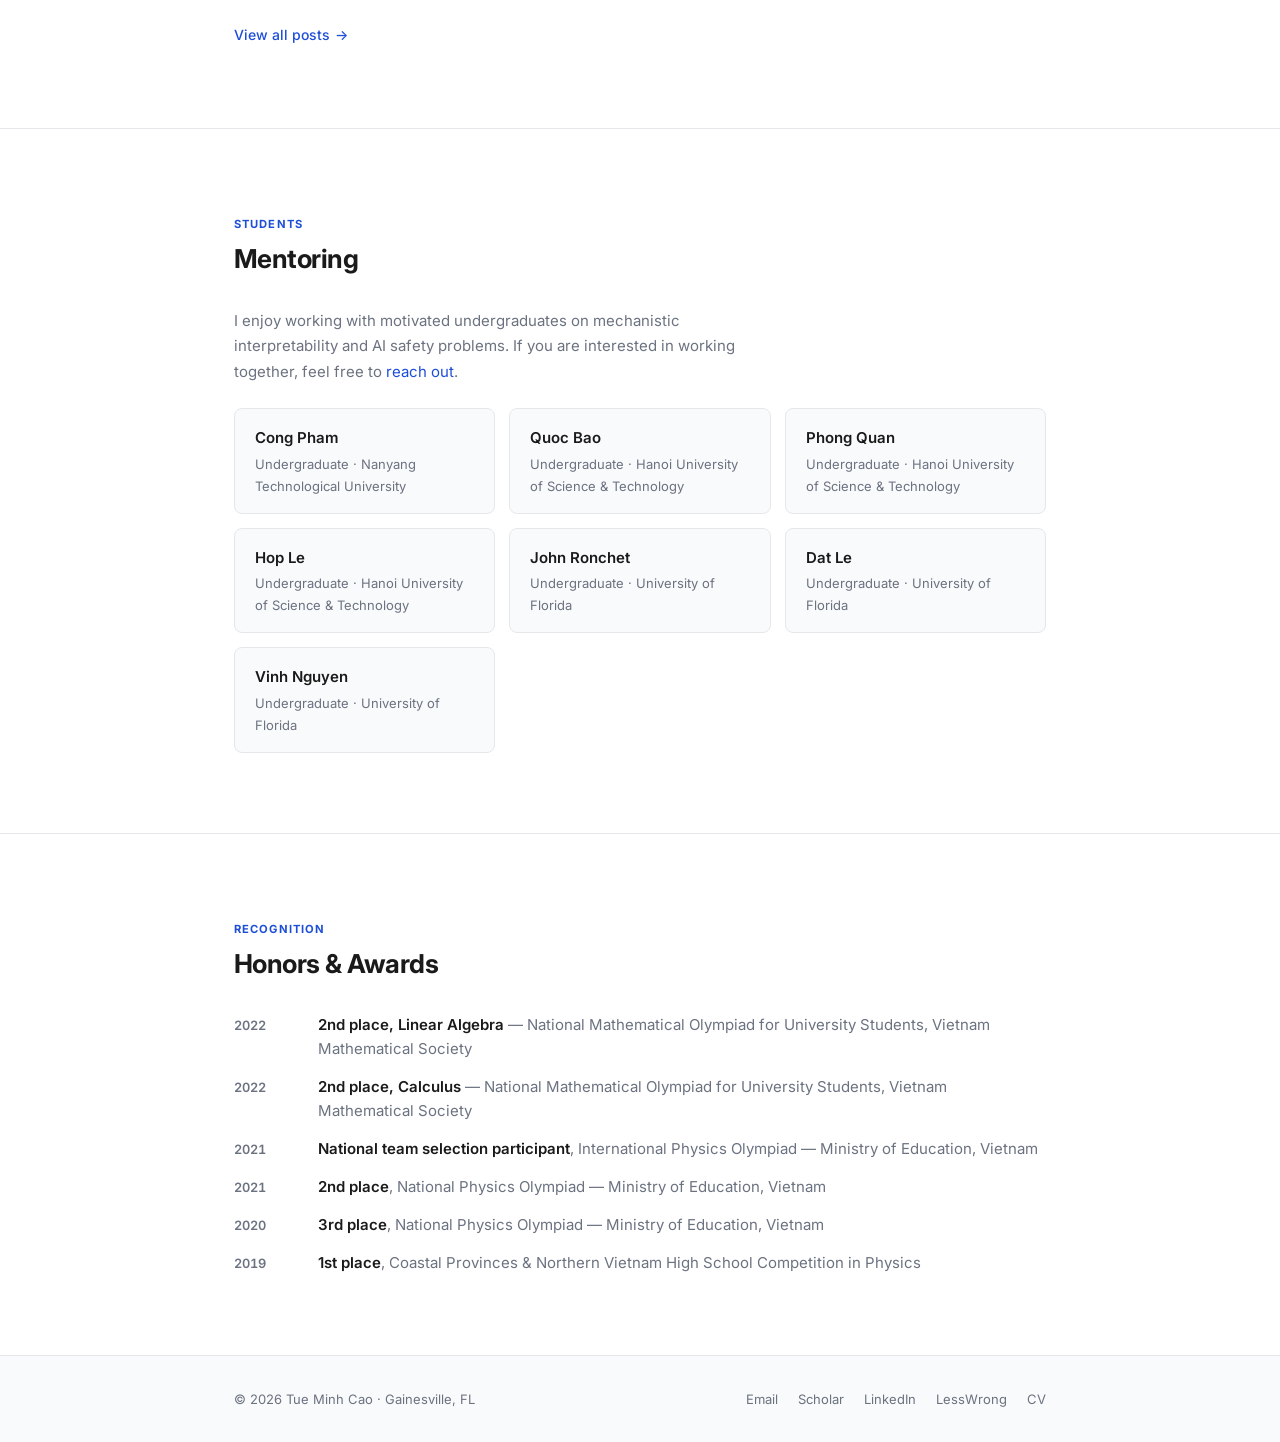
==== commit 3e9dac38: "sphinx fix in cv and in news" ====
--- a/index.html
+++ b/index.html
@@ -155,7 +155,7 @@
       <div class="news-item">
         <span class="news-date">Jun 2026</span>
         <span class="news-text">
-          <a href="https://arxiv.org/abs/2606.17482" target="_blank" rel="noopener">Sphinx</a>
+          <a href="https://arxiv.org/abs/2606.17482" target="_blank" rel="noopener">Sphinx: Interpreting and Improve Autonomous Driving Model</a>
           submitted to <strong>IEEE T-ITS</strong>.
         </span>
       </div>
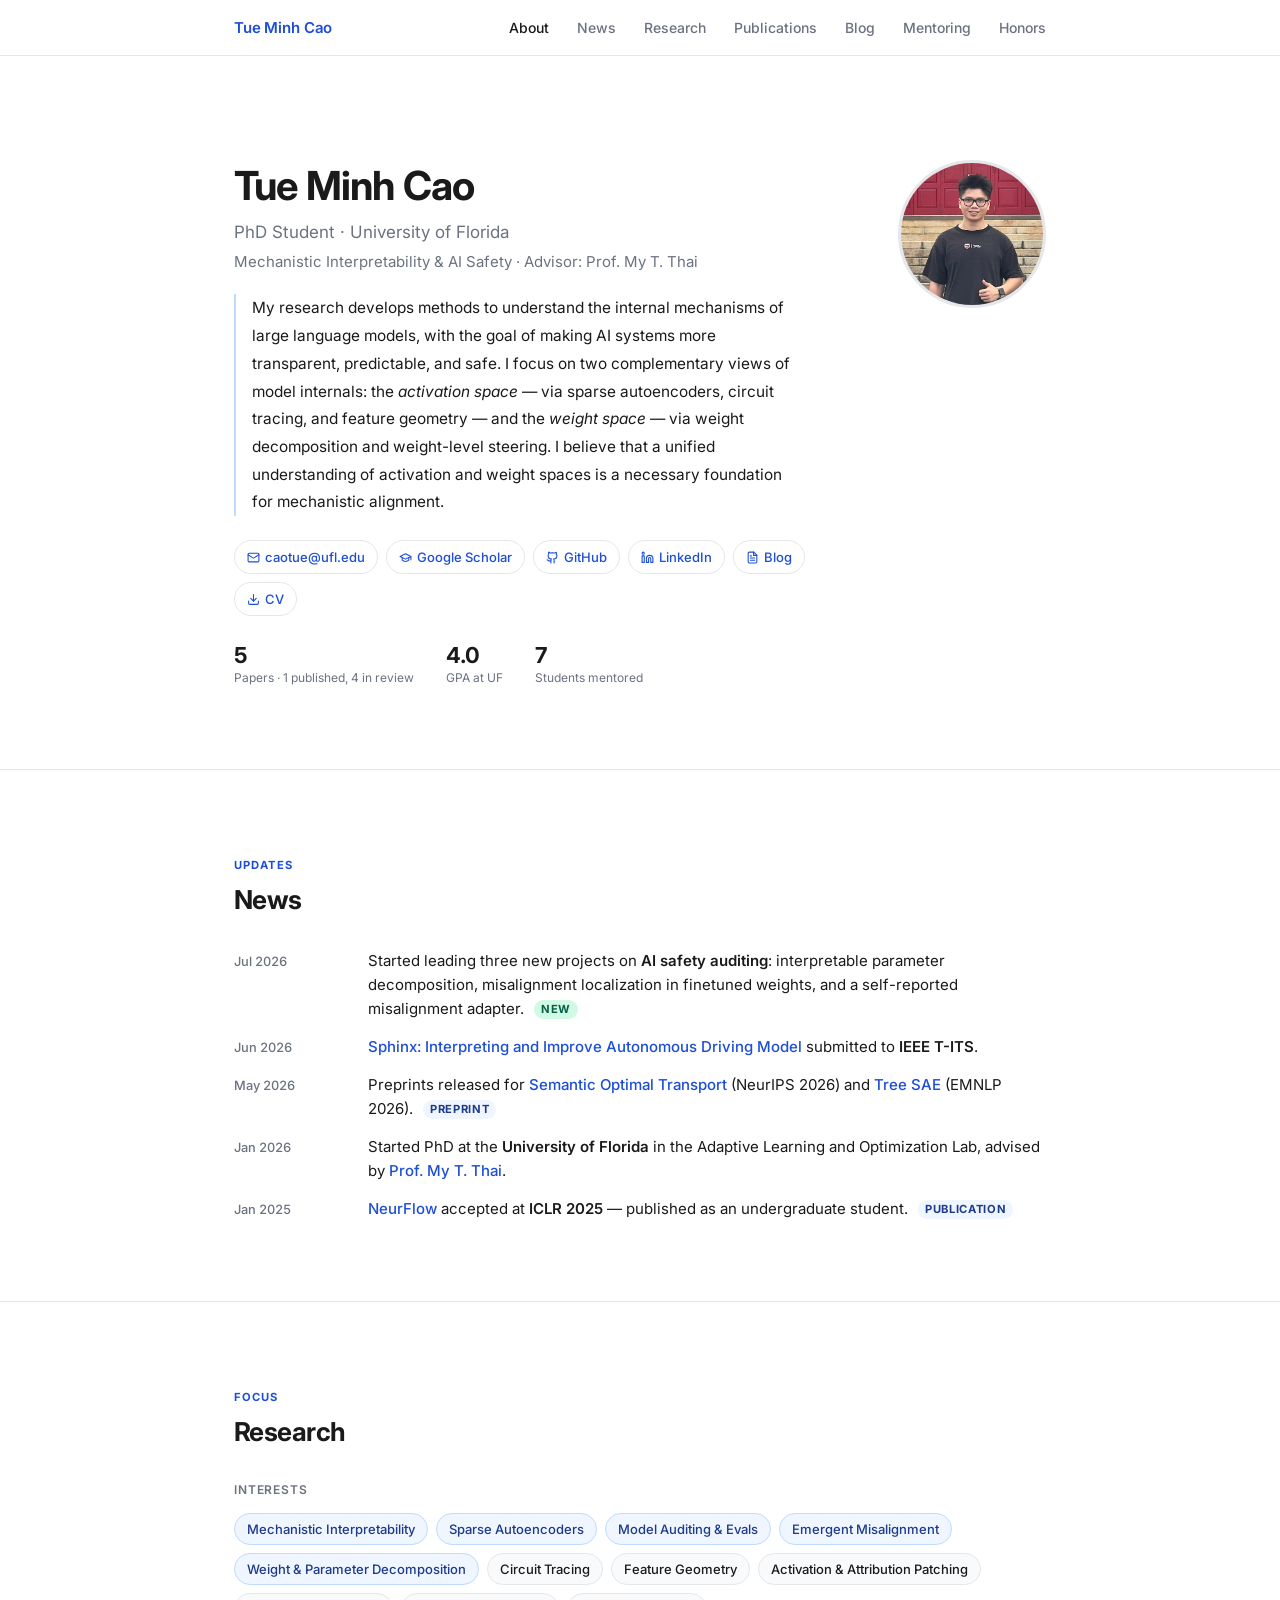
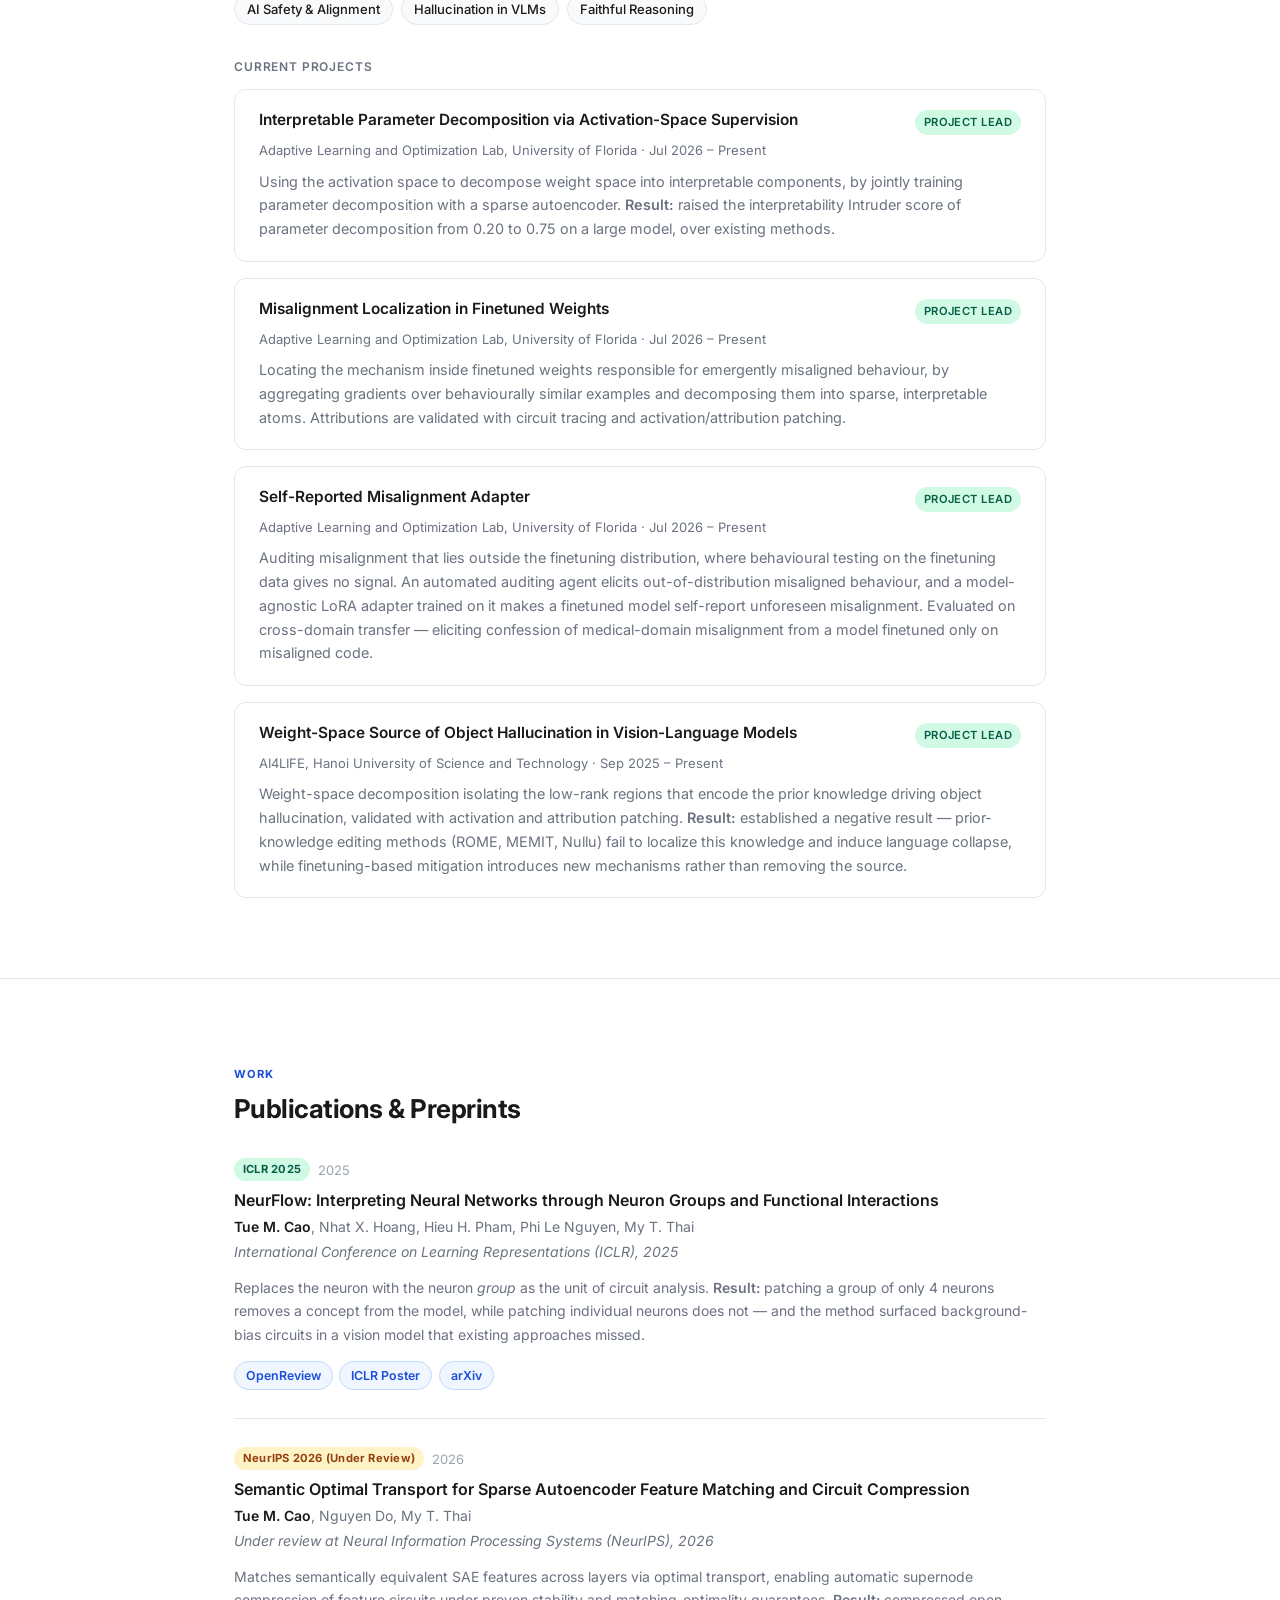
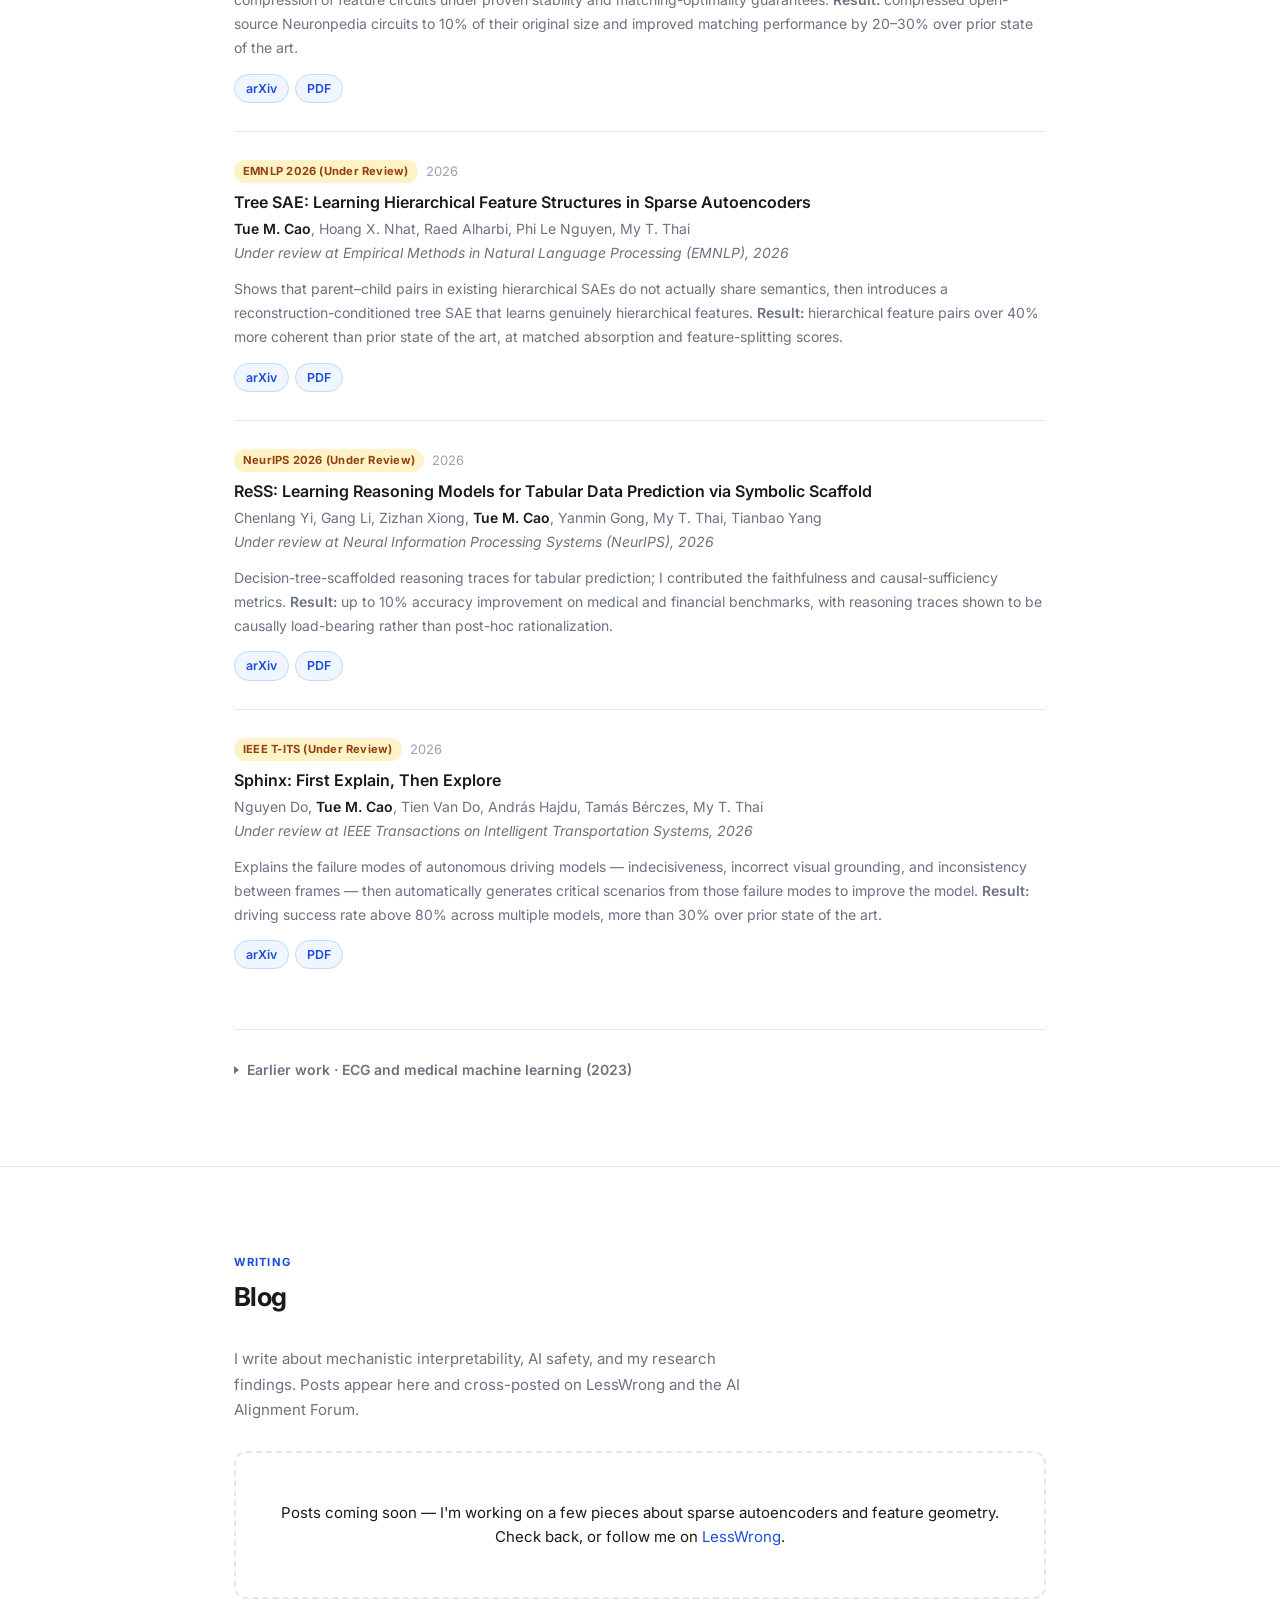
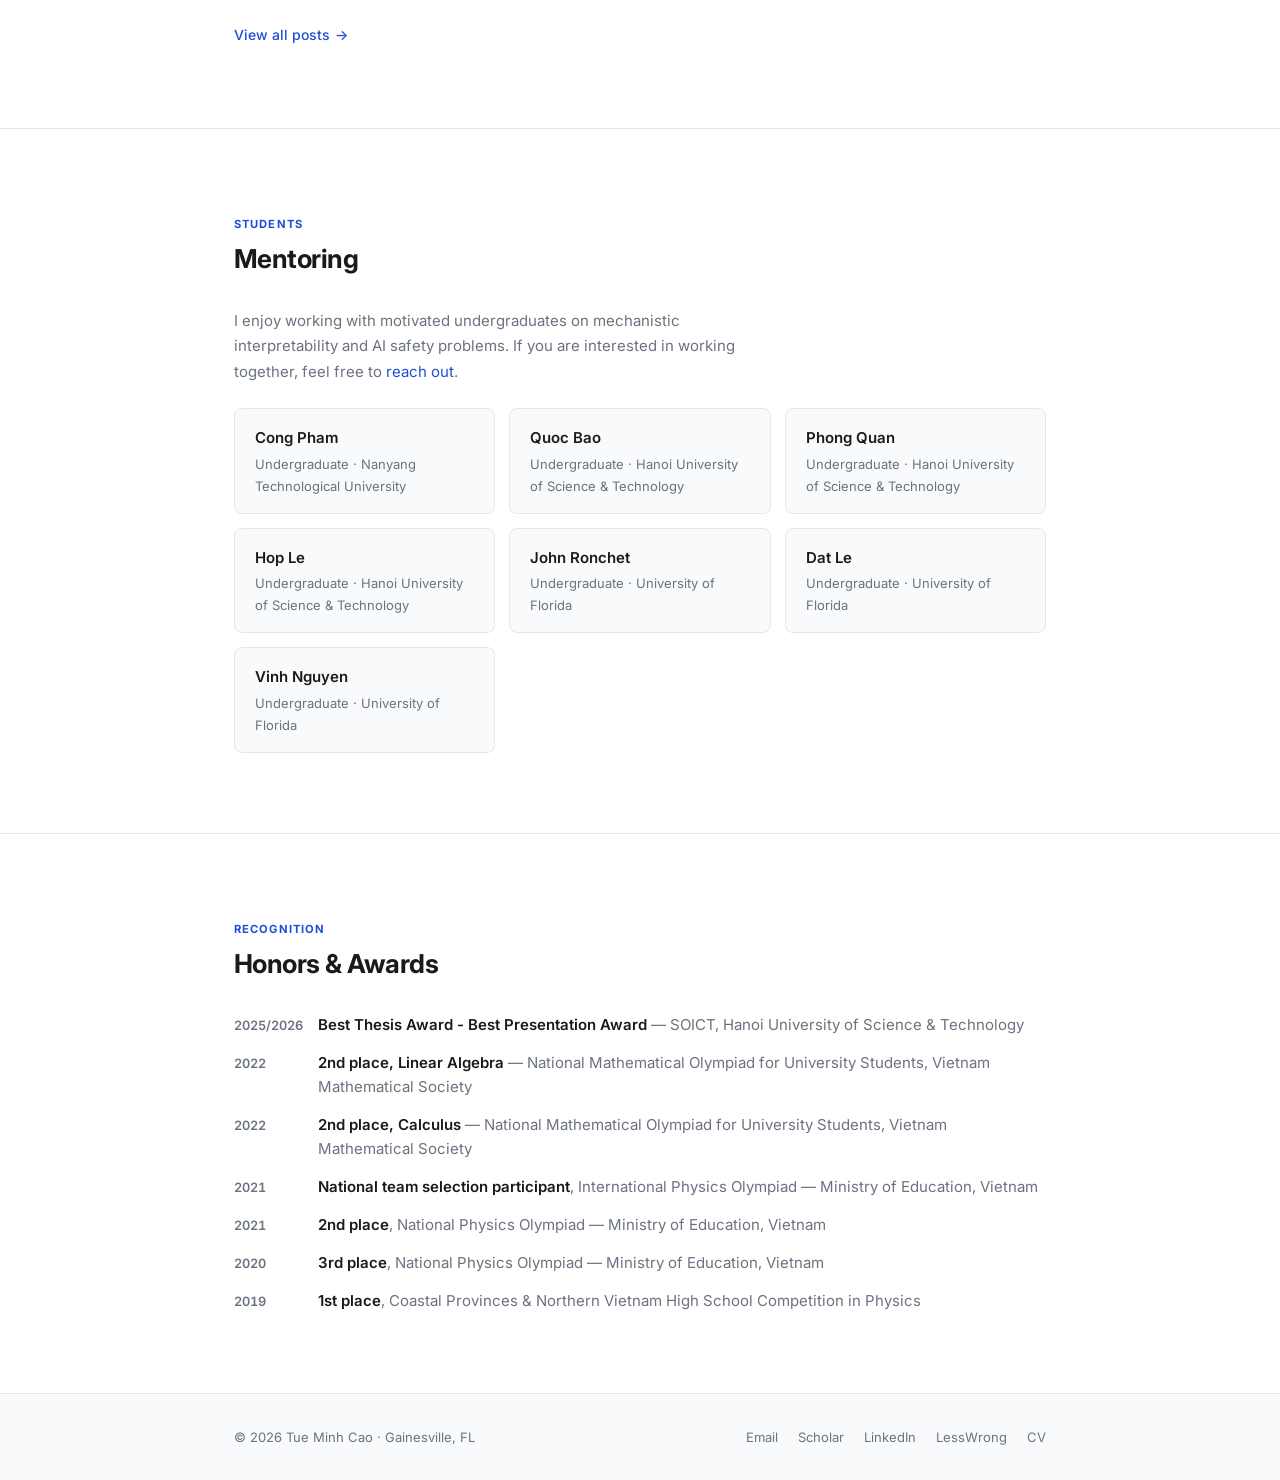
==== commit 6334df6b: "update award" ====
--- a/index.html
+++ b/index.html
@@ -538,6 +538,12 @@
 
     <div class="awards-list">
       <div class="award-item">
+        <span class="award-year">2025/2026</span>
+        <span class="award-text">
+          <strong>Best Thesis Award - Best Presentation Award</strong> — SOICT, Hanoi University of Science &amp; Technology
+        </span>
+      </div>
+      <div class="award-item">
         <span class="award-year">2022</span>
         <span class="award-text">
           <strong>2nd place, Linear Algebra</strong> — National Mathematical Olympiad for University
